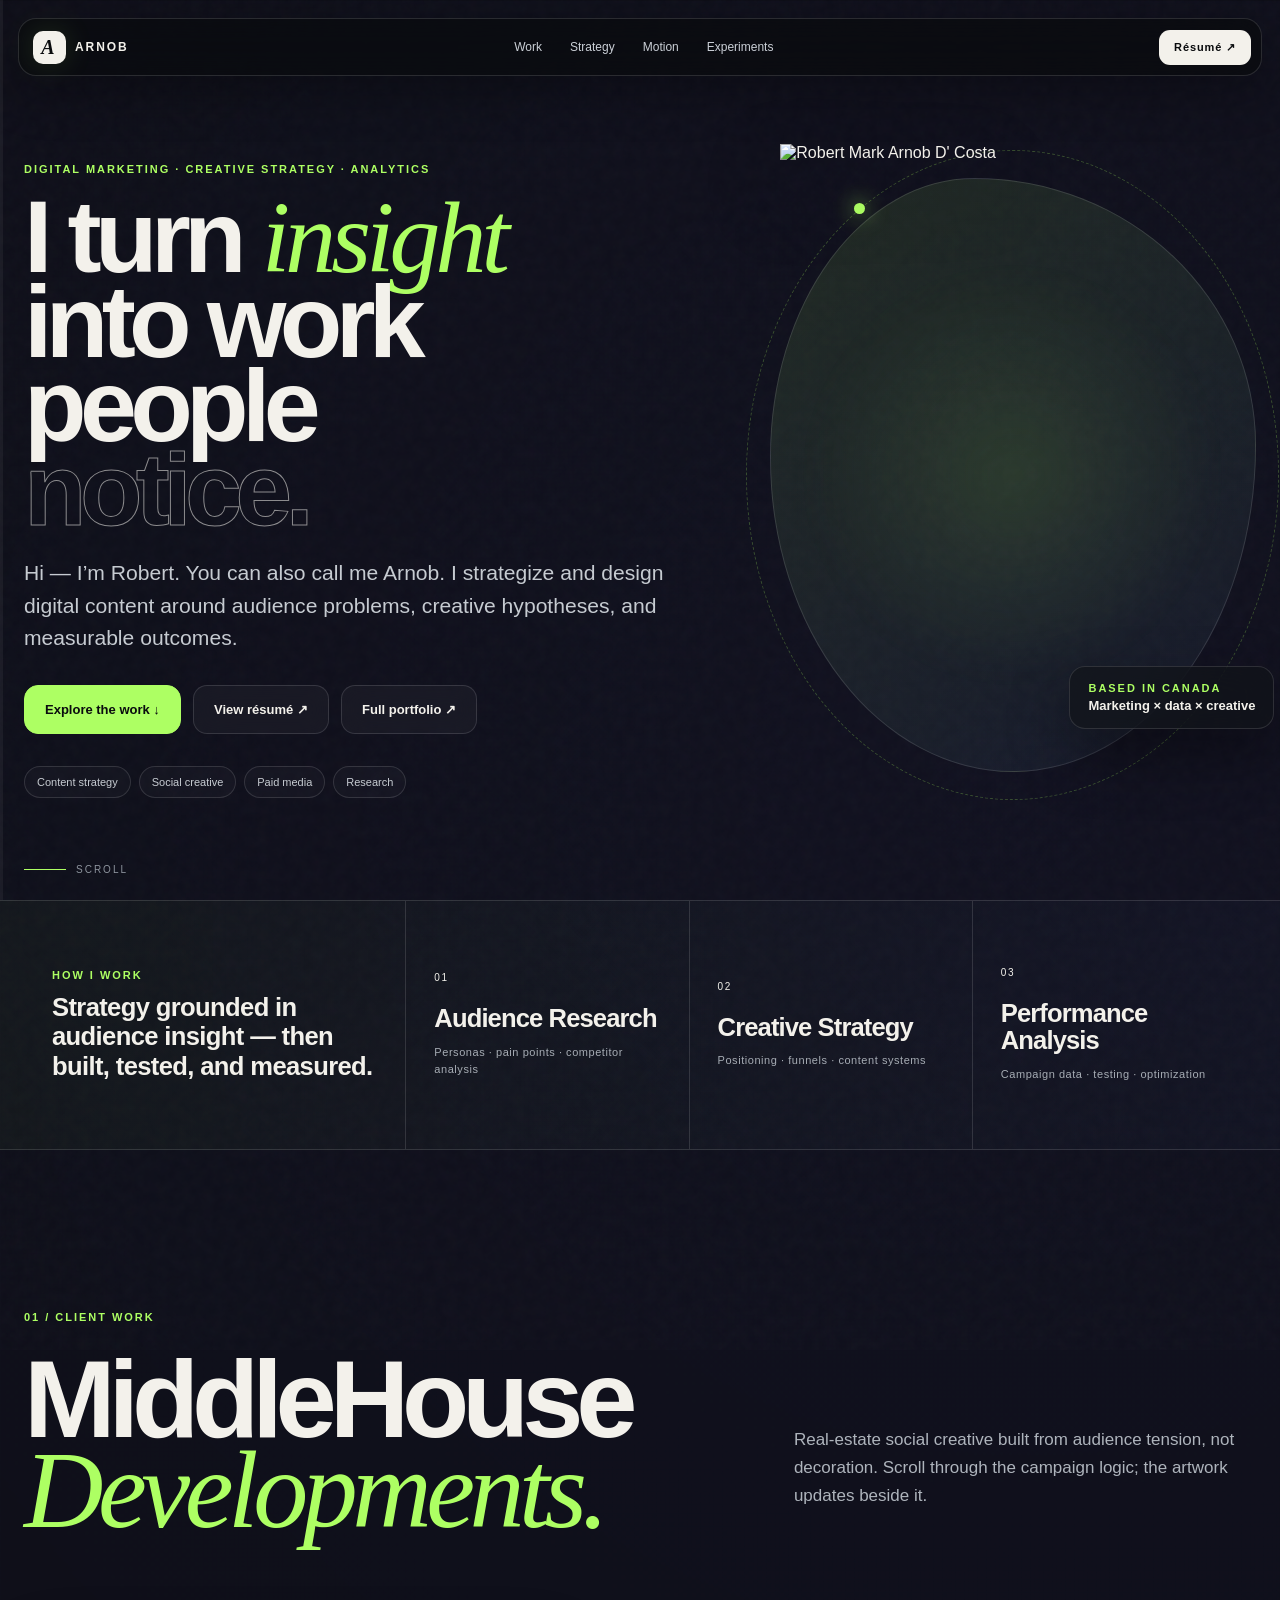
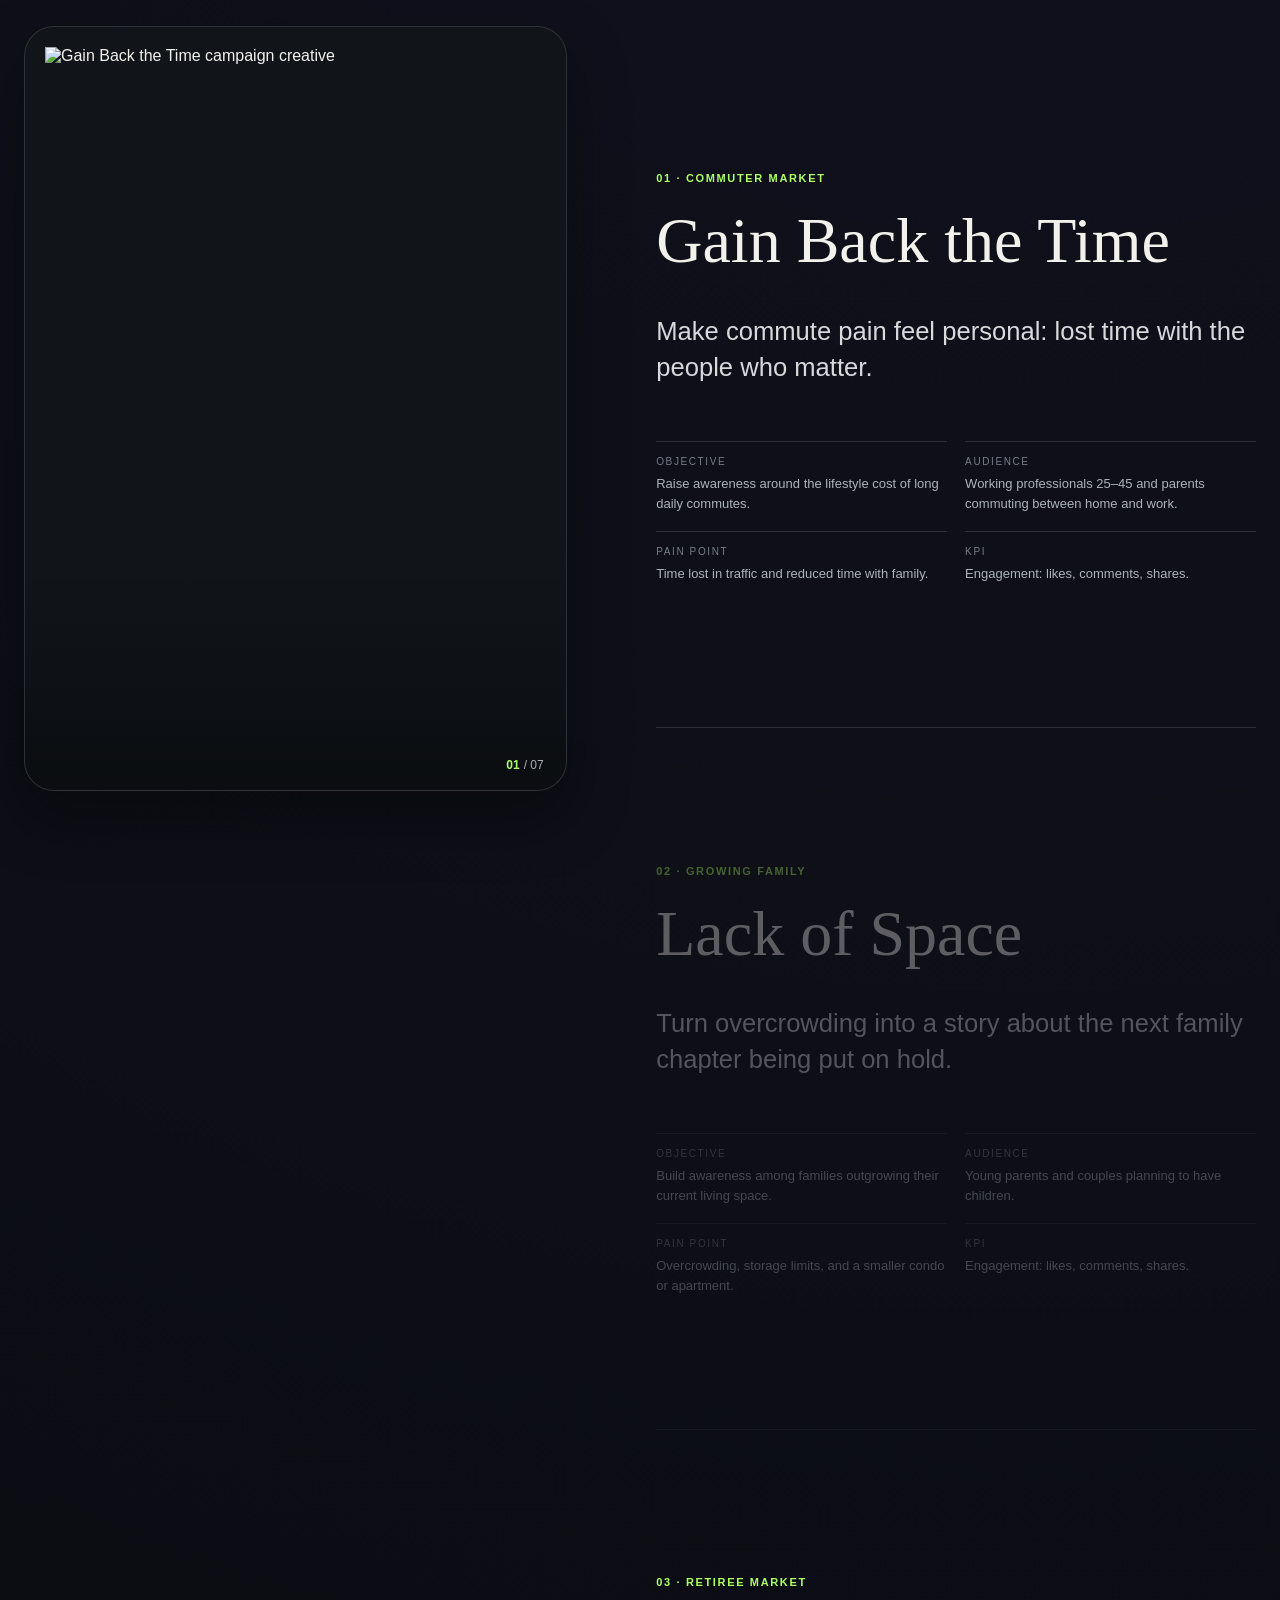
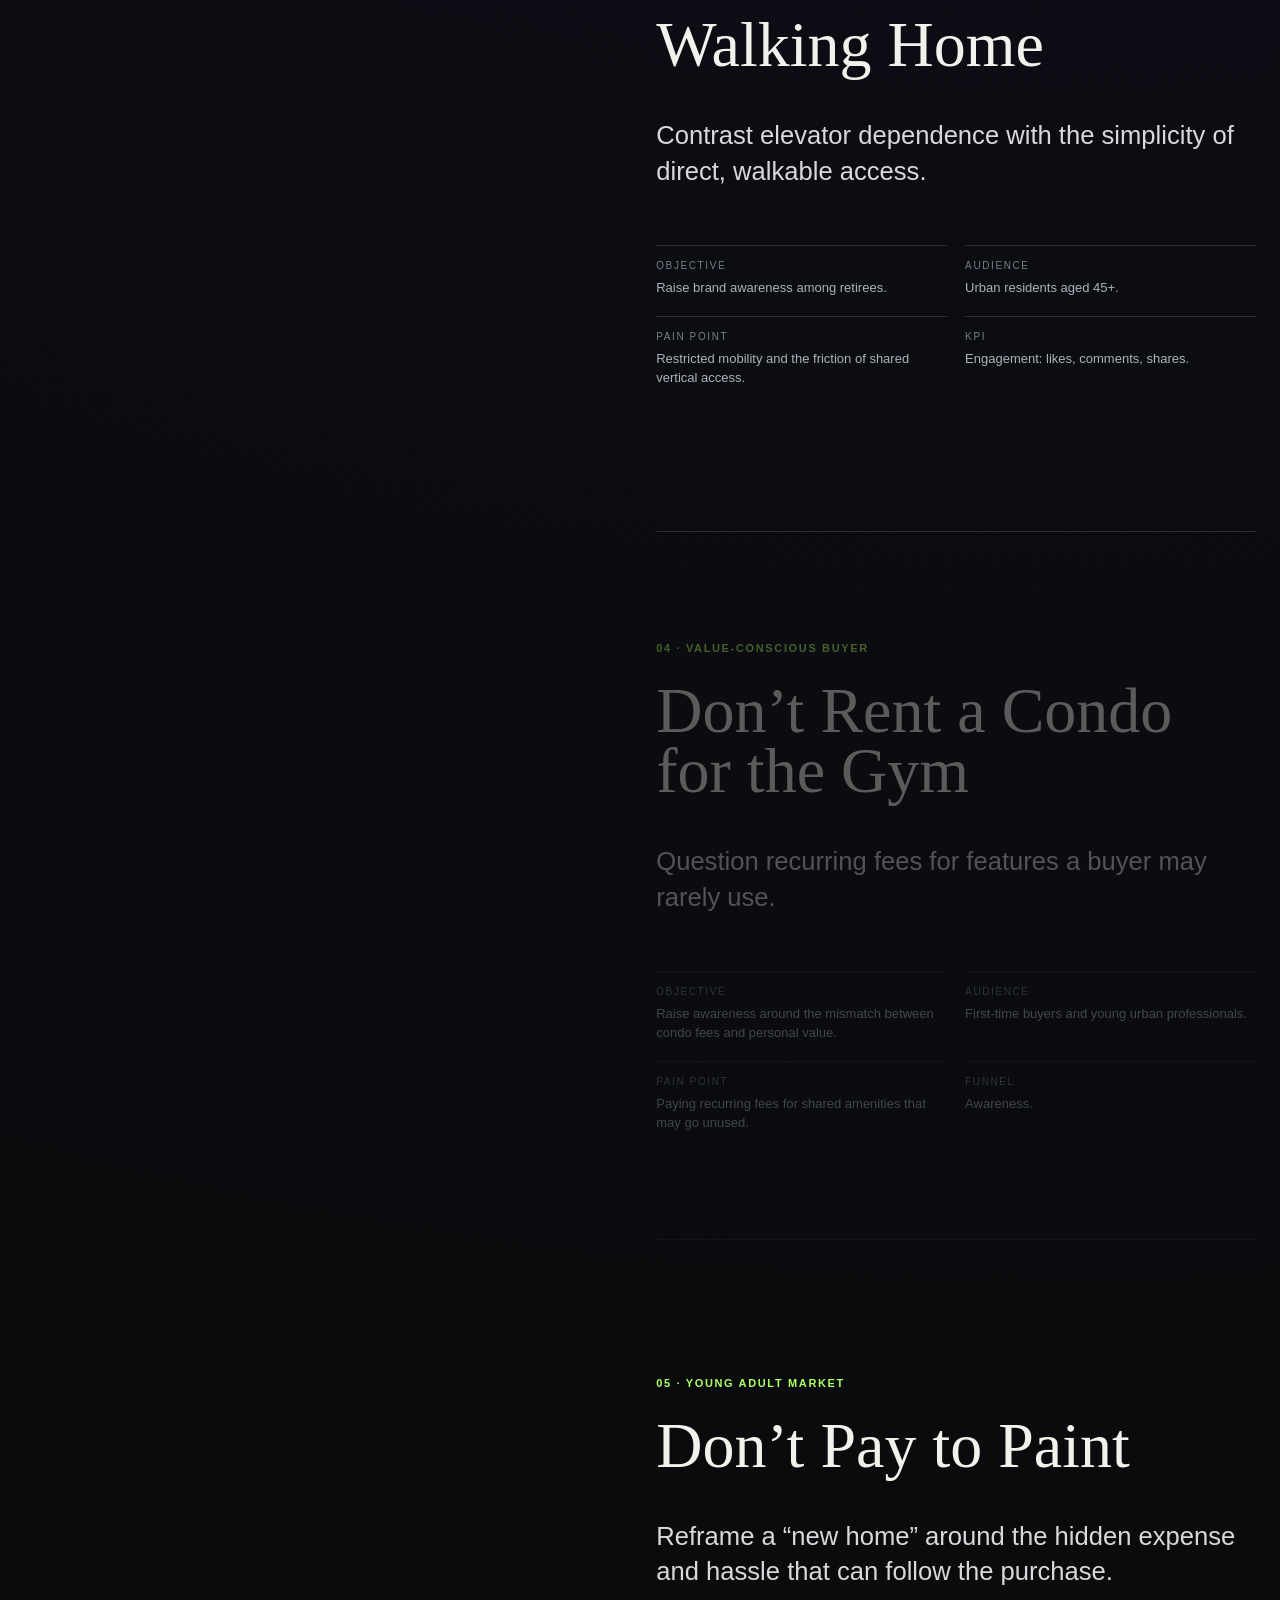
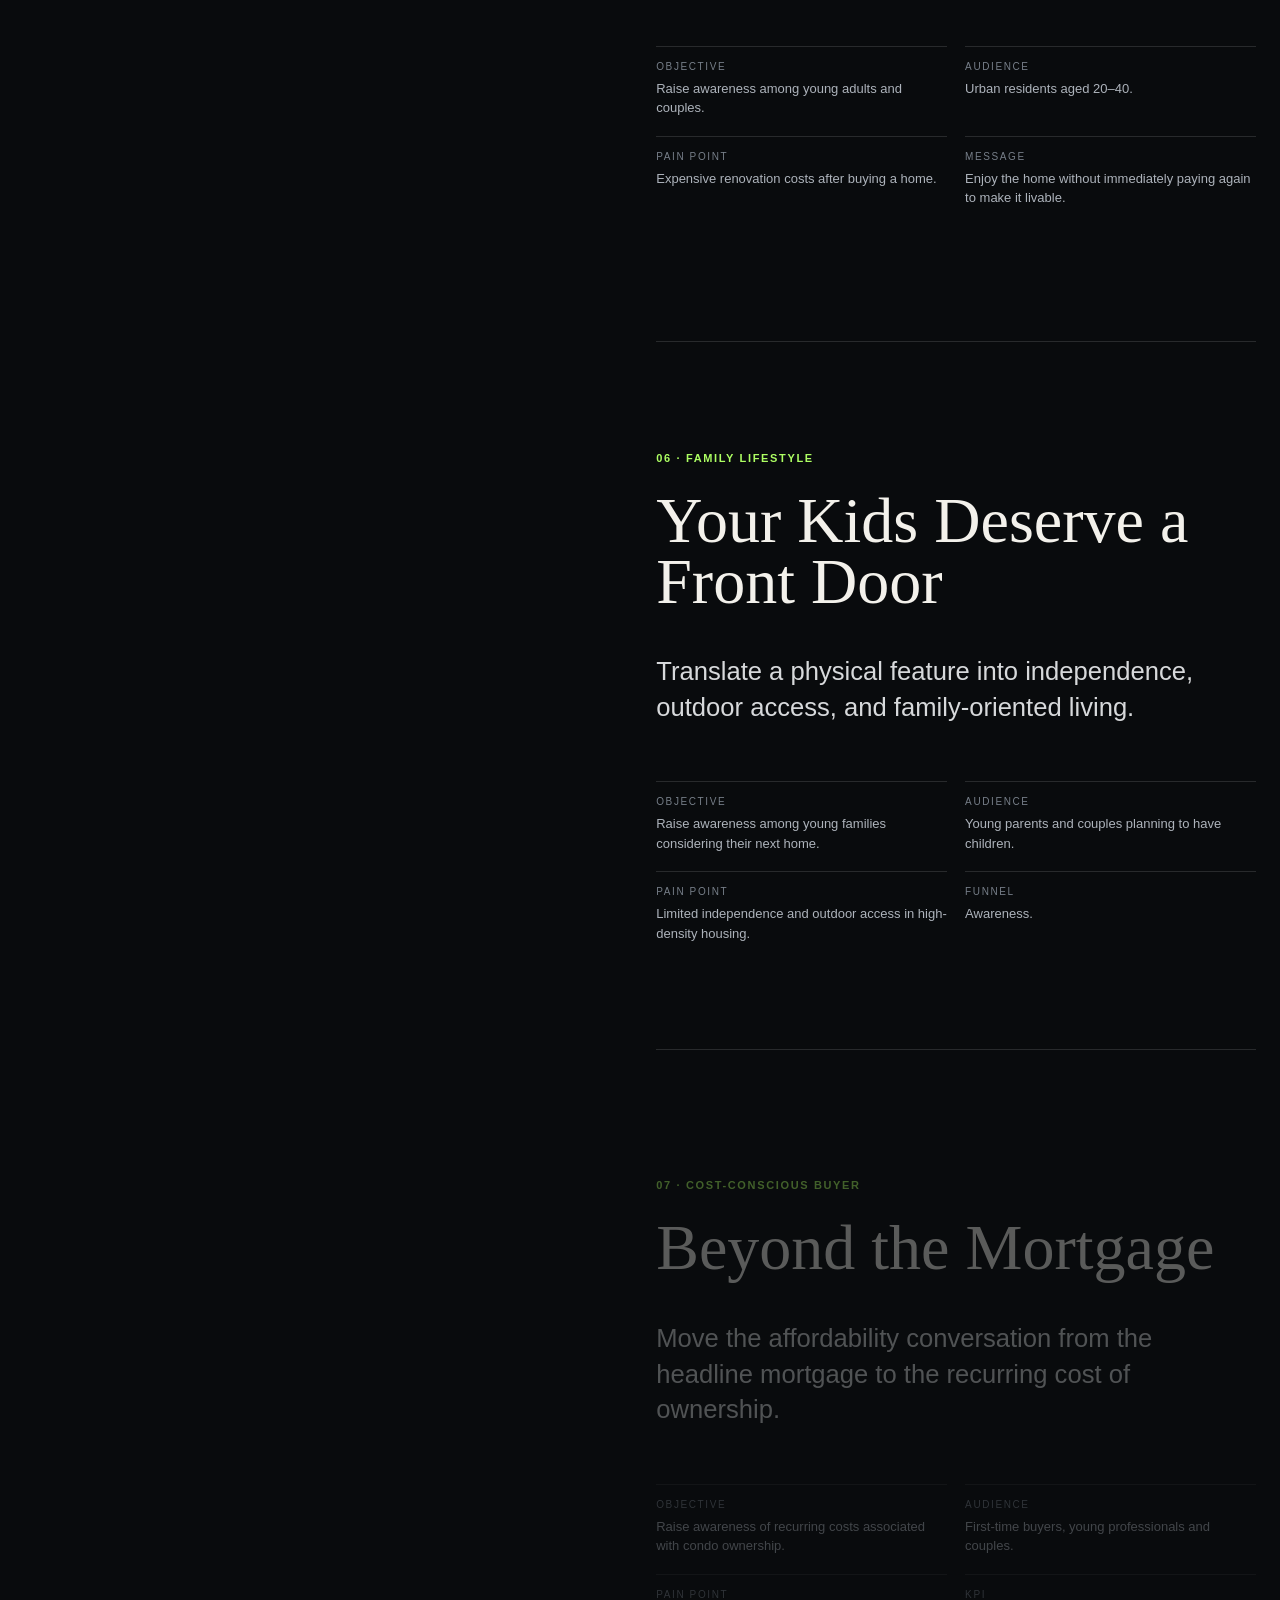
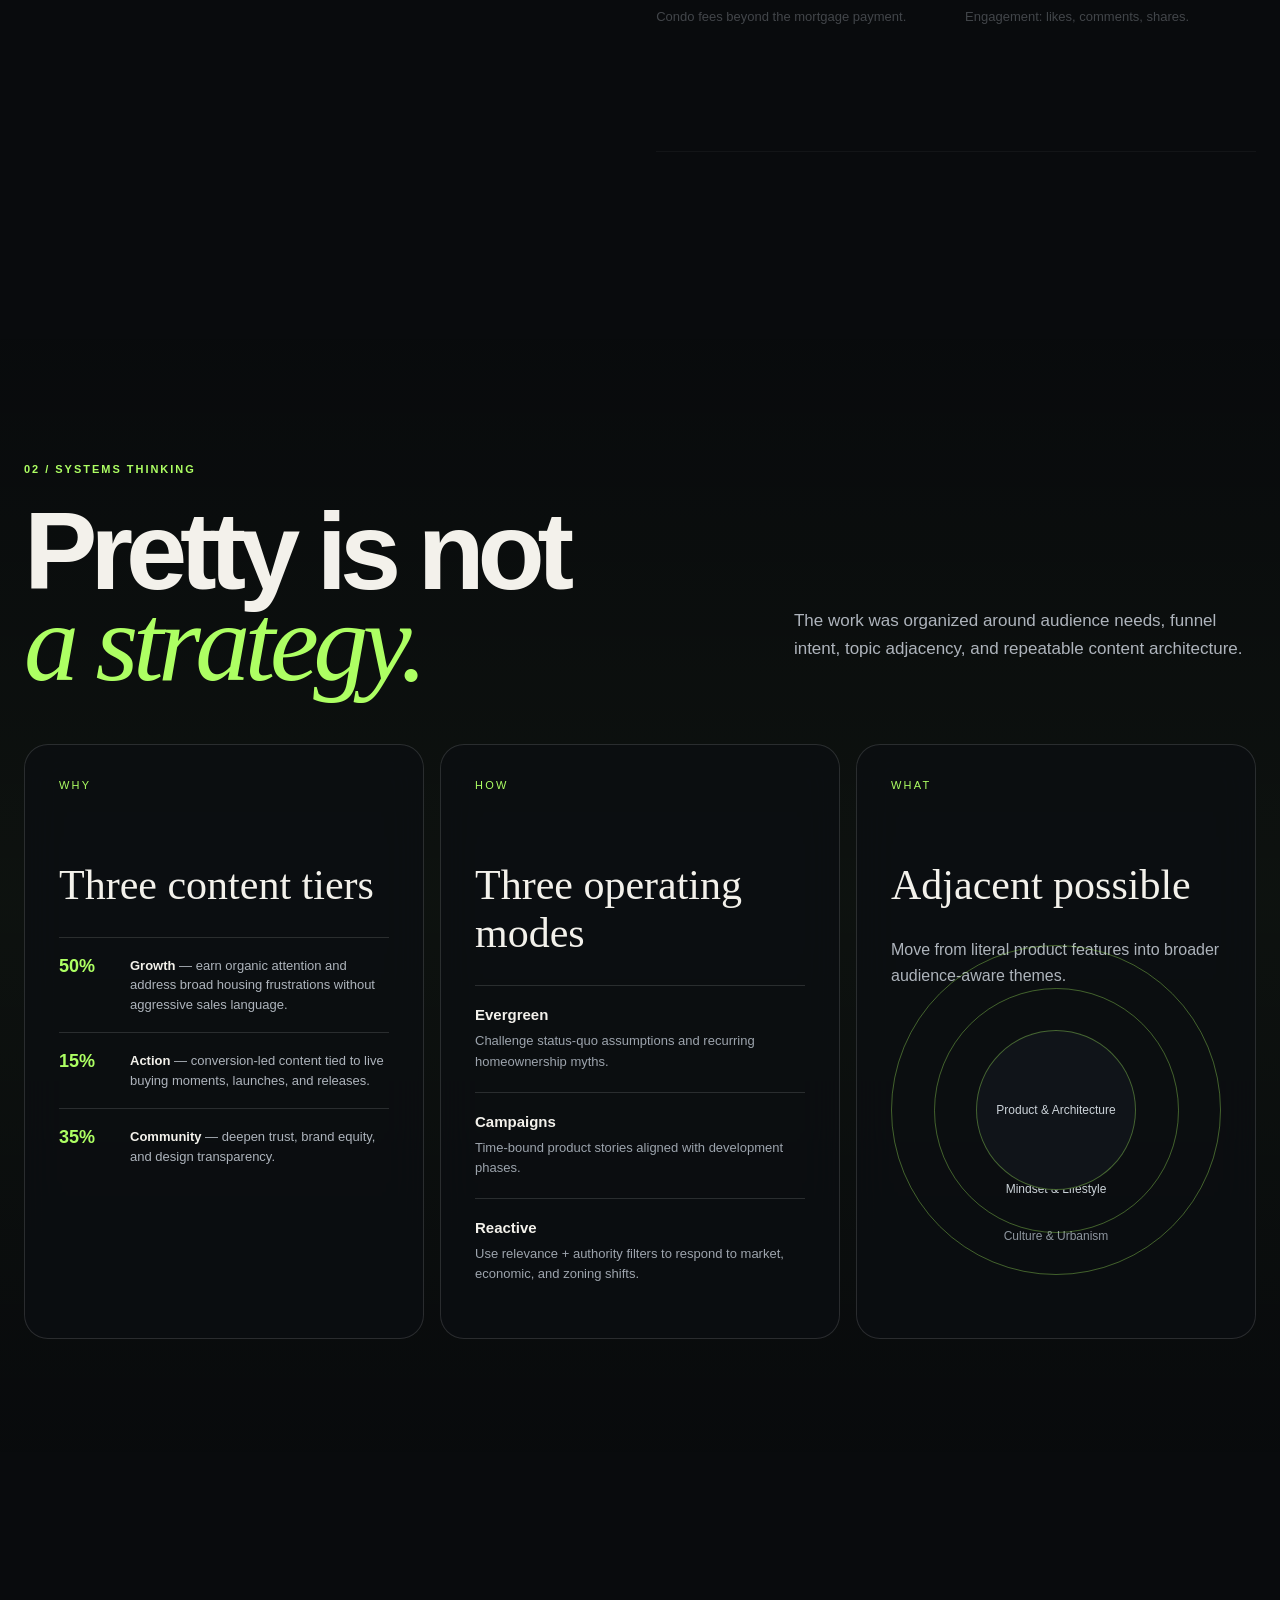
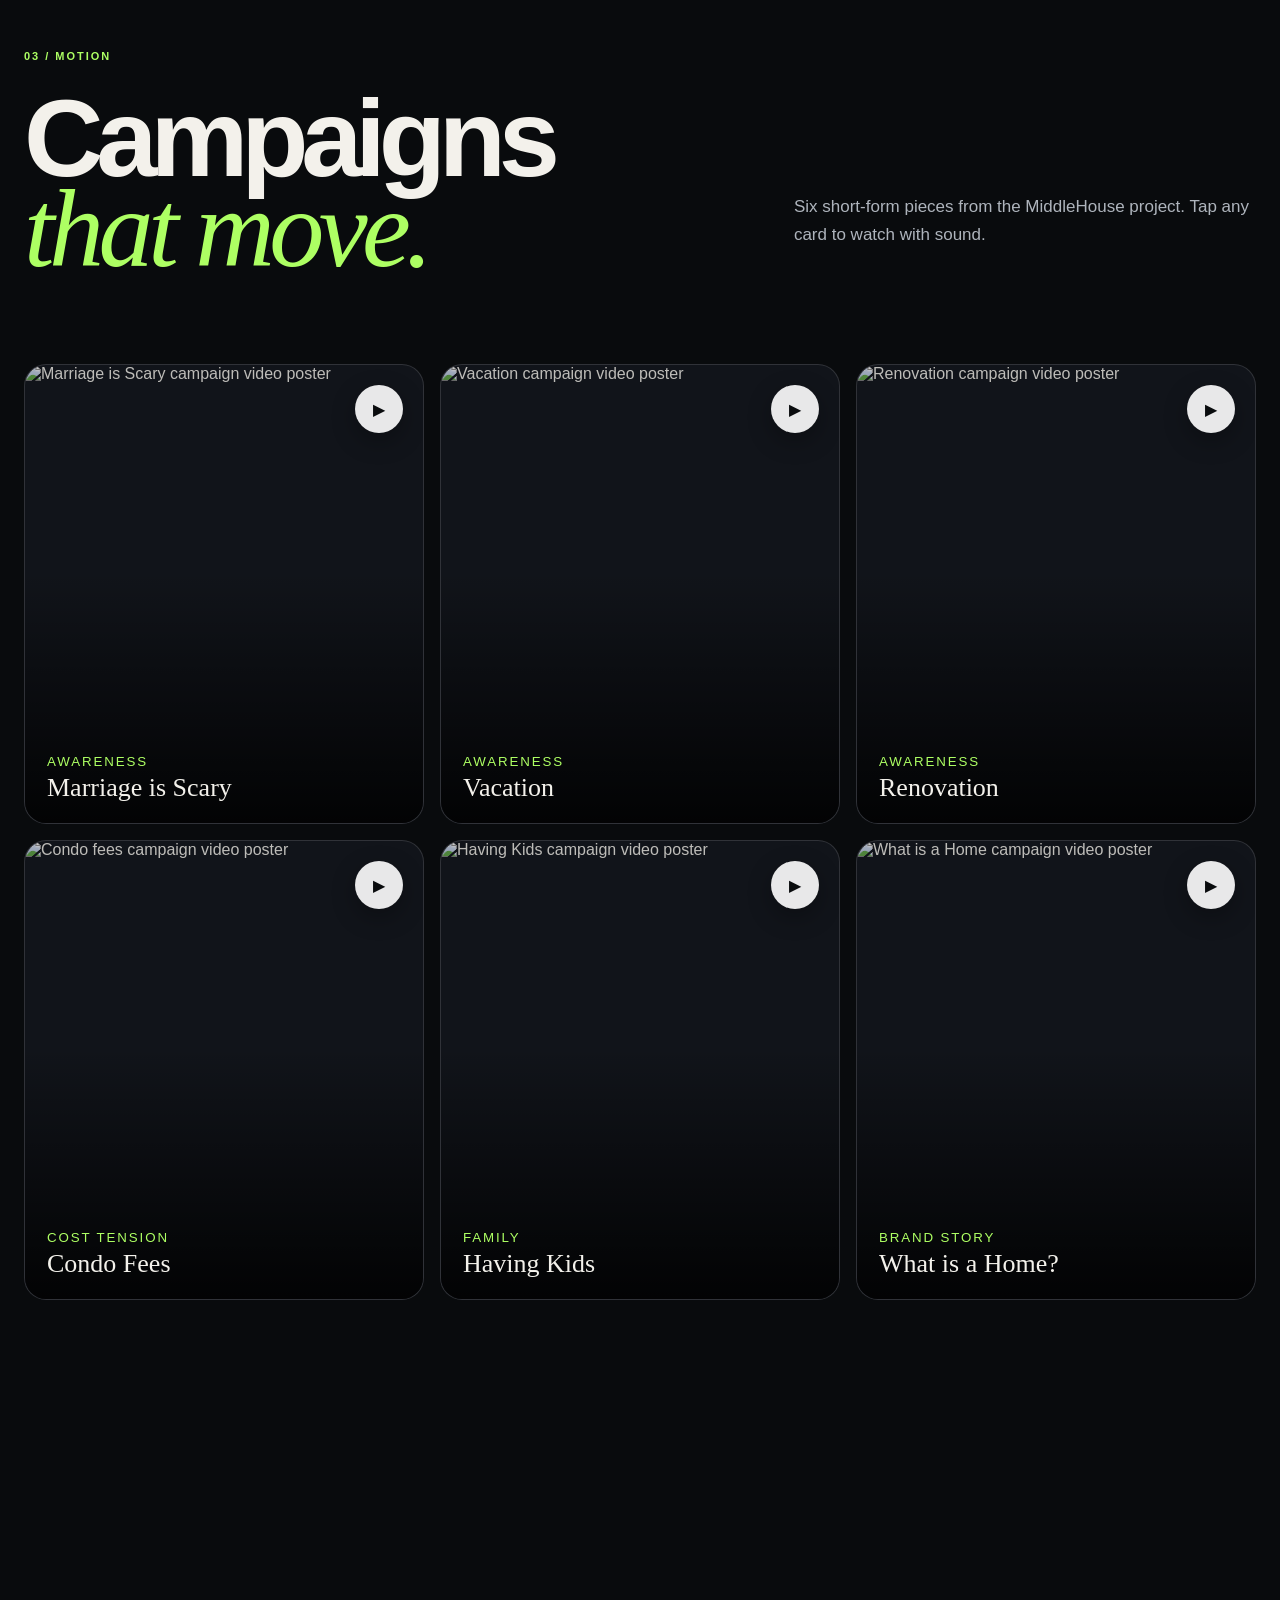
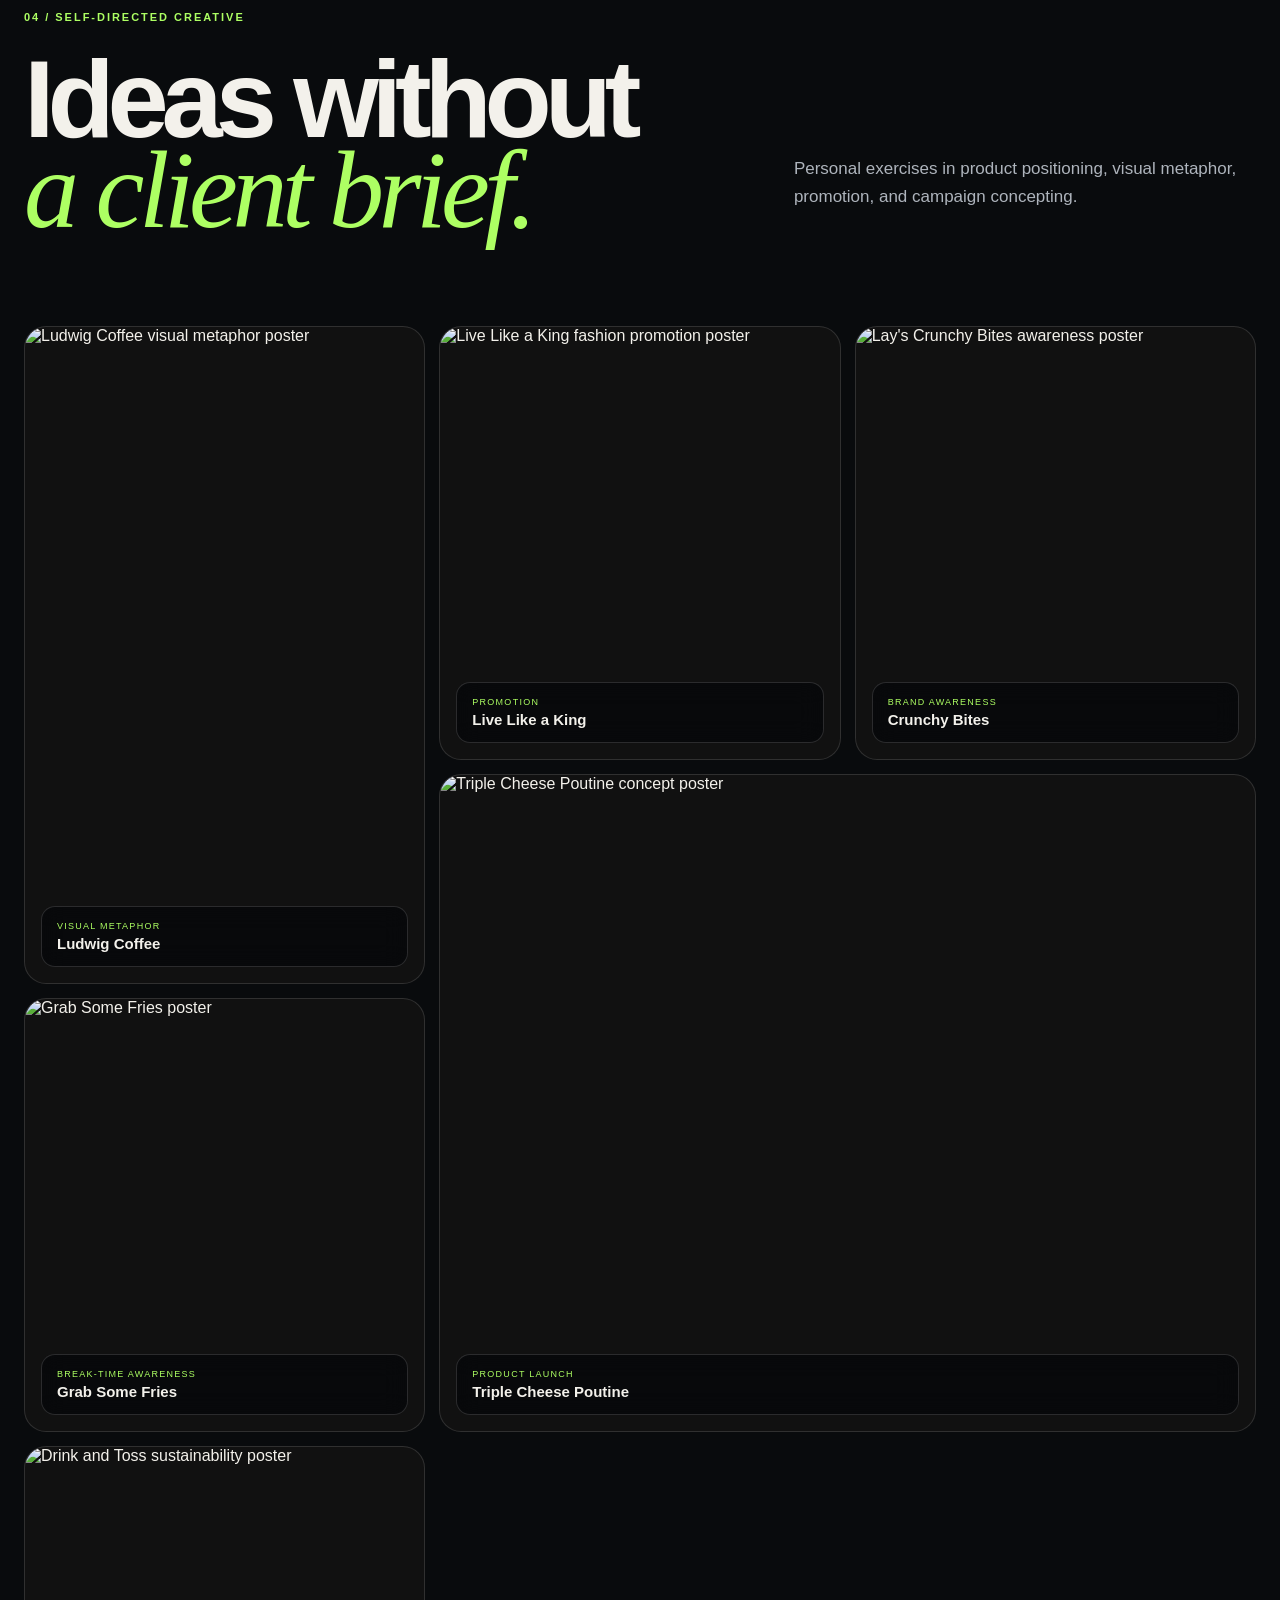
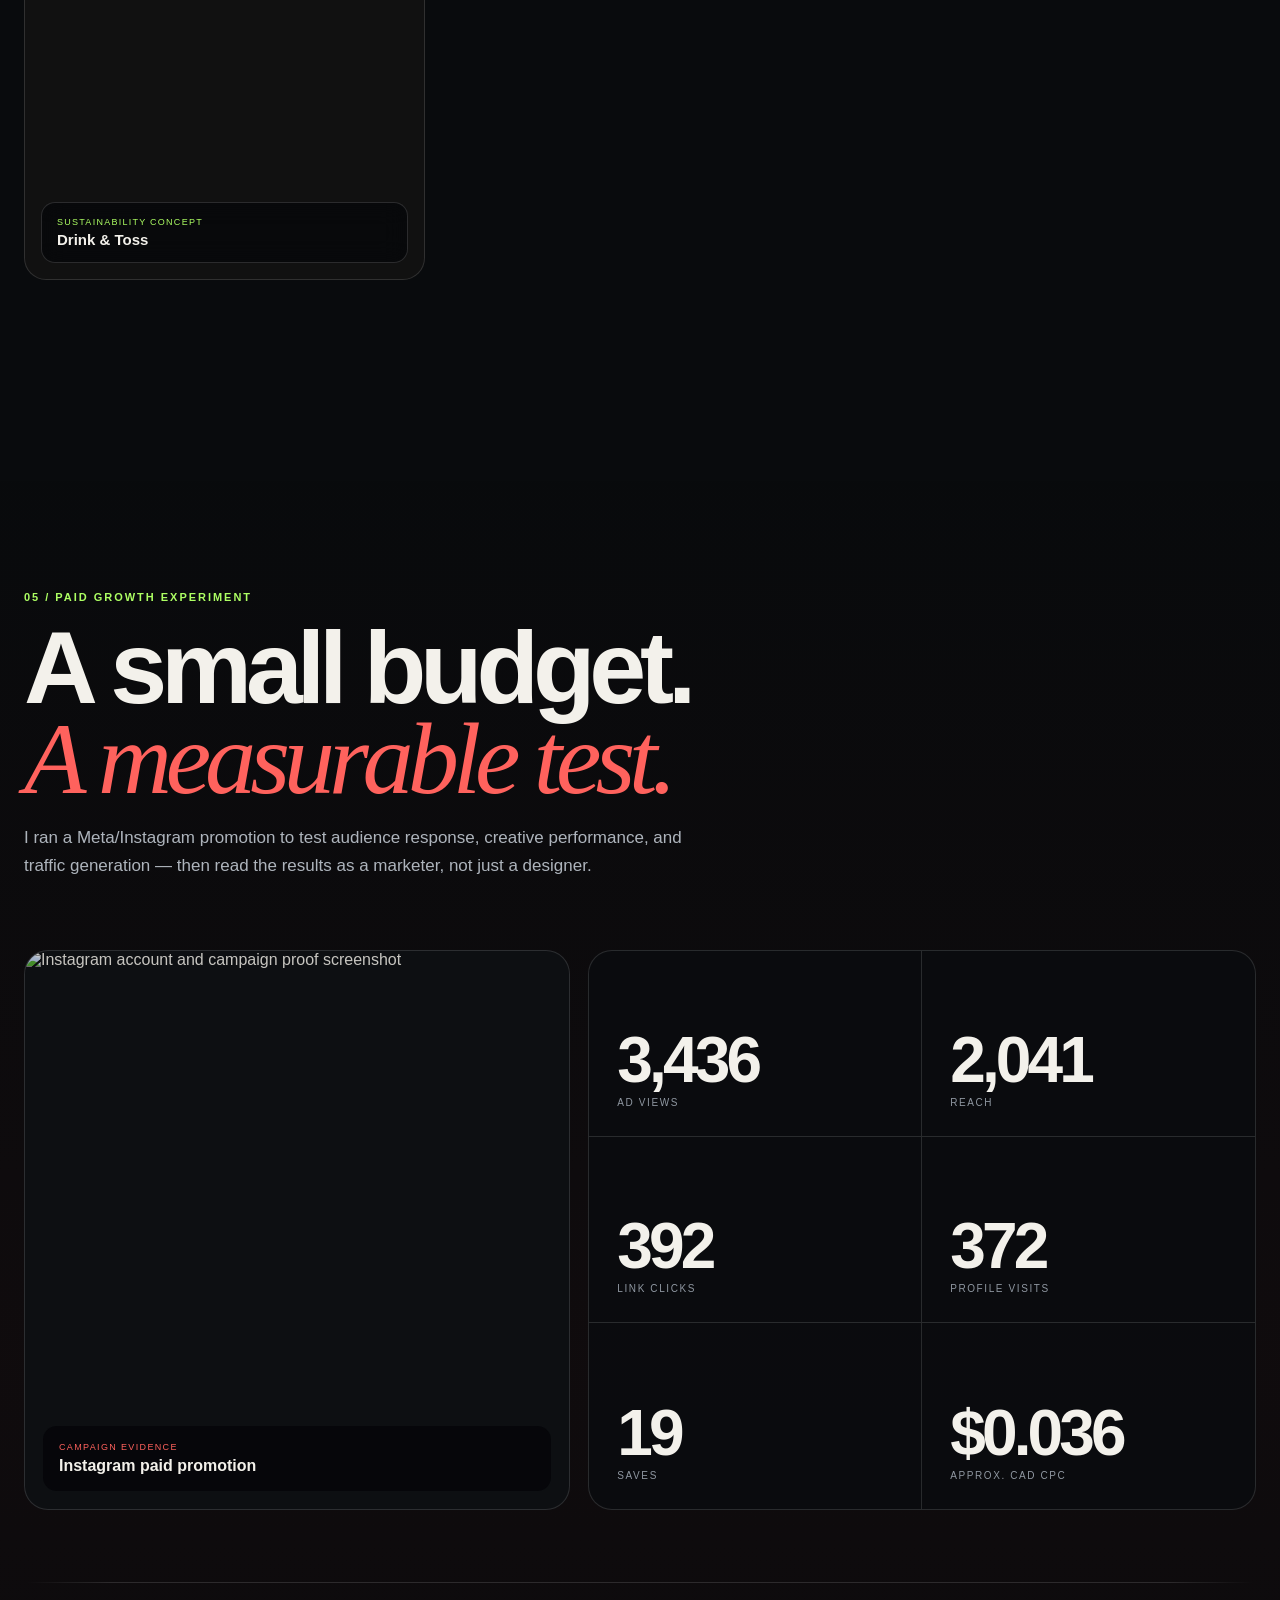
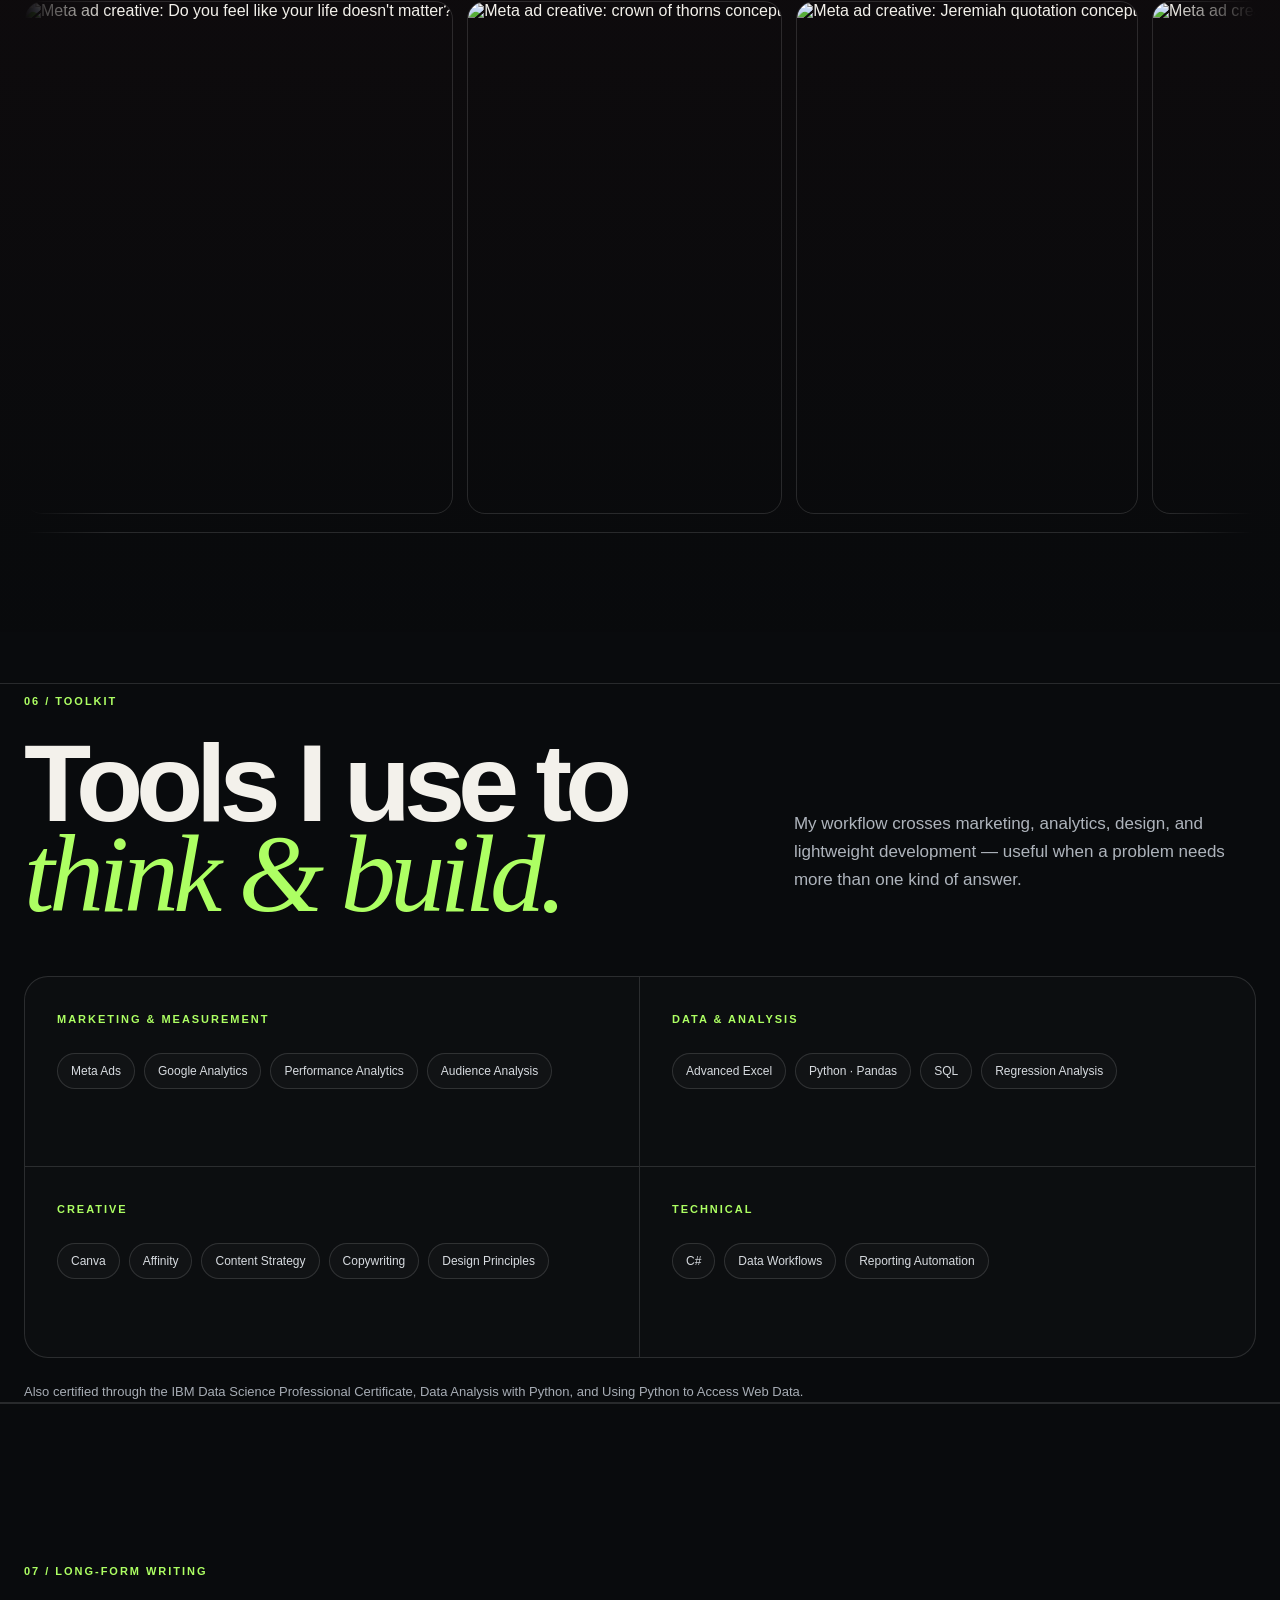
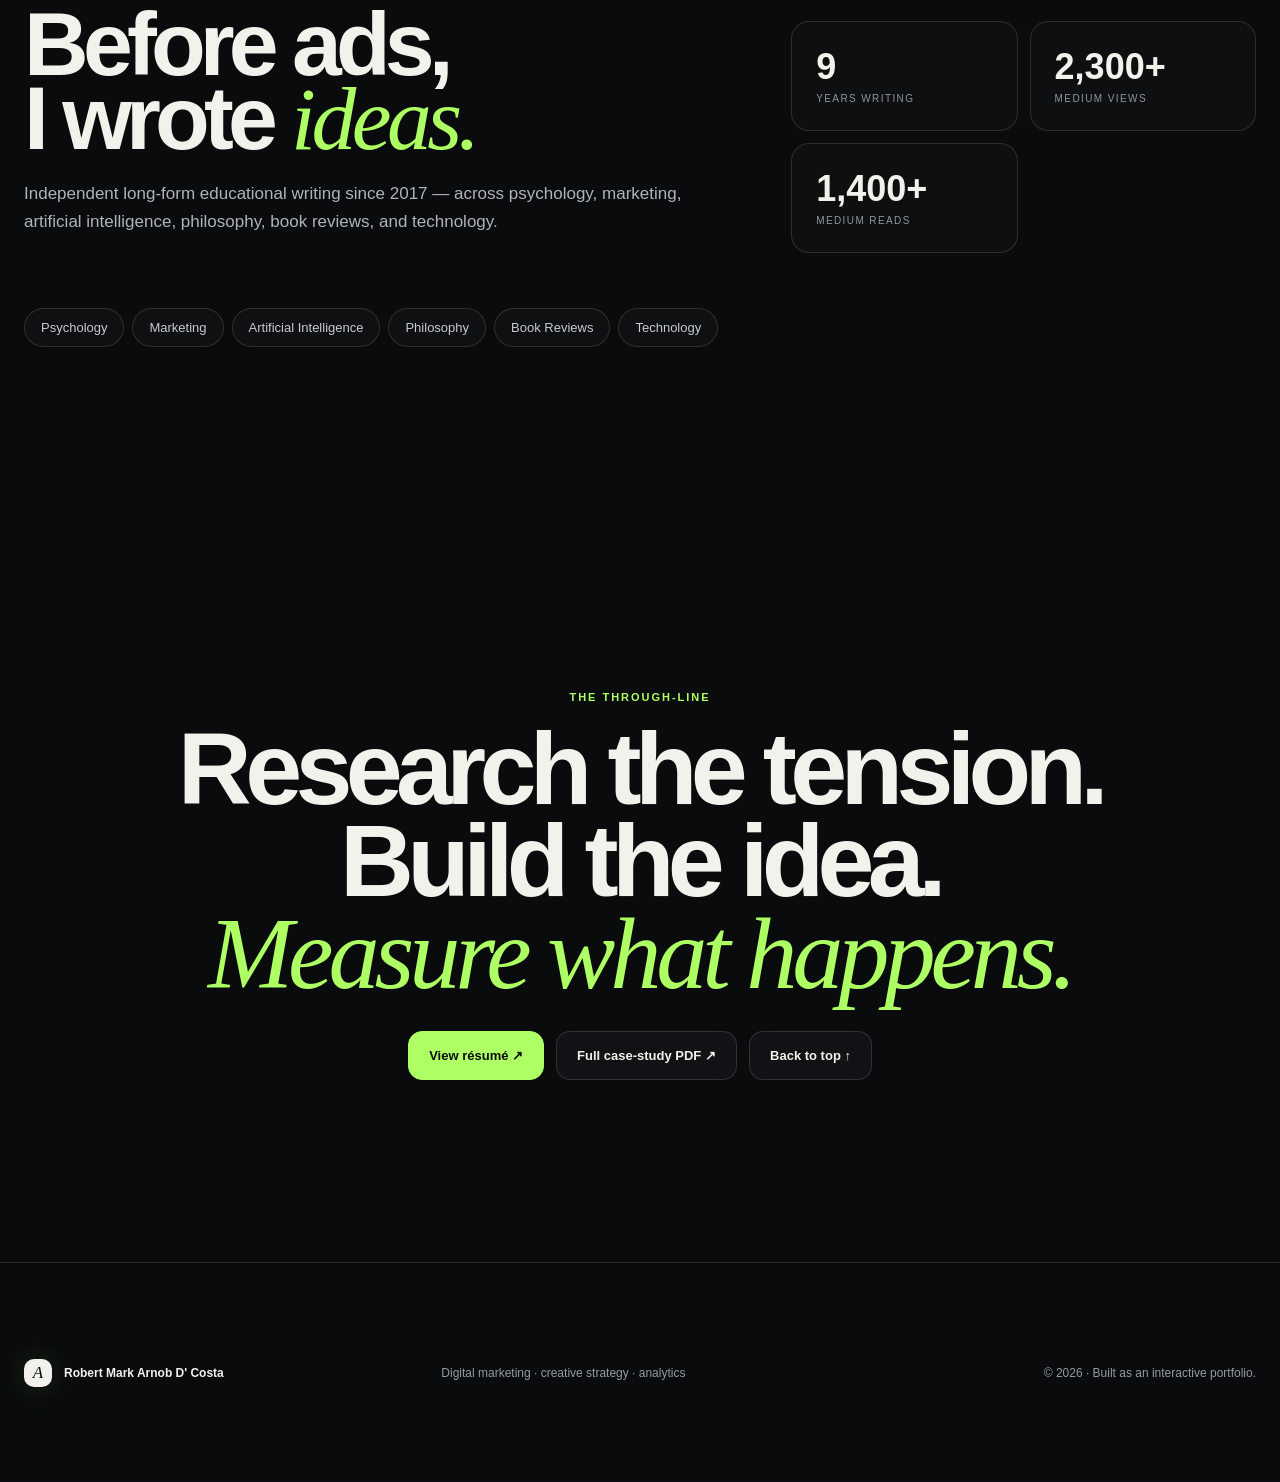
==== index.html @ dc414d27 "Main Root" ====
<!doctype html>
<html lang="en">
<head>
  <meta charset="utf-8" />
  <meta name="viewport" content="width=device-width, initial-scale=1" />
  <meta name="theme-color" content="#090b0d" />
  <meta name="description" content="Robert Mark Arnob D' Costa — digital marketing, content strategy, paid growth, and creative experimentation." />
  <meta property="og:title" content="Arnob D' Costa — Marketing × Strategy × Creative" />
  <meta property="og:description" content="A scroll-driven portfolio of real-estate marketing, content strategy, campaign creative, paid growth experiments, and long-form writing." />
  <meta property="og:type" content="website" />
  <meta property="og:url" content="https://arnob58.com/" />
  <meta property="og:image" content="https://arnob58.com/assets/images/og-cover.jpg" />
  <title>Arnob D' Costa — Marketing × Strategy × Creative</title>
  <link rel="icon" href="favicon.svg" type="image/svg+xml" />
  <link rel="stylesheet" href="styles.css" />
</head>
<body>
  <canvas id="webgl" aria-hidden="true"></canvas>
  <div class="grain" aria-hidden="true"></div>
  <div class="scroll-progress" aria-hidden="true"><span></span></div>

  <header class="site-nav" id="top">
    <a class="brand" href="#top" aria-label="Back to top">
      <span class="brand-mark">A</span><span class="brand-word">ARNOB</span>
    </a>
    <nav aria-label="Primary navigation">
      <a href="#work">Work</a>
      <a href="#strategy">Strategy</a>
      <a href="#motion">Motion</a>
      <a href="#experiments">Experiments</a>
    </nav>
    <a class="nav-cta" href="assets/docs/arnob-dcosta-resume.pdf" target="_blank" rel="noopener">Résumé ↗</a>
  </header>

  <main>
    <section class="hero section-pad" aria-labelledby="hero-title">
      <div class="hero-copy reveal">
        <p class="eyebrow">DIGITAL MARKETING · CREATIVE STRATEGY · ANALYTICS</p>
        <h1 id="hero-title">I turn <em>insight</em><br/>into work people<br/><span class="outline">notice.</span></h1>
        <p class="hero-lede">Hi — I’m Robert. You can also call me Arnob. I strategize and design digital content around audience problems, creative hypotheses, and measurable outcomes.</p>
        <div class="hero-actions">
          <a class="button primary" href="#work">Explore the work ↓</a>
          <a class="button ghost" href="assets/docs/arnob-dcosta-resume.pdf" target="_blank" rel="noopener">View résumé ↗</a>
          <a class="button ghost" href="assets/docs/full-portfolio.pdf" target="_blank" rel="noopener">Full portfolio ↗</a>
        </div>
        <div class="hero-tags" aria-label="Areas of focus">
          <span>Content strategy</span><span>Social creative</span><span>Paid media</span><span>Research</span>
        </div>
      </div>

      <div class="hero-portrait reveal delay-1" data-tilt>
        <div class="portrait-orbit" aria-hidden="true"></div>
        <img src="assets/images/profile.webp" alt="Robert Mark Arnob D' Costa" />
        <div class="portrait-card glass">
          <span class="micro">BASED IN CANADA</span>
          <strong>Marketing × data × creative</strong>
        </div>
      </div>

      <a class="scroll-cue" href="#work" aria-label="Scroll to work"><span></span>SCROLL</a>
    </section>

    <section class="capability-band section-pad reveal" aria-label="Core capabilities">
      <div class="capability-intro"><span class="micro">HOW I WORK</span><strong>Strategy grounded in audience insight — then built, tested, and measured.</strong></div>
      <div class="capability"><span>01</span><strong>Audience Research</strong><small>Personas · pain points · competitor analysis</small></div>
      <div class="capability"><span>02</span><strong>Creative Strategy</strong><small>Positioning · funnels · content systems</small></div>
      <div class="capability"><span>03</span><strong>Performance Analysis</strong><small>Campaign data · testing · optimization</small></div>
    </section>

    <section id="work" class="work section-pad">
      <div class="section-head reveal">
        <p class="kicker">01 / CLIENT WORK</p>
        <h2>MiddleHouse<br/><span>Developments.</span></h2>
        <p>Real-estate social creative built from audience tension, not decoration. Scroll through the campaign logic; the artwork updates beside it.</p>
      </div>

      <div class="case-scroller">
        <div class="case-visual-wrap">
          <div class="case-visual glass" data-tilt>
            <img id="case-visual" src="assets/images/middlehouse-traffic.webp" alt="Gain Back the Time campaign creative" />
            <div class="case-counter"><span id="case-current">01</span><span>/ 07</span></div>
          </div>
        </div>

        <div class="case-notes">
          <article class="case-note active" data-image="assets/images/middlehouse-traffic.webp" data-alt="Gain Back the Time campaign creative">
            <p class="case-index">01 · COMMUTER MARKET</p>
            <h3>Gain Back the Time</h3>
            <p class="case-big">Make commute pain feel personal: lost time with the people who matter.</p>
            <dl><div><dt>Objective</dt><dd>Raise awareness around the lifestyle cost of long daily commutes.</dd></div><div><dt>Audience</dt><dd>Working professionals 25–45 and parents commuting between home and work.</dd></div><div><dt>Pain point</dt><dd>Time lost in traffic and reduced time with family.</dd></div><div><dt>KPI</dt><dd>Engagement: likes, comments, shares.</dd></div></dl>
          </article>

          <article class="case-note" data-image="assets/images/middlehouse-space.webp" data-alt="Lack of Space campaign creative">
            <p class="case-index">02 · GROWING FAMILY</p>
            <h3>Lack of Space</h3>
            <p class="case-big">Turn overcrowding into a story about the next family chapter being put on hold.</p>
            <dl><div><dt>Objective</dt><dd>Build awareness among families outgrowing their current living space.</dd></div><div><dt>Audience</dt><dd>Young parents and couples planning to have children.</dd></div><div><dt>Pain point</dt><dd>Overcrowding, storage limits, and a smaller condo or apartment.</dd></div><div><dt>KPI</dt><dd>Engagement: likes, comments, shares.</dd></div></dl>
          </article>

          <article class="case-note" data-image="assets/images/middlehouse-walking.webp" data-alt="Walking Home campaign creative">
            <p class="case-index">03 · RETIREE MARKET</p>
            <h3>Walking Home</h3>
            <p class="case-big">Contrast elevator dependence with the simplicity of direct, walkable access.</p>
            <dl><div><dt>Objective</dt><dd>Raise brand awareness among retirees.</dd></div><div><dt>Audience</dt><dd>Urban residents aged 45+.</dd></div><div><dt>Pain point</dt><dd>Restricted mobility and the friction of shared vertical access.</dd></div><div><dt>KPI</dt><dd>Engagement: likes, comments, shares.</dd></div></dl>
          </article>

          <article class="case-note" data-image="assets/images/middlehouse-gym.webp" data-alt="Condo gym campaign creative">
            <p class="case-index">04 · VALUE-CONSCIOUS BUYER</p>
            <h3>Don’t Rent a Condo for the Gym</h3>
            <p class="case-big">Question recurring fees for features a buyer may rarely use.</p>
            <dl><div><dt>Objective</dt><dd>Raise awareness around the mismatch between condo fees and personal value.</dd></div><div><dt>Audience</dt><dd>First-time buyers and young urban professionals.</dd></div><div><dt>Pain point</dt><dd>Paying recurring fees for shared amenities that may go unused.</dd></div><div><dt>Funnel</dt><dd>Awareness.</dd></div></dl>
          </article>

          <article class="case-note" data-image="assets/images/middlehouse-paint.webp" data-alt="Renovation campaign creative">
            <p class="case-index">05 · YOUNG ADULT MARKET</p>
            <h3>Don’t Pay to Paint</h3>
            <p class="case-big">Reframe a “new home” around the hidden expense and hassle that can follow the purchase.</p>
            <dl><div><dt>Objective</dt><dd>Raise awareness among young adults and couples.</dd></div><div><dt>Audience</dt><dd>Urban residents aged 20–40.</dd></div><div><dt>Pain point</dt><dd>Expensive renovation costs after buying a home.</dd></div><div><dt>Message</dt><dd>Enjoy the home without immediately paying again to make it livable.</dd></div></dl>
          </article>

          <article class="case-note" data-image="assets/images/middlehouse-front-door.webp" data-alt="Your Kids Deserve a Front Door campaign creative">
            <p class="case-index">06 · FAMILY LIFESTYLE</p>
            <h3>Your Kids Deserve a Front Door</h3>
            <p class="case-big">Translate a physical feature into independence, outdoor access, and family-oriented living.</p>
            <dl><div><dt>Objective</dt><dd>Raise awareness among young families considering their next home.</dd></div><div><dt>Audience</dt><dd>Young parents and couples planning to have children.</dd></div><div><dt>Pain point</dt><dd>Limited independence and outdoor access in high-density housing.</dd></div><div><dt>Funnel</dt><dd>Awareness.</dd></div></dl>
          </article>

          <article class="case-note" data-image="assets/images/middlehouse-mortgage.webp" data-alt="Mortgage and condo fees campaign creative">
            <p class="case-index">07 · COST-CONSCIOUS BUYER</p>
            <h3>Beyond the Mortgage</h3>
            <p class="case-big">Move the affordability conversation from the headline mortgage to the recurring cost of ownership.</p>
            <dl><div><dt>Objective</dt><dd>Raise awareness of recurring costs associated with condo ownership.</dd></div><div><dt>Audience</dt><dd>First-time buyers, young professionals and couples.</dd></div><div><dt>Pain point</dt><dd>Condo fees beyond the mortgage payment.</dd></div><div><dt>KPI</dt><dd>Engagement: likes, comments, shares.</dd></div></dl>
          </article>
        </div>
      </div>
    </section>

    <section id="strategy" class="strategy section-pad">
      <div class="section-head compact reveal">
        <p class="kicker">02 / SYSTEMS THINKING</p>
        <h2>Pretty is not<br/><span>a strategy.</span></h2>
        <p>The work was organized around audience needs, funnel intent, topic adjacency, and repeatable content architecture.</p>
      </div>
      <div class="strategy-grid">
        <article class="strategy-card reveal" data-tilt>
          <div class="strategy-number">WHY</div>
          <h3>Three content tiers</h3>
          <div class="tier"><span>50%</span><p><strong>Growth</strong> — earn organic attention and address broad housing frustrations without aggressive sales language.</p></div>
          <div class="tier"><span>15%</span><p><strong>Action</strong> — conversion-led content tied to live buying moments, launches, and releases.</p></div>
          <div class="tier"><span>35%</span><p><strong>Community</strong> — deepen trust, brand equity, and design transparency.</p></div>
        </article>
        <article class="strategy-card reveal delay-1" data-tilt>
          <div class="strategy-number">HOW</div>
          <h3>Three operating modes</h3>
          <ul class="strategy-list"><li><strong>Evergreen</strong><span>Challenge status-quo assumptions and recurring homeownership myths.</span></li><li><strong>Campaigns</strong><span>Time-bound product stories aligned with development phases.</span></li><li><strong>Reactive</strong><span>Use relevance + authority filters to respond to market, economic, and zoning shifts.</span></li></ul>
        </article>
        <article class="strategy-card reveal delay-2" data-tilt>
          <div class="strategy-number">WHAT</div>
          <h3>Adjacent possible</h3>
          <p>Move from literal product features into broader audience-aware themes.</p>
          <div class="rings"><span>Product & Architecture</span><span>Mindset & Lifestyle</span><span>Culture & Urbanism</span></div>
        </article>
      </div>
    </section>

    <section id="motion" class="motion section-pad">
      <div class="section-head reveal">
        <p class="kicker">03 / MOTION</p>
        <h2>Campaigns<br/><span>that move.</span></h2>
        <p>Six short-form pieces from the MiddleHouse project. Tap any card to watch with sound.</p>
      </div>

      <div class="video-grid">
        <button class="video-card reveal" data-video="assets/videos/middlehouse-marriage.mp4" data-title="Marriage is Scary" aria-label="Play Marriage is Scary video">
          <img src="assets/images/poster-marriage.webp" alt="Marriage is Scary campaign video poster" loading="lazy" /><span class="play">▶</span><div><small>Awareness</small><strong>Marriage is Scary</strong></div>
        </button>
        <button class="video-card reveal delay-1" data-video="assets/videos/middlehouse-vacation.mp4" data-title="Vacation" aria-label="Play Vacation campaign video">
          <img src="assets/images/poster-vacation.webp" alt="Vacation campaign video poster" loading="lazy" /><span class="play">▶</span><div><small>Awareness</small><strong>Vacation</strong></div>
        </button>
        <button class="video-card reveal delay-2" data-video="assets/videos/middlehouse-renovation.mp4" data-title="Renovation" aria-label="Play Renovation campaign video">
          <img src="assets/images/poster-renovation.webp" alt="Renovation campaign video poster" loading="lazy" /><span class="play">▶</span><div><small>Awareness</small><strong>Renovation</strong></div>
        </button>
        <button class="video-card reveal" data-video="assets/videos/middlehouse-condo-fees.mp4" data-title="Condo Fees" aria-label="Play Condo Fees campaign video">
          <img src="assets/images/poster-condo-fees.webp" alt="Condo fees campaign video poster" loading="lazy" /><span class="play">▶</span><div><small>Cost tension</small><strong>Condo Fees</strong></div>
        </button>
        <button class="video-card reveal delay-1" data-video="assets/videos/middlehouse-having-kids.mp4" data-title="Having Kids" aria-label="Play Having Kids campaign video">
          <img src="assets/images/poster-having-kids.webp" alt="Having Kids campaign video poster" loading="lazy" /><span class="play">▶</span><div><small>Family</small><strong>Having Kids</strong></div>
        </button>
        <button class="video-card reveal delay-2" data-video="assets/videos/middlehouse-what-is-home.mp4" data-title="What is a Home?" aria-label="Play What is a Home campaign video">
          <img src="assets/images/poster-what-is-home.webp" alt="What is a Home campaign video poster" loading="lazy" /><span class="play">▶</span><div><small>Brand story</small><strong>What is a Home?</strong></div>
        </button>
      </div>
    </section>

    <section class="personal section-pad" aria-labelledby="personal-title">
      <div class="section-head reveal">
        <p class="kicker">04 / SELF-DIRECTED CREATIVE</p>
        <h2 id="personal-title">Ideas without<br/><span>a client brief.</span></h2>
        <p>Personal exercises in product positioning, visual metaphor, promotion, and campaign concepting.</p>
      </div>

      <div class="bento">
        <figure class="bento-card tall reveal" data-tilt><img src="assets/images/personal-ludwig.webp" alt="Ludwig Coffee visual metaphor poster" loading="lazy"/><figcaption><span>Visual metaphor</span><strong>Ludwig Coffee</strong></figcaption></figure>
        <figure class="bento-card reveal delay-1" data-tilt><img src="assets/images/personal-king.webp" alt="Live Like a King fashion promotion poster" loading="lazy"/><figcaption><span>Promotion</span><strong>Live Like a King</strong></figcaption></figure>
        <figure class="bento-card reveal delay-2" data-tilt><img src="assets/images/personal-lays.webp" alt="Lay's Crunchy Bites awareness poster" loading="lazy"/><figcaption><span>Brand awareness</span><strong>Crunchy Bites</strong></figcaption></figure>
        <figure class="bento-card wide reveal" data-tilt><img src="assets/images/personal-poutine.webp" alt="Triple Cheese Poutine concept poster" loading="lazy"/><figcaption><span>Product launch</span><strong>Triple Cheese Poutine</strong></figcaption></figure>
        <figure class="bento-card reveal delay-1" data-tilt><img src="assets/images/personal-fries.webp" alt="Grab Some Fries poster" loading="lazy"/><figcaption><span>Break-time awareness</span><strong>Grab Some Fries</strong></figcaption></figure>
        <figure class="bento-card reveal delay-2" data-tilt><img src="assets/images/personal-drink.webp" alt="Drink and Toss sustainability poster" loading="lazy"/><figcaption><span>Sustainability concept</span><strong>Drink & Toss</strong></figcaption></figure>
      </div>
    </section>

    <section id="experiments" class="experiment section-pad">
      <div class="experiment-head reveal">
        <p class="kicker">05 / PAID GROWTH EXPERIMENT</p>
        <h2>A small budget.<br/><span>A measurable test.</span></h2>
        <p>I ran a Meta/Instagram promotion to test audience response, creative performance, and traffic generation — then read the results as a marketer, not just a designer.</p>
      </div>

      <div class="experiment-layout">
        <div class="experiment-proof reveal">
          <img src="assets/images/meta-instagram.webp" alt="Instagram account and campaign proof screenshot" loading="lazy" />
          <div class="proof-label"><span>Campaign evidence</span><strong>Instagram paid promotion</strong></div>
        </div>
        <div class="experiment-stats reveal delay-1">
          <div><strong data-count="3436">0</strong><span>Ad views</span></div>
          <div><strong data-count="2041">0</strong><span>Reach</span></div>
          <div><strong data-count="392">0</strong><span>Link clicks</span></div>
          <div><strong data-count="372">0</strong><span>Profile visits</span></div>
          <div><strong data-count="19">0</strong><span>Saves</span></div>
          <div><strong data-count="0.036" data-prefix="$" data-decimals="3">0</strong><span>Approx. CAD CPC</span></div>
        </div>
      </div>

      <div class="creative-reel" aria-label="Meta ad creative carousel">
        <div class="creative-track">
          <img src="assets/images/meta-1.webp" alt="Meta ad creative: Do you feel like your life doesn't matter?" loading="lazy"/>
          <img src="assets/images/meta-2.webp" alt="Meta ad creative: crown of thorns concept" loading="lazy"/>
          <img src="assets/images/meta-3.webp" alt="Meta ad creative: Jeremiah quotation concept" loading="lazy"/>
          <img src="assets/images/meta-4.webp" alt="Meta ad creative: Ephesians quotation concept" loading="lazy"/>
          <img src="assets/images/meta-5.webp" alt="Meta ad creative: hope and future concept" loading="lazy"/>
          <img src="assets/images/meta-6.webp" alt="Meta ad creative: save reminder" loading="lazy"/>
          <img src="assets/images/meta-1.webp" alt="" aria-hidden="true" loading="lazy"/>
          <img src="assets/images/meta-2.webp" alt="" aria-hidden="true" loading="lazy"/>
          <img src="assets/images/meta-3.webp" alt="" aria-hidden="true" loading="lazy"/>
        </div>
      </div>
    </section>

    <section id="tools" class="tools section-pad reveal">
      <div class="section-head tools-head">
        <p class="kicker">06 / TOOLKIT</p>
        <h2>Tools I use to<br/><span>think & build.</span></h2>
        <p>My workflow crosses marketing, analytics, design, and lightweight development — useful when a problem needs more than one kind of answer.</p>
      </div>
      <div class="tool-groups">
        <article class="tool-group"><span class="micro">MARKETING & MEASUREMENT</span><div class="tool-chips"><span>Meta Ads</span><span>Google Analytics</span><span>Performance Analytics</span><span>Audience Analysis</span></div></article>
        <article class="tool-group"><span class="micro">DATA & ANALYSIS</span><div class="tool-chips"><span>Advanced Excel</span><span>Python · Pandas</span><span>SQL</span><span>Regression Analysis</span></div></article>
        <article class="tool-group"><span class="micro">CREATIVE</span><div class="tool-chips"><span>Canva</span><span>Affinity</span><span>Content Strategy</span><span>Copywriting</span><span>Design Principles</span></div></article>
        <article class="tool-group"><span class="micro">TECHNICAL</span><div class="tool-chips"><span>C#</span><span>Data Workflows</span><span>Reporting Automation</span></div></article>
      </div>
      <p class="tool-note">Also certified through the IBM Data Science Professional Certificate, Data Analysis with Python, and Using Python to Access Web Data.</p>
    </section>

    <section class="writing section-pad reveal">
      <p class="kicker">07 / LONG-FORM WRITING</p>
      <div class="writing-grid">
        <div><h2>Before ads,<br/>I wrote <span>ideas.</span></h2><p>Independent long-form educational writing since 2017 — across psychology, marketing, artificial intelligence, philosophy, book reviews, and technology.</p></div>
        <div class="writing-stats"><div><strong>9</strong><span>Years writing</span></div><div><strong>2,300+</strong><span>Medium views</span></div><div><strong>1,400+</strong><span>Medium reads</span></div></div>
      </div>
      <div class="topics"><span>Psychology</span><span>Marketing</span><span>Artificial Intelligence</span><span>Philosophy</span><span>Book Reviews</span><span>Technology</span></div>
    </section>

    <section class="closing section-pad">
      <div class="closing-inner reveal">
        <p class="kicker">THE THROUGH-LINE</p>
        <h2>Research the tension.<br/>Build the idea.<br/><span>Measure what happens.</span></h2>
        <div class="closing-actions">
          <a class="button primary" href="assets/docs/arnob-dcosta-resume.pdf" target="_blank" rel="noopener">View résumé ↗</a>
          <a class="button ghost" href="assets/docs/full-portfolio.pdf" target="_blank" rel="noopener">Full case-study PDF ↗</a>
          <a class="button ghost" href="#top">Back to top ↑</a>
        </div>
      </div>
    </section>
  </main>

  <footer class="footer section-pad">
    <div><span class="brand-mark small">A</span><strong>Robert Mark Arnob D' Costa</strong></div>
    <p>Digital marketing · creative strategy · analytics</p>
    <p>© <span id="year"></span> · Built as an interactive portfolio.</p>
  </footer>

  <dialog class="video-modal" id="video-modal">
    <button class="modal-close" aria-label="Close video">×</button>
    <div class="modal-frame"><video id="modal-video" controls playsinline></video></div>
    <p id="modal-title"></p>
  </dialog>

  <script src="main.js" defer></script>
</body>
</html>
---- styles.css ----
:root{
  --bg:#090b0d;--bg2:#0e1115;--ink:#f3f1eb;--muted:#a7adb5;--line:rgba(255,255,255,.13);
  --lime:#adff63;--blue:#76a9ff;--orange:#ff7957;--glass:rgba(17,20,25,.67);
  --serif:Georgia,'Times New Roman',serif;--sans:'Helvetica Neue',Arial,sans-serif;
  --max:1320px;
}
*{box-sizing:border-box}html{scroll-behavior:smooth;background:var(--bg)}body{margin:0;background:radial-gradient(circle at 80% 5%,rgba(117,94,255,.08),transparent 25%),var(--bg);color:var(--ink);font-family:var(--sans);overflow-x:hidden}body::selection{background:var(--lime);color:#090b0d}
a{color:inherit;text-decoration:none}img,video{display:block;max-width:100%}button{font:inherit;color:inherit}.section-pad{padding-left:max(24px,calc((100vw - var(--max))/2));padding-right:max(24px,calc((100vw - var(--max))/2))}
#webgl{position:fixed;inset:0;width:100%;height:100%;z-index:0;pointer-events:none;opacity:.9}.grain{position:fixed;inset:-50%;z-index:2;pointer-events:none;opacity:.025;background-image:url("data:image/svg+xml,%3Csvg viewBox='0 0 180 180' xmlns='http://www.w3.org/2000/svg'%3E%3Cfilter id='n'%3E%3CfeTurbulence type='fractalNoise' baseFrequency='.9' numOctaves='4' stitchTiles='stitch'/%3E%3C/filter%3E%3Crect width='100%25' height='100%25' filter='url(%23n)' opacity='1'/%3E%3C/svg%3E");animation:grain .22s steps(2) infinite}.scroll-progress{position:fixed;left:0;top:0;width:3px;height:100vh;background:rgba(255,255,255,.05);z-index:99}.scroll-progress span{display:block;width:100%;height:0;background:linear-gradient(var(--lime),var(--blue));box-shadow:0 0 14px var(--lime)}@keyframes grain{0%{transform:translate(0)}25%{transform:translate(4%,-3%)}50%{transform:translate(-2%,4%)}75%{transform:translate(3%,1%)}100%{transform:translate(-3%,-2%)}}
.site-nav{position:fixed;left:50%;top:18px;transform:translateX(-50%);width:min(calc(100% - 36px),1280px);height:58px;padding:8px 10px 8px 14px;display:flex;align-items:center;justify-content:space-between;gap:24px;border:1px solid var(--line);border-radius:18px;background:rgba(9,11,13,.7);backdrop-filter:blur(18px);z-index:90;box-shadow:0 14px 50px rgba(0,0,0,.3)}.brand{display:flex;align-items:center;gap:9px;font-weight:900;letter-spacing:.16em;font-size:12px}.brand-mark{display:grid;place-items:center;width:33px;height:33px;border-radius:10px;background:var(--ink);color:#090b0d;font-family:var(--serif);font-style:italic;font-size:20px;box-shadow:0 0 30px rgba(173,255,99,.14)}.brand-mark.small{width:28px;height:28px;font-size:17px}.site-nav nav{display:flex;gap:28px;font-size:12px;color:#cbd0d7}.site-nav nav a{transition:color .2s}.site-nav nav a:hover{color:var(--lime)}.nav-cta{padding:11px 15px;background:var(--ink);color:#090b0d;border-radius:11px;font-size:11px;font-weight:900;letter-spacing:.08em}
main,footer{position:relative;z-index:3}.hero{min-height:100svh;display:grid;grid-template-columns:minmax(0,1.15fr) minmax(320px,.85fr);align-items:center;gap:5vw;padding-top:130px;padding-bottom:80px;position:relative}.eyebrow,.kicker,.micro{font-size:11px;letter-spacing:.18em;font-weight:800;color:var(--lime)}.hero h1,.section-head h2,.closing h2,.writing h2{margin:20px 0 25px;font-size:clamp(62px,8vw,126px);line-height:.82;letter-spacing:-.065em;font-weight:700;font-family:var(--sans)}.hero h1 em,.section-head h2 span,.closing h2 span,.writing h2 span{font-family:var(--serif);font-weight:400;font-style:italic;color:var(--lime);letter-spacing:-.05em}.hero h1 .outline{font-family:var(--sans);font-style:normal;color:transparent;-webkit-text-stroke:1px rgba(243,241,235,.55)}.hero-lede{max-width:700px;font-size:clamp(17px,1.65vw,23px);line-height:1.55;color:#c6cbd1}.hero-actions,.closing-actions{display:flex;gap:12px;flex-wrap:wrap;margin-top:30px}.button{display:inline-flex;align-items:center;justify-content:center;min-height:49px;padding:0 20px;border-radius:14px;border:1px solid var(--line);font-size:13px;font-weight:800;transition:transform .2s,background .2s}.button:hover{transform:translateY(-2px)}.button.primary{background:var(--lime);color:#0a0c0e;border-color:var(--lime)}.button.ghost{background:rgba(255,255,255,.035);backdrop-filter:blur(12px)}.hero-tags{display:flex;gap:8px;flex-wrap:wrap;margin-top:32px}.hero-tags span,.topics span{padding:9px 12px;border:1px solid var(--line);border-radius:999px;font-size:11px;color:#c7ccd2;background:rgba(255,255,255,.025)}.hero-portrait{position:relative;justify-self:end;width:min(38vw,510px);aspect-ratio:.82;border-radius:42% 58% 50% 50% / 47% 45% 55% 53%;background:linear-gradient(145deg,rgba(173,255,99,.11),rgba(118,169,255,.06));border:1px solid rgba(255,255,255,.12);isolation:isolate;transform-style:preserve-3d}.hero-portrait::before{content:"";position:absolute;inset:8%;border-radius:50%;background:radial-gradient(circle,rgba(173,255,99,.11),transparent 65%);filter:blur(12px)}.hero-portrait img{position:absolute;inset:auto 2% 0;width:96%;height:106%;object-fit:contain;filter:drop-shadow(0 30px 35px rgba(0,0,0,.55));z-index:2}.portrait-orbit{position:absolute;inset:-5%;border:1px dashed rgba(173,255,99,.25);border-radius:50%;animation:spin 18s linear infinite}.portrait-orbit::after{content:"";position:absolute;width:11px;height:11px;background:var(--lime);border-radius:50%;top:8%;left:20%;box-shadow:0 0 22px var(--lime)}@keyframes spin{to{transform:rotate(360deg)}}.glass{background:var(--glass);backdrop-filter:blur(22px);border:1px solid rgba(255,255,255,.12);box-shadow:0 26px 60px rgba(0,0,0,.35)}.portrait-card{position:absolute;right:-4%;bottom:7%;z-index:3;padding:15px 18px;border-radius:16px;display:grid;gap:4px;transform:translateZ(35px)}.portrait-card strong{font-size:13px}.scroll-cue{position:absolute;left:max(24px,calc((100vw - var(--max))/2));bottom:25px;display:flex;align-items:center;gap:10px;font-size:10px;letter-spacing:.2em;color:#8d949d}.scroll-cue span{width:42px;height:1px;background:var(--lime)}
.metrics-band{min-height:230px;display:grid;grid-template-columns:repeat(4,1fr);align-items:center;border-top:1px solid var(--line);border-bottom:1px solid var(--line);background:linear-gradient(90deg,rgba(173,255,99,.035),rgba(118,169,255,.025))}.metric{padding:36px 28px;border-right:1px solid var(--line)}.metric:last-child{border-right:0}.metric strong{display:block;font-size:clamp(36px,5vw,72px);font-weight:800;letter-spacing:-.06em}.metric span{font-size:11px;text-transform:uppercase;letter-spacing:.14em;color:var(--muted)}
.work,.strategy,.motion,.personal,.experiment,.writing,.closing{padding-top:150px;padding-bottom:150px}.section-head{display:grid;grid-template-columns:1.2fr .8fr;column-gap:6vw;align-items:end;margin-bottom:90px}.section-head .kicker{grid-column:1/-1}.section-head h2{font-size:clamp(64px,8.6vw,128px);margin-bottom:0}.section-head>p:last-child{max-width:560px;color:#aeb4bc;font-size:17px;line-height:1.65;padding-bottom:8px}.section-head.compact{margin-bottom:56px}.case-scroller{display:grid;grid-template-columns:minmax(360px,.95fr) minmax(0,1.05fr);gap:7vw}.case-visual-wrap{position:relative}.case-visual{position:sticky;top:105px;height:calc(100vh - 135px);border-radius:30px;overflow:hidden;display:flex;align-items:center;justify-content:center;background:#11151a}.case-visual::after{content:"";position:absolute;inset:0;background:linear-gradient(180deg,transparent 70%,rgba(0,0,0,.38));pointer-events:none}.case-visual img{width:100%;height:100%;object-fit:contain;transition:opacity .35s ease,transform .45s cubic-bezier(.2,.8,.2,1);padding:20px}.case-visual.swapping img{opacity:0;transform:scale(.975)}.case-counter{position:absolute;z-index:2;right:22px;bottom:18px;display:flex;gap:4px;font-size:12px;color:#aab0b7}.case-counter span:first-child{color:var(--lime);font-weight:900}.case-note{min-height:78vh;padding:11vh 0 10vh;display:flex;flex-direction:column;justify-content:center;border-bottom:1px solid var(--line);opacity:.35;transition:opacity .35s}.case-note.active{opacity:1}.case-index{font-size:11px;color:var(--lime);font-weight:800;letter-spacing:.15em}.case-note h3{font-family:var(--serif);font-size:clamp(48px,5vw,78px);font-weight:400;line-height:.95;margin:16px 0}.case-big{font-size:clamp(20px,2vw,28px);line-height:1.4;color:#d7d9db;max-width:760px}.case-note dl{display:grid;grid-template-columns:1fr 1fr;gap:18px;margin-top:30px}.case-note dl div{padding-top:14px;border-top:1px solid var(--line)}.case-note dt{font-size:10px;text-transform:uppercase;letter-spacing:.16em;color:#777f89;margin-bottom:7px}.case-note dd{margin:0;color:#adb3bb;line-height:1.5;font-size:13px}
.strategy{background:linear-gradient(180deg,transparent,rgba(173,255,99,.03),transparent)}.strategy-grid{display:grid;grid-template-columns:repeat(3,1fr);gap:16px}.strategy-card{min-height:580px;padding:34px;border-radius:24px;border:1px solid var(--line);background:rgba(12,15,18,.73);backdrop-filter:blur(20px);transform-style:preserve-3d}.strategy-number{font-size:11px;letter-spacing:.2em;color:var(--lime);margin-bottom:70px}.strategy-card h3{font-family:var(--serif);font-size:42px;font-weight:400;margin:0 0 28px}.tier{display:grid;grid-template-columns:56px 1fr;gap:15px;border-top:1px solid var(--line);padding:18px 0}.tier span{font-size:18px;color:var(--lime);font-weight:800}.tier p{margin:0;color:#aeb4bc;line-height:1.5;font-size:13px}.tier strong{color:var(--ink)}.strategy-list{list-style:none;margin:0;padding:0}.strategy-list li{padding:20px 0;border-top:1px solid var(--line);display:grid;gap:8px}.strategy-list strong{font-size:15px}.strategy-list span{font-size:13px;line-height:1.55;color:#9da4ad}.strategy-card>p{color:#aeb4bc;line-height:1.6}.rings{margin-top:42px;display:grid;place-items:center;gap:0}.rings span{display:grid;place-items:center;text-align:center;border:1px solid rgba(173,255,99,.35);border-radius:50%;font-size:12px;color:#cbd2d8}.rings span:nth-child(1){width:160px;height:160px;z-index:3;background:#101419}.rings span:nth-child(2){width:245px;height:245px;margin-top:-202px;z-index:2;padding-top:156px}.rings span:nth-child(3){width:330px;height:330px;margin-top:-288px;padding-top:252px;color:#8e969f}
.video-grid{display:grid;grid-template-columns:repeat(3,1fr);gap:16px}.video-card{position:relative;border:1px solid var(--line);border-radius:22px;overflow:hidden;background:#11141a;padding:0;text-align:left;cursor:pointer;min-height:460px}.video-card img{width:100%;height:100%;position:absolute;inset:0;object-fit:cover;transition:transform .6s cubic-bezier(.2,.8,.2,1),filter .4s;filter:saturate(.8) brightness(.78)}.video-card::after{content:"";position:absolute;inset:0;background:linear-gradient(180deg,transparent 45%,rgba(0,0,0,.85))}.video-card:hover img{transform:scale(1.045);filter:saturate(1) brightness(.9)}.video-card>div{position:absolute;z-index:2;left:22px;bottom:20px;display:grid;gap:4px}.video-card small{color:var(--lime);text-transform:uppercase;letter-spacing:.14em}.video-card strong{font-family:var(--serif);font-size:26px;font-weight:400}.play{position:absolute;z-index:2;right:20px;top:20px;width:48px;height:48px;display:grid;place-items:center;border-radius:50%;background:rgba(255,255,255,.9);color:#0a0c0e;box-shadow:0 8px 24px rgba(0,0,0,.3)}
.bento{display:grid;grid-template-columns:repeat(12,1fr);grid-auto-rows:210px;gap:14px}.bento-card{grid-column:span 4;grid-row:span 2;margin:0;position:relative;border-radius:22px;overflow:hidden;background:#111;border:1px solid var(--line)}.bento-card.tall{grid-row:span 3}.bento-card.wide{grid-column:span 8;grid-row:span 3}.bento-card img{width:100%;height:100%;object-fit:cover;transition:transform .65s cubic-bezier(.2,.8,.2,1),filter .4s}.bento-card:hover img{transform:scale(1.035);filter:brightness(.75)}.bento-card figcaption{position:absolute;inset:auto 16px 16px;z-index:2;padding:14px 15px;border:1px solid rgba(255,255,255,.14);background:rgba(5,7,9,.7);backdrop-filter:blur(12px);border-radius:14px;display:grid;gap:4px}.bento-card figcaption span{font-size:9px;color:var(--lime);text-transform:uppercase;letter-spacing:.14em}.bento-card figcaption strong{font-size:15px}
.experiment{background:linear-gradient(180deg,transparent,rgba(212,35,35,.035),transparent)}.experiment-head{max-width:1000px}.experiment-head h2{font-size:clamp(62px,8vw,118px);line-height:.88;letter-spacing:-.06em;margin:20px 0}.experiment-head h2 span{font-family:var(--serif);color:#ff625d;font-weight:400;font-style:italic}.experiment-head>p:last-child{max-width:690px;color:#aeb4bc;line-height:1.65;font-size:17px}.experiment-layout{display:grid;grid-template-columns:.9fr 1.1fr;gap:18px;margin-top:70px;align-items:stretch}.experiment-proof{position:relative;border:1px solid var(--line);border-radius:24px;overflow:hidden;min-height:560px;background:#0d0f12}.experiment-proof img{width:100%;height:100%;object-fit:cover;filter:contrast(1.04) brightness(.8)}.proof-label{position:absolute;left:18px;bottom:18px;right:18px;padding:16px;border-radius:14px;background:rgba(5,5,8,.75);backdrop-filter:blur(10px);display:grid;gap:5px}.proof-label span{font-size:9px;text-transform:uppercase;letter-spacing:.15em;color:#ff625d}.experiment-stats{display:grid;grid-template-columns:1fr 1fr;border:1px solid var(--line);border-radius:24px;overflow:hidden;background:rgba(10,12,15,.75)}.experiment-stats div{min-height:180px;padding:28px;border-right:1px solid var(--line);border-bottom:1px solid var(--line);display:flex;flex-direction:column;justify-content:flex-end}.experiment-stats div:nth-child(2n){border-right:0}.experiment-stats div:nth-last-child(-n+2){border-bottom:0}.experiment-stats strong{font-size:clamp(40px,5vw,72px);letter-spacing:-.06em}.experiment-stats span{font-size:10px;text-transform:uppercase;letter-spacing:.16em;color:#9098a2}.creative-reel{overflow:hidden;margin-top:72px;padding:18px 0;border-top:1px solid var(--line);border-bottom:1px solid var(--line);mask-image:linear-gradient(90deg,transparent,#000 7%,#000 93%,transparent)}.creative-track{display:flex;gap:14px;width:max-content;animation:marquee 38s linear infinite}.creative-track img{height:min(57vh,620px);width:auto;border-radius:18px;border:1px solid var(--line)}@keyframes marquee{to{transform:translateX(-41%)}}
.writing{border-top:1px solid var(--line)}.writing-grid{display:grid;grid-template-columns:1.2fr .8fr;gap:70px;align-items:end}.writing h2{font-size:clamp(60px,7vw,100px)}.writing-grid>div>p{max-width:700px;color:#aeb4bc;line-height:1.65;font-size:17px}.writing-stats{display:grid;grid-template-columns:1fr 1fr;gap:12px}.writing-stats div{padding:24px;border:1px solid var(--line);border-radius:18px;background:rgba(255,255,255,.02)}.writing-stats strong{display:block;font-size:36px}.writing-stats span{font-size:10px;text-transform:uppercase;letter-spacing:.14em;color:#8e96a0}.topics{display:flex;flex-wrap:wrap;gap:8px;margin-top:55px}.topics span{font-size:13px;padding:11px 16px}
.closing{min-height:85vh;display:grid;place-items:center;text-align:center}.closing-inner{max-width:1150px}.closing h2{font-size:clamp(58px,8vw,118px);line-height:.9}.closing-actions{justify-content:center}.footer{min-height:220px;border-top:1px solid var(--line);display:grid;grid-template-columns:1fr 1fr 1fr;align-items:center;gap:20px;color:#939ba5;font-size:12px}.footer>div{display:flex;align-items:center;gap:12px;color:var(--ink)}.footer p:last-child{text-align:right}
.reveal{opacity:0;transform:translateY(30px);transition:opacity .8s ease,transform .8s cubic-bezier(.2,.8,.2,1)}.reveal.is-visible{opacity:1;transform:none}.delay-1{transition-delay:.08s}.delay-2{transition-delay:.16s}
.video-modal{width:min(980px,calc(100vw - 30px));border:1px solid var(--line);border-radius:22px;padding:14px;background:#0b0e11;color:var(--ink);box-shadow:0 40px 100px rgba(0,0,0,.7)}.video-modal::backdrop{background:rgba(0,0,0,.8);backdrop-filter:blur(8px)}.modal-frame{max-height:76vh;display:grid;place-items:center;background:#050607;border-radius:14px;overflow:hidden}.modal-frame video{max-height:76vh;max-width:100%}.modal-close{position:absolute;right:20px;top:18px;z-index:3;border:0;background:rgba(0,0,0,.66);width:38px;height:38px;border-radius:50%;font-size:25px;cursor:pointer}.video-modal p{margin:12px 4px 3px;font-family:var(--serif);font-size:20px}
@media (max-width:980px){.site-nav nav{display:none}.hero{grid-template-columns:1fr;min-height:auto;padding-top:140px}.hero-portrait{justify-self:center;width:min(82vw,500px);margin-top:50px}.scroll-cue{display:none}.metrics-band{grid-template-columns:1fr 1fr}.metric:nth-child(2){border-right:0}.metric:nth-child(-n+2){border-bottom:1px solid var(--line)}.section-head{grid-template-columns:1fr}.section-head>p:last-child{margin-top:26px}.case-scroller{grid-template-columns:1fr}.case-visual-wrap{display:none}.case-note{opacity:1;min-height:auto;padding:70px 0}.case-note::before{content:"";display:block;width:100%;aspect-ratio:4/5;background:var(--case-img) center/contain no-repeat;border:1px solid var(--line);border-radius:22px;margin-bottom:30px}.case-note:nth-child(1){--case-img:url('assets/images/middlehouse-traffic.webp')}.case-note:nth-child(2){--case-img:url('assets/images/middlehouse-space.webp')}.case-note:nth-child(3){--case-img:url('assets/images/middlehouse-walking.webp')}.case-note:nth-child(4){--case-img:url('assets/images/middlehouse-gym.webp')}.case-note:nth-child(5){--case-img:url('assets/images/middlehouse-paint.webp')}.case-note:nth-child(6){--case-img:url('assets/images/middlehouse-front-door.webp')}.case-note:nth-child(7){--case-img:url('assets/images/middlehouse-mortgage.webp')}.strategy-grid,.video-grid{grid-template-columns:1fr 1fr}.strategy-card{min-height:520px}.bento{grid-auto-rows:170px}.bento-card,.bento-card.wide{grid-column:span 6}.experiment-layout,.writing-grid{grid-template-columns:1fr}.creative-track img{height:50vh}.footer{grid-template-columns:1fr;text-align:left}.footer p:last-child{text-align:left}}
@media (max-width:640px){.section-pad{padding-left:18px;padding-right:18px}.site-nav{width:calc(100% - 20px);top:10px}.brand-word{display:none}.hero h1{font-size:clamp(56px,18vw,85px)}.hero{padding-top:110px}.hero-lede{font-size:17px}.portrait-card{right:0}.metrics-band{grid-template-columns:1fr 1fr;padding-left:18px;padding-right:18px}.metric{padding:24px 12px}.work,.strategy,.motion,.personal,.experiment,.writing,.closing{padding-top:105px;padding-bottom:105px}.section-head{margin-bottom:50px}.section-head h2{font-size:clamp(54px,17vw,84px)}.case-note dl{grid-template-columns:1fr}.strategy-grid,.video-grid{grid-template-columns:1fr}.strategy-card{min-height:auto}.bento{display:grid;grid-template-columns:1fr;grid-auto-rows:auto}.bento-card,.bento-card.tall,.bento-card.wide{grid-column:auto;grid-row:auto;aspect-ratio:4/5}.experiment-stats{grid-template-columns:1fr 1fr}.experiment-stats div{min-height:140px;padding:18px}.creative-track img{height:56vh}.writing-stats{grid-template-columns:1fr 1fr}.footer{padding-top:55px;padding-bottom:55px}.grain{display:none}}
@media (prefers-reduced-motion:reduce){html{scroll-behavior:auto}.grain,.portrait-orbit,.creative-track{animation:none!important}.reveal{opacity:1;transform:none;transition:none}#webgl{opacity:.35}}

/* Capability band: replaces the disconnected vanity-metric strip. */
.capability-band{min-height:250px;display:grid;grid-template-columns:1.35fr repeat(3,1fr);align-items:stretch;border-top:1px solid var(--line);border-bottom:1px solid var(--line);background:linear-gradient(90deg,rgba(173,255,99,.035),rgba(118,169,255,.025))}.capability-intro,.capability{padding:34px 28px;border-right:1px solid var(--line);display:flex;flex-direction:column;justify-content:center}.capability:last-child{border-right:0}.capability-intro strong{font-size:clamp(20px,2vw,30px);line-height:1.15;max-width:430px;margin-top:12px;letter-spacing:-.025em}.capability>span{font-size:10px;letter-spacing:.16em;color:var(--acid);margin-bottom:22px}.capability strong{font-size:clamp(20px,2vw,29px);line-height:1.05;letter-spacing:-.035em}.capability small{font-size:11px;line-height:1.55;letter-spacing:.05em;color:var(--muted);margin-top:12px}
.tools{border-top:1px solid var(--line);border-bottom:1px solid var(--line)}.tools-head{margin-bottom:56px}.tool-groups{display:grid;grid-template-columns:repeat(2,1fr);border:1px solid var(--line);border-radius:24px;overflow:hidden;background:rgba(255,255,255,.015)}.tool-group{padding:32px;min-height:190px;border-right:1px solid var(--line);border-bottom:1px solid var(--line)}.tool-group:nth-child(2n){border-right:0}.tool-group:nth-last-child(-n+2){border-bottom:0}.tool-chips{display:flex;flex-wrap:wrap;gap:9px;margin-top:26px}.tool-chips span{padding:10px 13px;border:1px solid var(--line);border-radius:999px;font-size:12px;color:#d7dbe0;background:rgba(255,255,255,.025)}.tool-note{max-width:820px;margin:24px 0 0;color:var(--muted);font-size:13px;line-height:1.6}
@media (max-width:980px){.capability-band{grid-template-columns:1fr 1fr}.capability-intro{grid-column:1/-1;border-right:0;border-bottom:1px solid var(--line)}.capability:nth-child(3){border-right:0}.capability:last-child{grid-column:1/-1;border-top:1px solid var(--line)} }
@media (max-width:640px){.capability-band{grid-template-columns:1fr;padding-left:18px;padding-right:18px}.capability-intro,.capability,.capability:last-child{grid-column:auto;border-right:0;border-bottom:1px solid var(--line);border-top:0;padding:27px 12px}.capability:last-child{border-bottom:0}.tool-groups{grid-template-columns:1fr}.tool-group,.tool-group:nth-child(2n),.tool-group:nth-last-child(-n+2){border-right:0;border-bottom:1px solid var(--line);min-height:auto}.tool-group:last-child{border-bottom:0}}
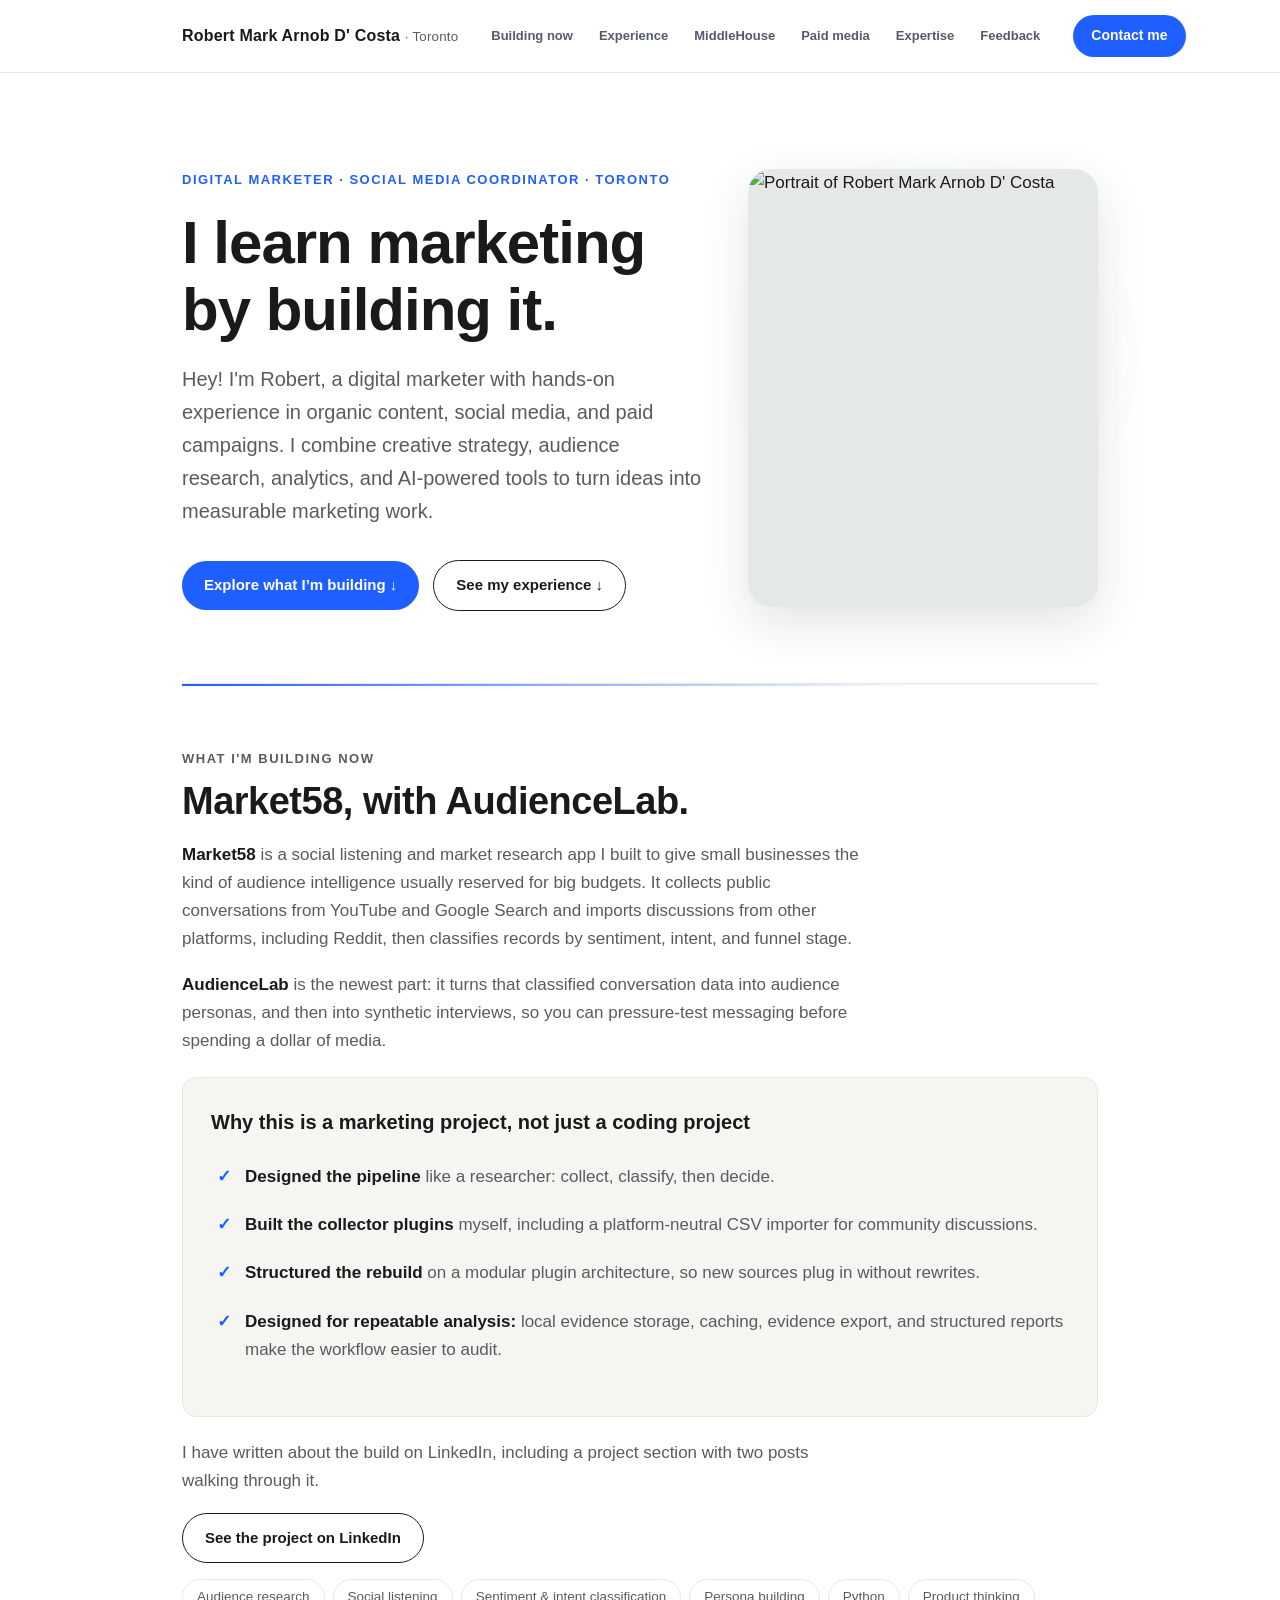
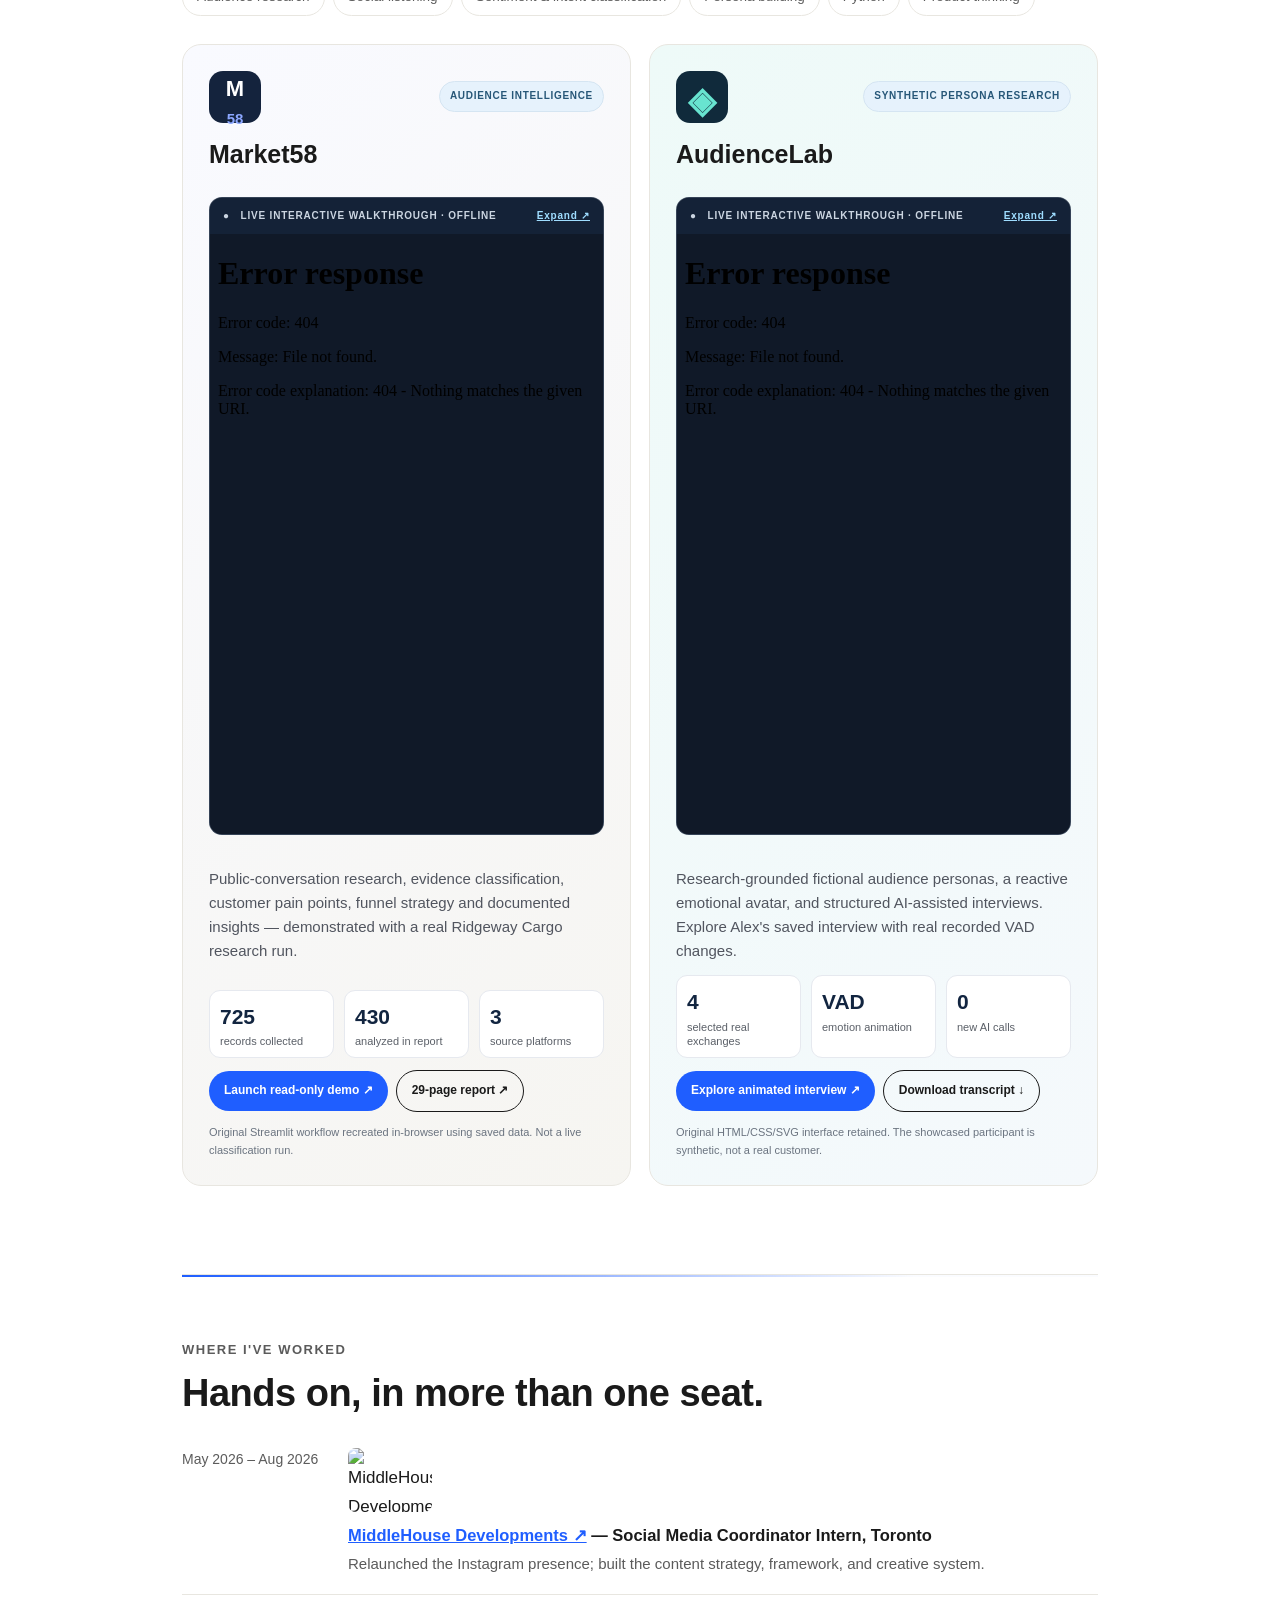
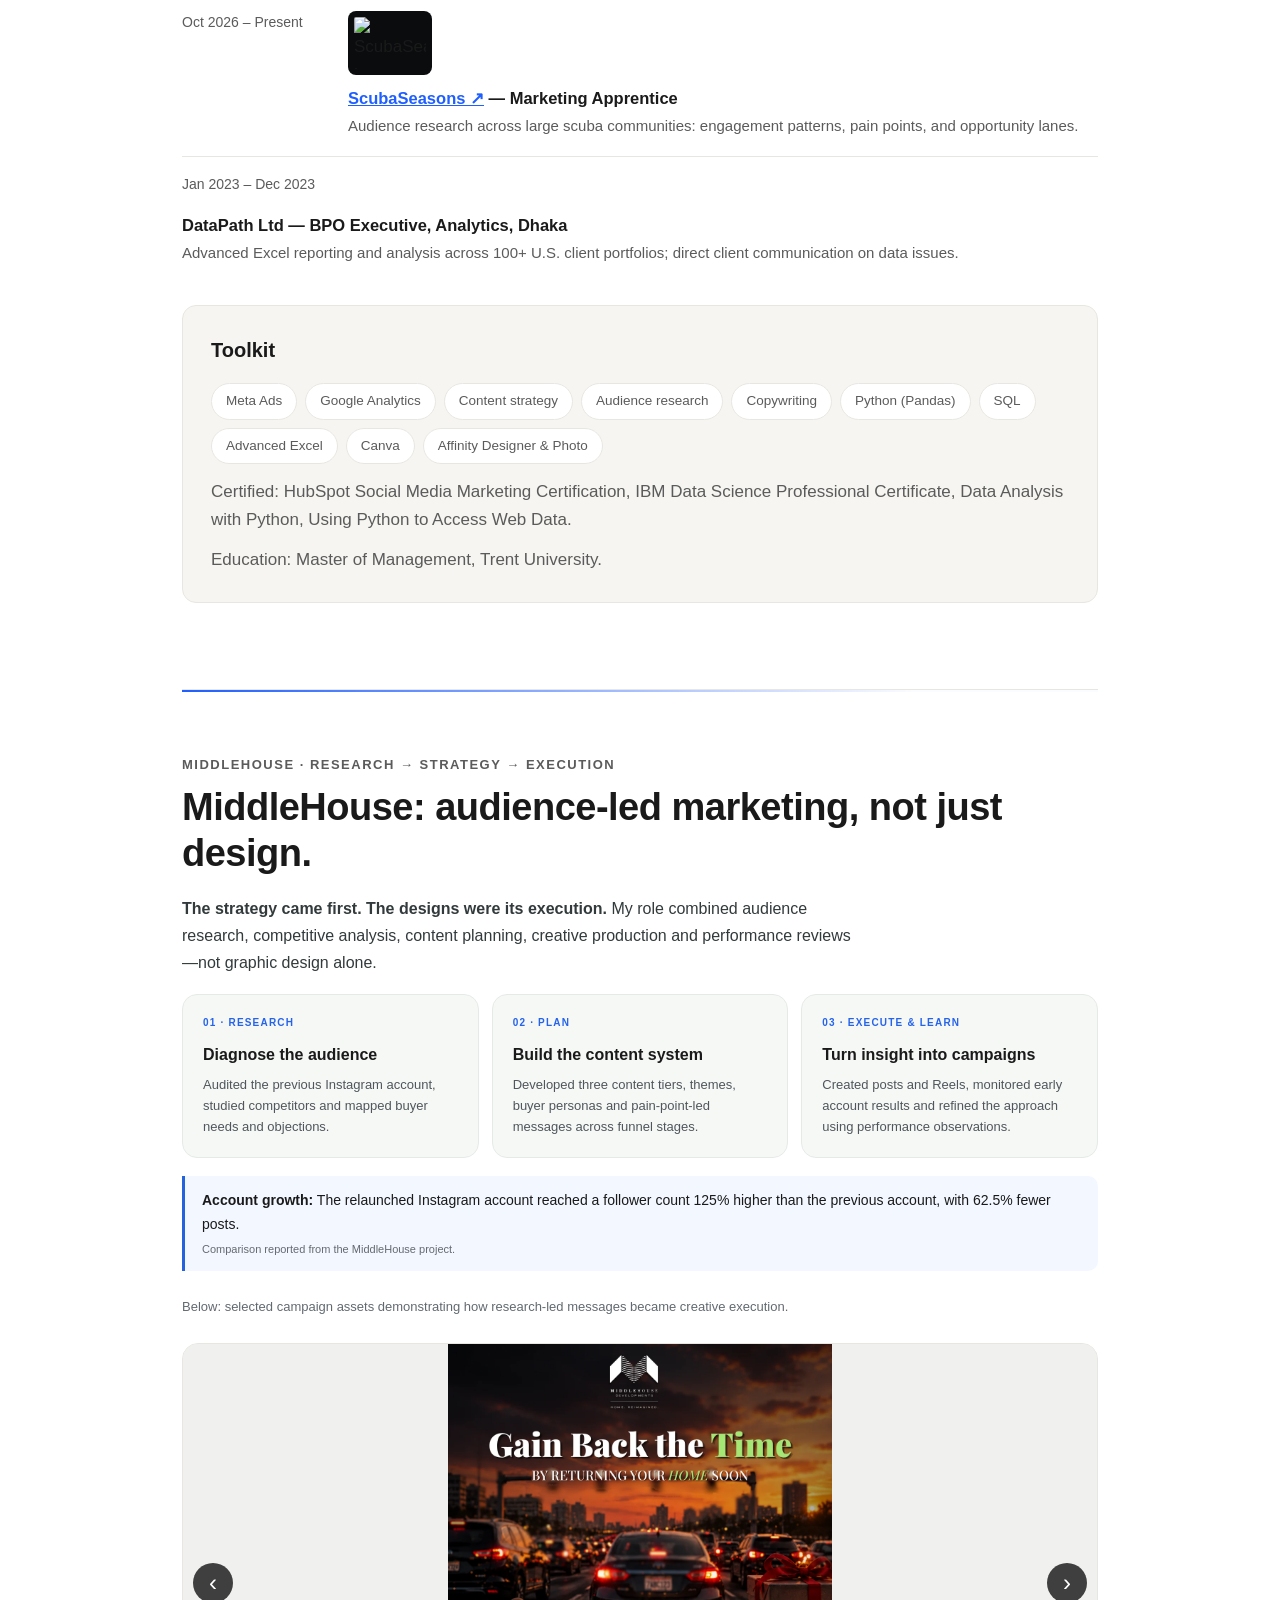
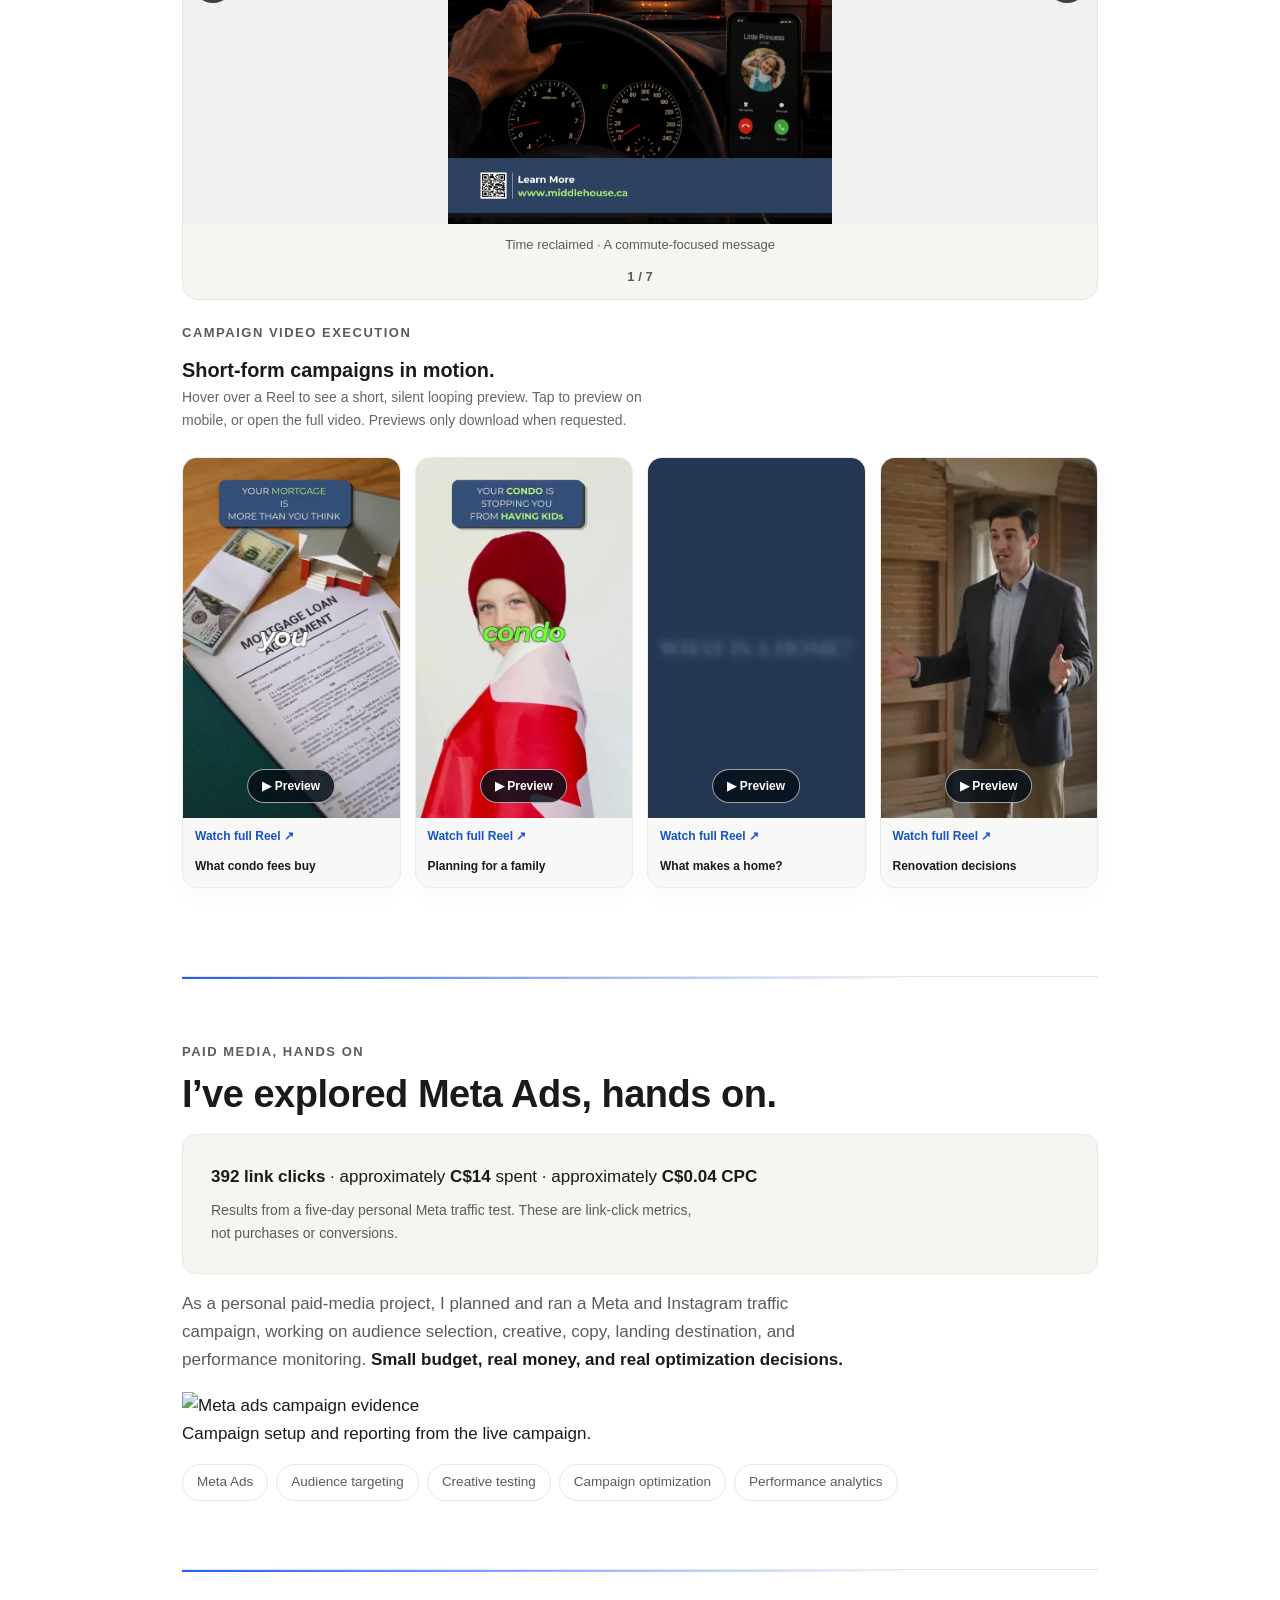
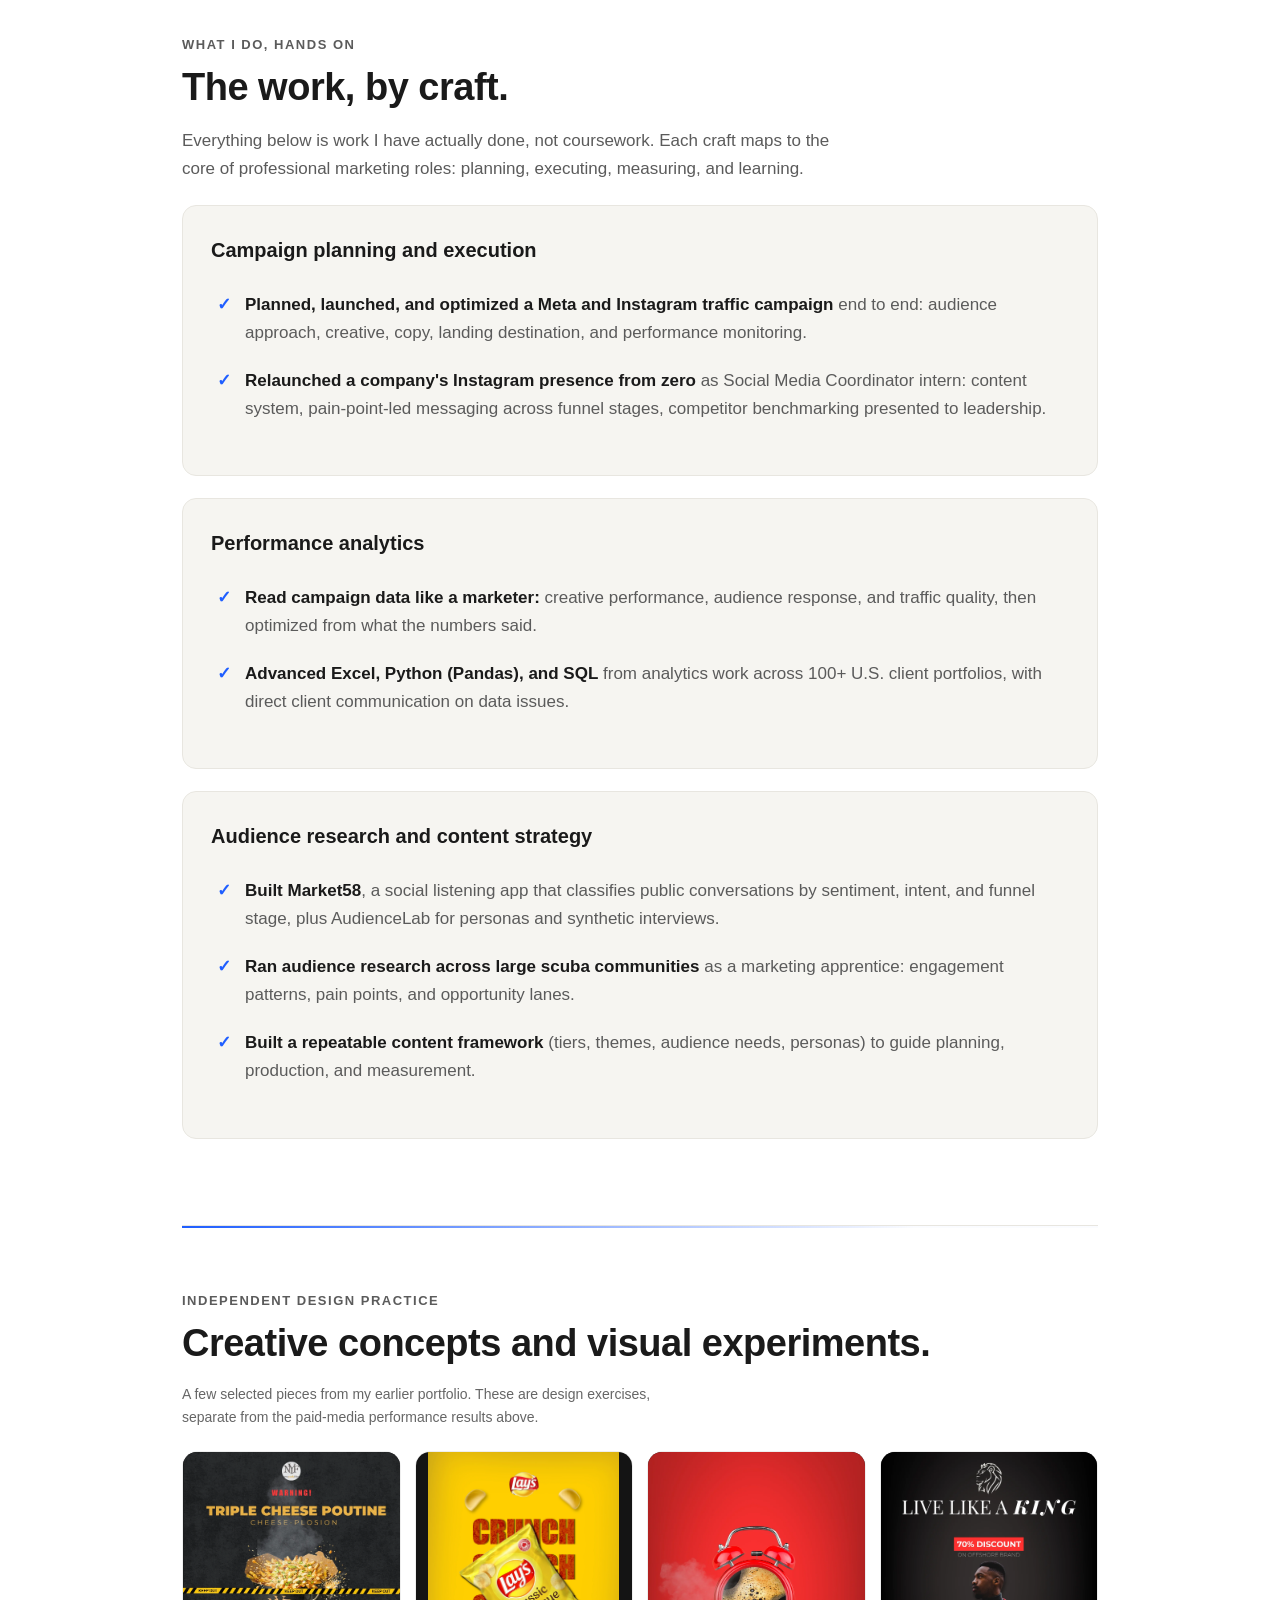
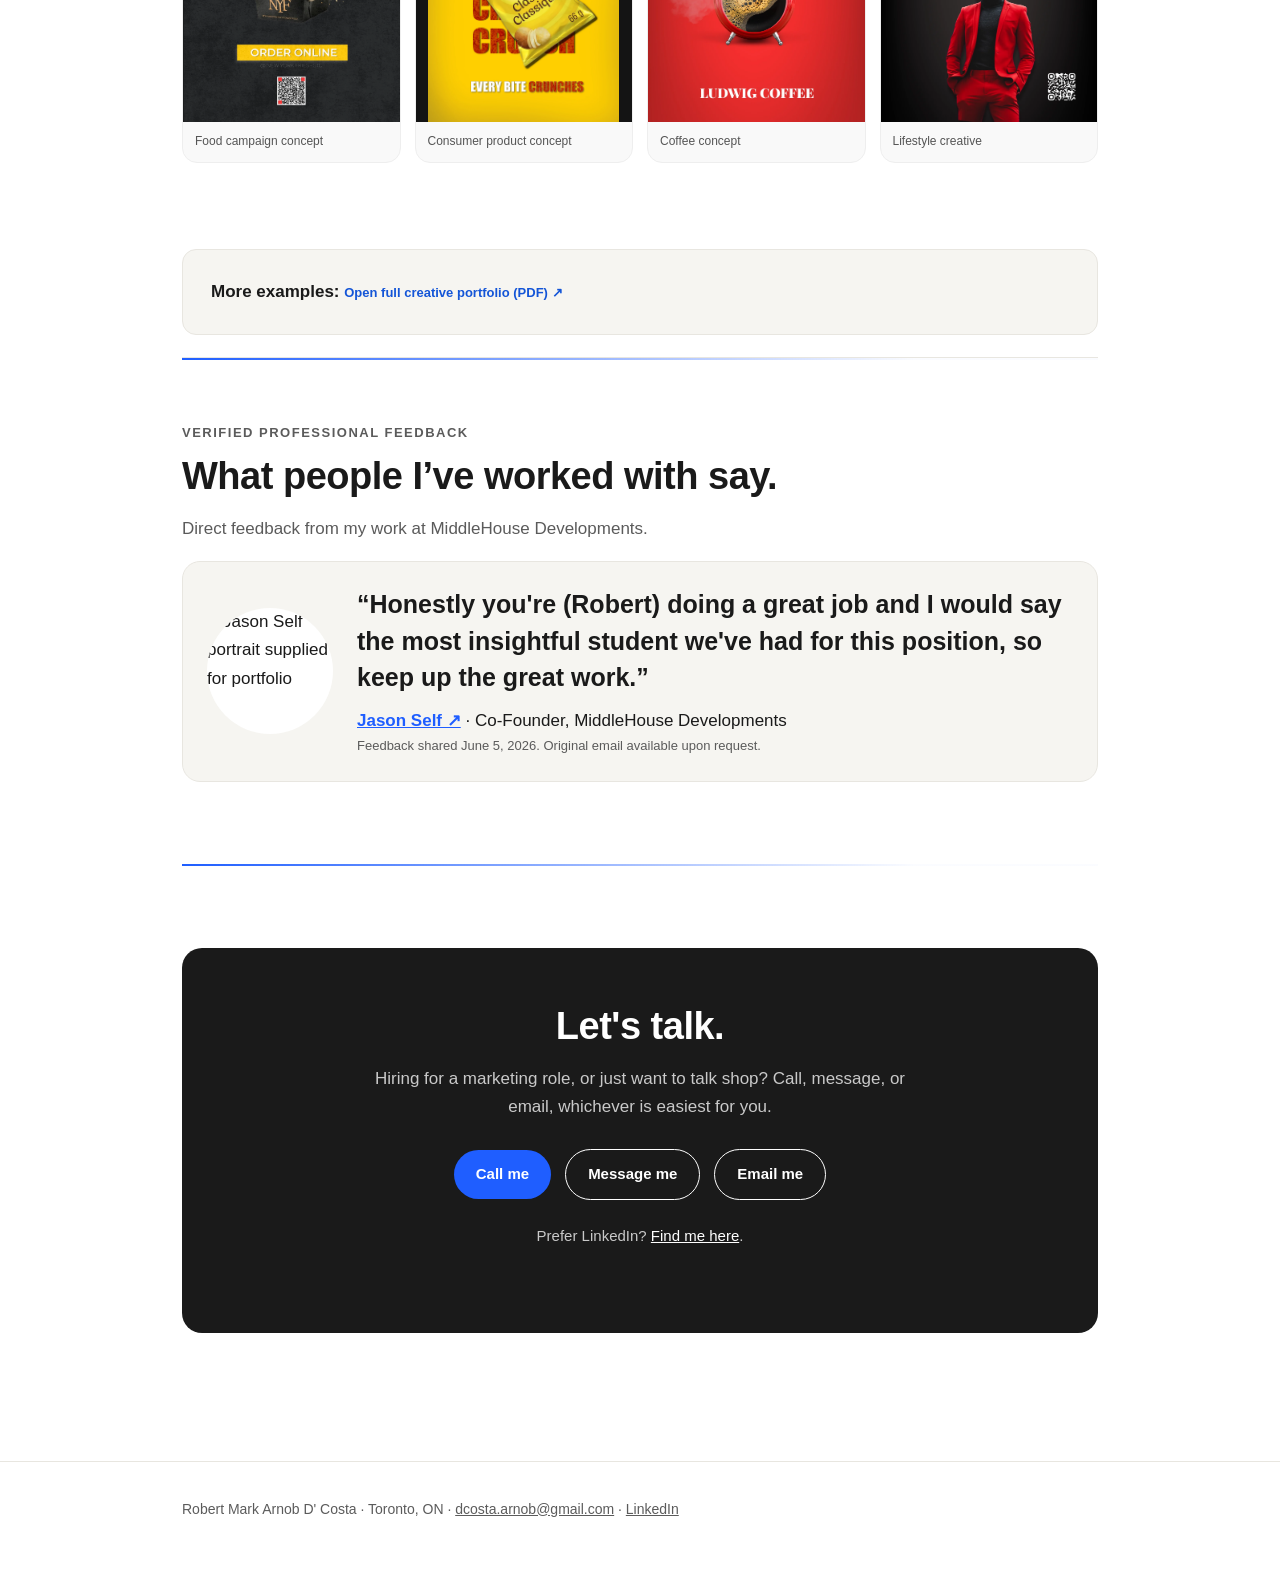
==== commit 47497e3a: "Add files via upload" ====
--- a/index.html
+++ b/index.html
@@ -1,300 +1,374 @@
-<!doctype html>
+<!DOCTYPE html>
 <html lang="en">
 <head>
-  <meta charset="utf-8" />
-  <meta name="viewport" content="width=device-width, initial-scale=1" />
-  <meta name="theme-color" content="#090b0d" />
-  <meta name="description" content="Robert Mark Arnob D' Costa — digital marketing, content strategy, paid growth, and creative experimentation." />
-  <meta property="og:title" content="Arnob D' Costa — Marketing × Strategy × Creative" />
-  <meta property="og:description" content="A scroll-driven portfolio of real-estate marketing, content strategy, campaign creative, paid growth experiments, and long-form writing." />
-  <meta property="og:type" content="website" />
-  <meta property="og:url" content="https://arnob58.com/" />
-  <meta property="og:image" content="https://arnob58.com/assets/images/og-cover.jpg" />
-  <title>Arnob D' Costa — Marketing × Strategy × Creative</title>
-  <link rel="icon" href="favicon.svg" type="image/svg+xml" />
-  <link rel="stylesheet" href="styles.css" />
-</head>
+<meta charset="UTF-8">
+<meta name="viewport" content="width=device-width, initial-scale=1.0">
+<title>Robert Mark Arnob D' Costa — Digital Marketer & Social Media Coordinator in Toronto</title>
+<meta name="description" content="Robert Mark Arnob D' Costa is a Toronto-based Digital Marketer and Social Media Coordinator. Hands-on experience: campaigns planned and run, analytics that drove decisions, audience research that shaped strategy.">
+<!-- TODO: paste your GA4 measurement ID below and uncomment to enable conversion tracking.
+<script async src="https://www.googletagmanager.com/gtag/js?id=G-XXXXXXX"></script>
+<script>
+window.dataLayer = window.dataLayer || [];
+function gtag(){dataLayer.push(arguments);}
+gtag('js', new Date());
+gtag('config', 'G-XXXXXXX');
+</script>
+-->
+<style>
+  :root{
+    --ink:#1a1a1a; --muted:#5b5b5b; --paper:#ffffff; --wash:#f6f5f1;
+    --accent:#1f5eff; --accent-ink:#ffffff; --line:#e8e6e0; --radius:14px;
+  }
+  *{box-sizing:border-box; margin:0; padding:0;}
+  html{scroll-behavior:smooth;}
+  body{
+    font-family:-apple-system,BlinkMacSystemFont,"Segoe UI",Inter,Roboto,"Helvetica Neue",Arial,sans-serif;
+    color:var(--ink); background:var(--paper); line-height:1.65; font-size:17px;
+    -webkit-font-smoothing:antialiased;
+  }
+  .wrap{max-width:960px; margin:0 auto; padding:0 22px;}
+  .nav{position:sticky; top:0; z-index:50; background:rgba(255,255,255,.94); backdrop-filter:blur(8px); border-bottom:1px solid var(--line);}
+  .nav .wrap{display:flex; align-items:center; justify-content:space-between; padding-top:12px; padding-bottom:12px;}
+  .brand{font-weight:700; font-size:16px; letter-spacing:.2px; text-decoration:none; color:var(--ink);}
+  .brand small{font-weight:400; color:var(--muted);}
+  .btn{display:inline-block; background:var(--accent); color:var(--accent-ink); text-decoration:none;
+    padding:12px 22px; border-radius:999px; font-weight:600; font-size:15px; border:0; cursor:pointer;}
+  .btn:hover{filter:brightness(.93);}
+  .btn.ghost{background:transparent; color:var(--ink); border:1.5px solid var(--ink);}
+  .btn.ghost:hover{background:var(--ink); color:#fff;}
+  .btn.small{padding:9px 18px; font-size:14px;}
+  .hero{padding:84px 0 64px;}
+  .eyebrow{display:inline-block; font-size:13px; font-weight:700; letter-spacing:1.5px; text-transform:uppercase;
+    color:var(--accent); margin-bottom:18px;}
+  h1{font-size:clamp(38px,6vw,60px); line-height:1.12; letter-spacing:-1px; margin-bottom:20px;}
+  .lede{font-size:20px; color:var(--muted); max-width:640px; margin-bottom:32px;}
+  .cta-row{display:flex; gap:14px; flex-wrap:wrap; align-items:center;}
+  .hero-grid{display:grid; grid-template-columns:1fr; gap:40px; align-items:center;}
+  .hero img{width:100%; max-width:340px; border-radius:var(--radius); display:block;}
+  @media(min-width:760px){ .hero-grid{grid-template-columns:1.5fr 1fr;} }
+  section.block{padding:64px 0; border-top:1px solid var(--line);}
+  .kicker{font-size:13px; font-weight:700; letter-spacing:1.5px; text-transform:uppercase; color:var(--muted); margin-bottom:10px;}
+  h2{font-size:clamp(28px,4vw,38px); letter-spacing:-.5px; line-height:1.2; margin-bottom:16px;}
+  .body-copy{color:var(--muted); max-width:680px; margin-bottom:18px;}
+  .body-copy strong{color:var(--ink);}
+  .card{background:var(--wash); border:1px solid var(--line); border-radius:var(--radius); padding:28px; margin:22px 0;}
+  .card h3{font-size:20px; margin-bottom:10px;}
+  .card p{color:var(--muted); margin-bottom:12px;}
+  .card p:last-child{margin-bottom:0;}
+  .tag-list{display:flex; flex-wrap:wrap; gap:8px; margin:16px 0 4px; list-style:none;}
+  .tag-list li{background:#fff; border:1px solid var(--line); border-radius:999px; padding:6px 14px; font-size:13.5px; color:var(--muted);}
+  .two-col{display:grid; grid-template-columns:1fr; gap:22px;}
+  @media(min-width:760px){ .two-col{grid-template-columns:1fr 1fr;} }
+  .door{background:var(--wash); border:1px solid var(--line); border-radius:var(--radius); padding:32px; display:flex; flex-direction:column; gap:14px;}
+  .door h3{font-size:22px;}
+  .door p{color:var(--muted); flex:1;}
+  .door .btn{align-self:flex-start;}
+  .checklist{list-style:none; margin:14px 0;}
+  .checklist li{padding:10px 0 10px 34px; position:relative; color:var(--muted);}
+  .checklist li strong{color:var(--ink);}
+  .checklist li::before{content:"✓"; position:absolute; left:6px; top:10px; color:var(--accent); font-weight:700;}
+  .timeline{list-style:none; margin-top:8px;}
+  .timeline li{padding:16px 0; border-bottom:1px solid var(--line); display:flex; gap:16px; flex-wrap:wrap;}
+  .timeline li:last-child{border-bottom:0;}
+  .timeline .when{flex:0 0 150px; font-size:14px; color:var(--muted);}
+  .timeline .what strong{display:block; font-size:16.5px;}
+  .timeline .what span{color:var(--muted); font-size:15px;}
+  .final{background:var(--ink); color:#fff; border-radius:20px; padding:56px 40px; text-align:center; margin:64px 0;}
+  .final h2{color:#fff;}
+  .final p{color:#c9c9c9; max-width:560px; margin:0 auto 28px;}
+  .final .btn.ghost{border-color:#fff; color:#fff;}
+  .final .btn.ghost:hover{background:#fff; color:var(--ink);}
+  footer{padding:36px 0 48px; color:var(--muted); font-size:14px; border-top:1px solid var(--line);}
+  footer a{color:var(--muted);}
+  a{color:var(--accent);}
+</style>
+
+<style>
+.proof-card{display:grid;grid-template-columns:90px 1fr;gap:20px;align-items:start;background:#f6f5f1;border:1px solid #e8e6e0;border-radius:18px;padding:24px;margin:18px 0}
+.proof-avatar{width:82px;height:82px;object-fit:cover;object-position:center 47%;border-radius:50%}
+.proof-card blockquote{font-size:clamp(19px,3vw,25px);font-weight:650;line-height:1.45;margin:0 0 12px}
+.proof-card a,.work-brand a{color:#1f5eff}
+.proof-note{font-size:13px;color:#5b5b5b}
+.work-brand{display:flex;align-items:center;gap:12px;margin:12px 0}
+.work-logo{width:54px;height:54px;border-radius:12px;background:#eef2ff;color:#1a3672;display:grid;place-items:center;font-weight:800;font-size:13px;letter-spacing:-.6px;border:1px solid #dde4f1;flex-shrink:0}
+.work-logo.scuba{background:#e7f7ff;color:#006e9c;font-size:20px}
+.carousel{position:relative;margin:22px 0;background:#f6f5f1;border:1px solid #e8e6e0;border-radius:16px;overflow:hidden}
+.carousel-track{display:flex;overflow-x:auto;scroll-snap-type:x mandatory;scrollbar-width:none}
+.carousel-track::-webkit-scrollbar{display:none}
+.carousel-slide{flex:0 0 100%;scroll-snap-align:start;margin:0}
+.carousel-slide img{display:block;width:100%;height:clamp(240px,48vw,480px);object-fit:contain;background:#eeece7}
+.carousel-slide figcaption{font-size:13px;color:#5b5b5b;padding:10px 60px;text-align:center}
+.carousel-arrow{position:absolute;top:43%;transform:translateY(-50%);border:0;background:rgba(25,25,25,.82);color:white;border-radius:50%;width:40px;height:40px;cursor:pointer;font-size:24px;z-index:2}
+.carousel-prev{left:10px}.carousel-next{right:10px}
+.carousel-count{text-align:center;padding:0 0 12px;color:#5b5b5b;font-size:13px}
+@media(max-width:540px){.proof-card{grid-template-columns:1fr}.proof-avatar{width:70px;height:70px}}
+</style>
+
+<style>
+.product-grid{display:grid;grid-template-columns:repeat(2,minmax(0,1fr));gap:18px;margin:24px 0}
+.product-card{padding:26px;border:1px solid #e8e6e0;background:linear-gradient(140deg,#f9faff,#f6f5f1);border-radius:19px;display:flex;flex-direction:column;gap:12px;min-width:0}
+.product-card.lab-card{background:linear-gradient(130deg,#eefaf8,#f5f9fc)}
+.product-top,.product-numbers,.product-actions{display:flex;gap:10px;align-items:center;flex-wrap:wrap}
+.product-top{justify-content:space-between}.product-icon{display:grid;place-items:center;width:52px;height:52px;border-radius:14px;background:#14233d;color:white;font-weight:800;font-size:22px}.product-icon span{color:#8ca7ff;font-size:15px}.product-icon.lab-icon{background:#102a3b;color:#68e4d0;font-size:36px}
+.product-preview{width:100%;height:190px;object-fit:cover;object-position:center;border:1px solid #dce4ef;border-radius:10px;background:#eef3f8}.product-card h3{font-size:25px;line-height:1.2;margin:4px 0 0}.product-card>p{font-size:15px;color:#51555f;line-height:1.6}
+.labelchip{font-size:10px;letter-spacing:.7px;font-weight:750;color:#275778;background:#e6f2fc;border:1px solid #d5e5f2;border-radius:20px;padding:6px 10px}
+.product-numbers{margin-top:auto;align-items:stretch}.product-numbers span{flex:1;min-width:80px;border-radius:11px;background:#fff;border:1px solid #e6e9ef;padding:9px 10px;display:flex;flex-direction:column}
+.product-numbers strong{font-size:21px;color:#122540}.product-numbers small{font-size:11px;color:#5b6068;line-height:1.3}
+.product-actions{gap:8px}.product-actions .btn{font-size:12px;padding:10px 15px}.product-actions .btn.ghost{background:transparent}
+.product-card p.product-foot{font-size:11px;color:#6b7480;margin:0}
+@media(max-width:760px){.product-grid{grid-template-columns:1fr}.product-card{padding:22px}.product-actions .btn{flex:1;text-align:center}}
+</style><style>
+/* Embedded product walkthroughs */
+.interactive-demo-shell{margin:16px 0 20px;border:1px solid rgba(125,149,180,.36);border-radius:13px;overflow:hidden;background:#0d1422;width:100%;min-width:0}
+.interactive-demo-bar{display:flex;align-items:center;justify-content:space-between;gap:10px;padding:10px 13px;color:#cbd5e1;background:#142237;font-size:10px;letter-spacing:.08em;font-weight:700}
+.interactive-demo-bar a{color:#9fddff;text-decoration:underline;white-space:nowrap}
+.interactive-demo-frame{display:block;width:100%;height:600px;border:0;background:#101928}
+@media(max-width:800px){.product-grid{grid-template-columns:minmax(0,1fr)!important}.interactive-demo-frame{height:560px}.interactive-demo-bar{font-size:9px;letter-spacing:0}}
+</style><style>
+.company-logo{width:84px;height:64px;object-fit:contain;display:block;margin:0 0 10px;border-radius:8px}
+.company-logo.scuba{background:#0a0c0e;padding:6px;box-sizing:border-box}
+.company-logo.middlehouse{background:#fff}
+.proof-card{grid-template-columns:130px 1fr!important;align-items:center!important}
+.proof-avatar{width:126px!important;height:126px!important;object-fit:cover!important;object-position:center center!important;border-radius:50%;background:#fff}
+@media(max-width:560px){.proof-card{grid-template-columns:1fr!important}.proof-avatar{width:112px!important;height:112px!important}}
+</style><style>.merged-demo-grid{margin-top:28px}.merged-demo-grid .product-grid{margin-top:0}</style><link rel="stylesheet" href="motion.css">
+<style>
+/* Clean rectangular portrait: original face and upper body remain visible. */
+.hero-photo-wrap{width:100%;max-width:380px;justify-self:center;align-self:center;overflow:hidden;border-radius:24px;background:#e5e9e6;box-shadow:0 16px 48px rgba(17,30,30,.12)}
+.hero-photo-wrap img{display:block!important;width:100%!important;max-width:none!important;height:auto!important;aspect-ratio:4/5;object-fit:cover!important;object-position:center 32%;border-radius:0!important}
+@media(max-width:759px){.hero-photo-wrap{max-width:310px;margin:0 auto}}
+</style><link rel="stylesheet" href="heritage-gallery.css">
+<link rel="stylesheet" href="strategy-reels.css"></head>
 <body>
-  <canvas id="webgl" aria-hidden="true"></canvas>
-  <div class="grain" aria-hidden="true"></div>
-  <div class="scroll-progress" aria-hidden="true"><span></span></div>
-
-  <header class="site-nav" id="top">
-    <a class="brand" href="#top" aria-label="Back to top">
-      <span class="brand-mark">A</span><span class="brand-word">ARNOB</span>
-    </a>
-    <nav aria-label="Primary navigation">
-      <a href="#work">Work</a>
-      <a href="#strategy">Strategy</a>
-      <a href="#motion">Motion</a>
-      <a href="#experiments">Experiments</a>
+
+<header class="nav">
+  <div class="wrap nav-inner">
+    <a class="brand" href="#top" aria-label="Robert Mark Arnob D' Costa — back to top">Robert Mark Arnob D' Costa <small>· Toronto</small></a>
+    <nav class="nav-links" aria-label="Portfolio sections">
+      <a href="#ai-projects">Building now</a>
+      <a href="#experience">Experience</a>
+      <a href="#middlehouse-gallery">MiddleHouse</a>
+      <a href="#paid">Paid media</a>
+      <a href="#duties">Expertise</a>
+      <a href="#proof">Feedback</a>
     </nav>
-    <a class="nav-cta" href="assets/docs/arnob-dcosta-resume.pdf" target="_blank" rel="noopener">Résumé ↗</a>
-  </header>
-
-  <main>
-    <section class="hero section-pad" aria-labelledby="hero-title">
-      <div class="hero-copy reveal">
-        <p class="eyebrow">DIGITAL MARKETING · CREATIVE STRATEGY · ANALYTICS</p>
-        <h1 id="hero-title">I turn <em>insight</em><br/>into work people<br/><span class="outline">notice.</span></h1>
-        <p class="hero-lede">Hi — I’m Robert. You can also call me Arnob. I strategize and design digital content around audience problems, creative hypotheses, and measurable outcomes.</p>
-        <div class="hero-actions">
-          <a class="button primary" href="#work">Explore the work ↓</a>
-          <a class="button ghost" href="assets/docs/arnob-dcosta-resume.pdf" target="_blank" rel="noopener">View résumé ↗</a>
-          <a class="button ghost" href="assets/docs/full-portfolio.pdf" target="_blank" rel="noopener">Full portfolio ↗</a>
-        </div>
-        <div class="hero-tags" aria-label="Areas of focus">
-          <span>Content strategy</span><span>Social creative</span><span>Paid media</span><span>Research</span>
-        </div>
-      </div>
-
-      <div class="hero-portrait reveal delay-1" data-tilt>
-        <div class="portrait-orbit" aria-hidden="true"></div>
-        <img src="assets/images/profile.webp" alt="Robert Mark Arnob D' Costa" />
-        <div class="portrait-card glass">
-          <span class="micro">BASED IN CANADA</span>
-          <strong>Marketing × data × creative</strong>
-        </div>
-      </div>
-
-      <a class="scroll-cue" href="#work" aria-label="Scroll to work"><span></span>SCROLL</a>
-    </section>
-
-    <section class="capability-band section-pad reveal" aria-label="Core capabilities">
-      <div class="capability-intro"><span class="micro">HOW I WORK</span><strong>Strategy grounded in audience insight — then built, tested, and measured.</strong></div>
-      <div class="capability"><span>01</span><strong>Audience Research</strong><small>Personas · pain points · competitor analysis</small></div>
-      <div class="capability"><span>02</span><strong>Creative Strategy</strong><small>Positioning · funnels · content systems</small></div>
-      <div class="capability"><span>03</span><strong>Performance Analysis</strong><small>Campaign data · testing · optimization</small></div>
-    </section>
-
-    <section id="work" class="work section-pad">
-      <div class="section-head reveal">
-        <p class="kicker">01 / CLIENT WORK</p>
-        <h2>MiddleHouse<br/><span>Developments.</span></h2>
-        <p>Real-estate social creative built from audience tension, not decoration. Scroll through the campaign logic; the artwork updates beside it.</p>
-      </div>
-
-      <div class="case-scroller">
-        <div class="case-visual-wrap">
-          <div class="case-visual glass" data-tilt>
-            <img id="case-visual" src="assets/images/middlehouse-traffic.webp" alt="Gain Back the Time campaign creative" />
-            <div class="case-counter"><span id="case-current">01</span><span>/ 07</span></div>
+    <a class="btn small nav-action" href="#contact">Contact me</a>
+  </div>
+</header>
+<div class="scroll-progress" aria-hidden="true"></div>
+
+<main id="top">
+  <div class="wrap">
+
+    <!-- HERO -->
+    <div class="hero">
+      <div class="hero-grid">
+        <div>
+          <span class="eyebrow">Digital Marketer · Social Media Coordinator · Toronto</span>
+          <h1>I learn marketing by building it.</h1>
+          <p class="lede">Hey! I'm Robert, a digital marketer with hands-on experience in organic content, social media, and paid campaigns. I combine creative strategy, audience research, analytics, and AI-powered tools to turn ideas into measurable marketing work.</p>
+          <div class="cta-row">
+            <a class="btn" href="#ai-projects">Explore what I’m building ↓</a>
+            <a class="btn ghost" href="#experience">See my experience ↓</a>
           </div>
         </div>
-
-        <div class="case-notes">
-          <article class="case-note active" data-image="assets/images/middlehouse-traffic.webp" data-alt="Gain Back the Time campaign creative">
-            <p class="case-index">01 · COMMUTER MARKET</p>
-            <h3>Gain Back the Time</h3>
-            <p class="case-big">Make commute pain feel personal: lost time with the people who matter.</p>
-            <dl><div><dt>Objective</dt><dd>Raise awareness around the lifestyle cost of long daily commutes.</dd></div><div><dt>Audience</dt><dd>Working professionals 25–45 and parents commuting between home and work.</dd></div><div><dt>Pain point</dt><dd>Time lost in traffic and reduced time with family.</dd></div><div><dt>KPI</dt><dd>Engagement: likes, comments, shares.</dd></div></dl>
-          </article>
-
-          <article class="case-note" data-image="assets/images/middlehouse-space.webp" data-alt="Lack of Space campaign creative">
-            <p class="case-index">02 · GROWING FAMILY</p>
-            <h3>Lack of Space</h3>
-            <p class="case-big">Turn overcrowding into a story about the next family chapter being put on hold.</p>
-            <dl><div><dt>Objective</dt><dd>Build awareness among families outgrowing their current living space.</dd></div><div><dt>Audience</dt><dd>Young parents and couples planning to have children.</dd></div><div><dt>Pain point</dt><dd>Overcrowding, storage limits, and a smaller condo or apartment.</dd></div><div><dt>KPI</dt><dd>Engagement: likes, comments, shares.</dd></div></dl>
-          </article>
-
-          <article class="case-note" data-image="assets/images/middlehouse-walking.webp" data-alt="Walking Home campaign creative">
-            <p class="case-index">03 · RETIREE MARKET</p>
-            <h3>Walking Home</h3>
-            <p class="case-big">Contrast elevator dependence with the simplicity of direct, walkable access.</p>
-            <dl><div><dt>Objective</dt><dd>Raise brand awareness among retirees.</dd></div><div><dt>Audience</dt><dd>Urban residents aged 45+.</dd></div><div><dt>Pain point</dt><dd>Restricted mobility and the friction of shared vertical access.</dd></div><div><dt>KPI</dt><dd>Engagement: likes, comments, shares.</dd></div></dl>
-          </article>
-
-          <article class="case-note" data-image="assets/images/middlehouse-gym.webp" data-alt="Condo gym campaign creative">
-            <p class="case-index">04 · VALUE-CONSCIOUS BUYER</p>
-            <h3>Don’t Rent a Condo for the Gym</h3>
-            <p class="case-big">Question recurring fees for features a buyer may rarely use.</p>
-            <dl><div><dt>Objective</dt><dd>Raise awareness around the mismatch between condo fees and personal value.</dd></div><div><dt>Audience</dt><dd>First-time buyers and young urban professionals.</dd></div><div><dt>Pain point</dt><dd>Paying recurring fees for shared amenities that may go unused.</dd></div><div><dt>Funnel</dt><dd>Awareness.</dd></div></dl>
-          </article>
-
-          <article class="case-note" data-image="assets/images/middlehouse-paint.webp" data-alt="Renovation campaign creative">
-            <p class="case-index">05 · YOUNG ADULT MARKET</p>
-            <h3>Don’t Pay to Paint</h3>
-            <p class="case-big">Reframe a “new home” around the hidden expense and hassle that can follow the purchase.</p>
-            <dl><div><dt>Objective</dt><dd>Raise awareness among young adults and couples.</dd></div><div><dt>Audience</dt><dd>Urban residents aged 20–40.</dd></div><div><dt>Pain point</dt><dd>Expensive renovation costs after buying a home.</dd></div><div><dt>Message</dt><dd>Enjoy the home without immediately paying again to make it livable.</dd></div></dl>
-          </article>
-
-          <article class="case-note" data-image="assets/images/middlehouse-front-door.webp" data-alt="Your Kids Deserve a Front Door campaign creative">
-            <p class="case-index">06 · FAMILY LIFESTYLE</p>
-            <h3>Your Kids Deserve a Front Door</h3>
-            <p class="case-big">Translate a physical feature into independence, outdoor access, and family-oriented living.</p>
-            <dl><div><dt>Objective</dt><dd>Raise awareness among young families considering their next home.</dd></div><div><dt>Audience</dt><dd>Young parents and couples planning to have children.</dd></div><div><dt>Pain point</dt><dd>Limited independence and outdoor access in high-density housing.</dd></div><div><dt>Funnel</dt><dd>Awareness.</dd></div></dl>
-          </article>
-
-          <article class="case-note" data-image="assets/images/middlehouse-mortgage.webp" data-alt="Mortgage and condo fees campaign creative">
-            <p class="case-index">07 · COST-CONSCIOUS BUYER</p>
-            <h3>Beyond the Mortgage</h3>
-            <p class="case-big">Move the affordability conversation from the headline mortgage to the recurring cost of ownership.</p>
-            <dl><div><dt>Objective</dt><dd>Raise awareness of recurring costs associated with condo ownership.</dd></div><div><dt>Audience</dt><dd>First-time buyers, young professionals and couples.</dd></div><div><dt>Pain point</dt><dd>Condo fees beyond the mortgage payment.</dd></div><div><dt>KPI</dt><dd>Engagement: likes, comments, shares.</dd></div></dl>
-          </article>
+        <div class="hero-photo-wrap">
+          <img src="images/profile-framed.webp" fetchpriority="high" decoding="async" alt="Portrait of Robert Mark Arnob D' Costa">
         </div>
       </div>
+    </div>
+
+    <!-- TEER-1 DUTY MAP -->
+    <section class="block" id="ai-projects">
+      <p class="kicker">What I'm building now</p>
+      <h2>Market58, with AudienceLab.</h2>
+      <p class="body-copy"><strong>Market58</strong> is a social listening and market research app I built to give small businesses the kind of audience intelligence usually reserved for big budgets. It collects public conversations from YouTube and Google Search and imports discussions from other platforms, including Reddit, then classifies records by sentiment, intent, and funnel stage.</p>
+      <p class="body-copy"><strong>AudienceLab</strong> is the newest part: it turns that classified conversation data into audience personas, and then into synthetic interviews, so you can pressure-test messaging before spending a dollar of media.</p>
+      <div class="card">
+        <h3>Why this is a marketing project, not just a coding project</h3>
+        <ul class="checklist">
+          <li><strong>Designed the pipeline</strong> like a researcher: collect, classify, then decide.</li>
+          <li><strong>Built the collector plugins</strong> myself, including a platform-neutral CSV importer for community discussions.</li>
+          <li><strong>Structured the rebuild</strong> on a modular plugin architecture, so new sources plug in without rewrites.</li>
+          <li><strong>Designed for repeatable analysis:</strong> local evidence storage, caching, evidence export, and structured reports make the workflow easier to audit.</li>
+        </ul>
+      </div>
+      <p class="body-copy">I have written about the build on LinkedIn, including a project section with two posts walking through it.</p>
+      <div class="cta-row">
+        
+        <a class="btn ghost" href="https://www.linkedin.com/in/rmadc" target="_blank" rel="noopener noreferrer">See the project on LinkedIn</a>
+      </div>
+      <ul class="tag-list">
+        <li>Audience research</li><li>Social listening</li><li>Sentiment &amp; intent classification</li>
+        <li>Persona building</li><li>Python</li><li>Product thinking</li>
+      </ul>
+    
+<div class="merged-demo-grid" aria-label="Interactive Market58 and AudienceLab walkthroughs">
+<div class="product-grid">
+ <article class="product-card market-card"><div class="product-top"><div class="product-icon">M<span>58</span></div><span class="labelchip">AUDIENCE INTELLIGENCE</span></div>
+ <h3>Market58</h3><div class="interactive-demo-shell"><div class="interactive-demo-bar"><span>● &nbsp; LIVE INTERACTIVE WALKTHROUGH · OFFLINE</span><a href="demos/market58/" target="_blank" rel="noopener noreferrer">Expand ↗</a></div><iframe class="interactive-demo-frame" src="demos/market58/" title="Interactive market58 offline demo" loading="lazy" allow="fullscreen"></iframe></div><p>Public-conversation research, evidence classification, customer pain points, funnel strategy and documented insights — demonstrated with a real Ridgeway Cargo research run.</p>
+ <div class="product-numbers"><span><strong>725</strong><small>records collected</small></span><span><strong>430</strong><small>analyzed in report</small></span><span><strong>3</strong><small>source platforms</small></span></div>
+ <div class="product-actions"><a class="btn" href="demos/market58/" target="_blank" rel="noopener noreferrer">Launch read-only demo ↗</a><a class="btn ghost" href="downloads/Market58_Ridgeway_Cargo_Report.pdf" target="_blank" rel="noopener noreferrer">29-page report ↗</a></div>
+ <p class="product-foot">Original Streamlit workflow recreated in-browser using saved data. Not a live classification run.</p>
+ </article>
+ <article class="product-card lab-card"><div class="product-top"><div class="product-icon lab-icon">◈</div><span class="labelchip">SYNTHETIC PERSONA RESEARCH</span></div>
+ <h3>AudienceLab</h3><div class="interactive-demo-shell"><div class="interactive-demo-bar"><span>● &nbsp; LIVE INTERACTIVE WALKTHROUGH · OFFLINE</span><a href="demos/audiencelab/" target="_blank" rel="noopener noreferrer">Expand ↗</a></div><iframe class="interactive-demo-frame" src="demos/audiencelab/" title="Interactive audiencelab offline demo" loading="lazy" allow="fullscreen"></iframe></div><p>Research-grounded fictional audience personas, a reactive emotional avatar, and structured AI-assisted interviews. Explore Alex's saved interview with real recorded VAD changes.</p>
+ <div class="product-numbers"><span><strong>4</strong><small>selected real exchanges</small></span><span><strong>VAD</strong><small>emotion animation</small></span><span><strong>0</strong><small>new AI calls</small></span></div>
+ <div class="product-actions"><a class="btn" href="demos/audiencelab/" target="_blank" rel="noopener noreferrer">Explore animated interview ↗</a><a class="btn ghost" href="downloads/AudienceLab_Selected_Interview.json" download target="_blank" rel="noopener noreferrer">Download transcript ↓</a></div>
+ <p class="product-foot">Original HTML/CSS/SVG interface retained. The showcased participant is synthetic, not a real customer.</p>
+ </article>
+</div>
+</div>
+</section>
+
+<section class="block" id="experience">
+      <p class="kicker">Where I've worked</p>
+      <h2>Hands on, in more than one seat.</h2>
+      <ul class="timeline">
+        
+        <li>
+          <div class="when">May 2026 – Aug 2026</div>
+          <div class="what"><img class="company-logo middlehouse" src="images/middlehouse-logo.webp" alt="MiddleHouse Developments logo" loading="lazy"><strong><a href="https://www.middlehouse.ca/" target="_blank" rel="noopener noreferrer">MiddleHouse Developments ↗</a> — Social Media Coordinator Intern, Toronto</strong><span>Relaunched the Instagram presence; built the content strategy, framework, and creative system.</span></div>
+        </li>
+        <li>
+          <div class="when">Oct 2026 – Present</div>
+          <div class="what"><img class="company-logo scuba" src="images/scubaseasons-logo.webp" alt="ScubaSeasons logo" loading="lazy"><strong><a href="https://scubaseasons.com/" target="_blank" rel="noopener noreferrer">ScubaSeasons ↗</a> — Marketing Apprentice</strong><span>Audience research across large scuba communities: engagement patterns, pain points, and opportunity lanes.</span></div>
+        </li>
+        <li>
+          <div class="when">Jan 2023 – Dec 2023</div>
+          <div class="what"><strong>DataPath Ltd — BPO Executive, Analytics, Dhaka</strong><span>Advanced Excel reporting and analysis across 100+ U.S. client portfolios; direct client communication on data issues.</span></div>
+        </li>
+      </ul>
+      <div class="card">
+        <h3>Toolkit</h3>
+        <ul class="tag-list">
+          <li>Meta Ads</li><li>Google Analytics</li><li>Content strategy</li><li>Audience research</li>
+          <li>Copywriting</li><li>Python (Pandas)</li><li>SQL</li><li>Advanced Excel</li>
+          <li>Canva</li><li>Affinity Designer &amp; Photo</li>
+        </ul>
+        <p style="margin-top:14px;">Certified: HubSpot Social Media Marketing Certification, IBM Data Science Professional Certificate, Data Analysis with Python, Using Python to Access Web Data.</p>
+        <p>Education: Master of Management, Trent University.</p>
+      </div>
     </section>
 
-    <section id="strategy" class="strategy section-pad">
-      <div class="section-head compact reveal">
-        <p class="kicker">02 / SYSTEMS THINKING</p>
-        <h2>Pretty is not<br/><span>a strategy.</span></h2>
-        <p>The work was organized around audience needs, funnel intent, topic adjacency, and repeatable content architecture.</p>
-      </div>
-      <div class="strategy-grid">
-        <article class="strategy-card reveal" data-tilt>
-          <div class="strategy-number">WHY</div>
-          <h3>Three content tiers</h3>
-          <div class="tier"><span>50%</span><p><strong>Growth</strong> — earn organic attention and address broad housing frustrations without aggressive sales language.</p></div>
-          <div class="tier"><span>15%</span><p><strong>Action</strong> — conversion-led content tied to live buying moments, launches, and releases.</p></div>
-          <div class="tier"><span>35%</span><p><strong>Community</strong> — deepen trust, brand equity, and design transparency.</p></div>
-        </article>
-        <article class="strategy-card reveal delay-1" data-tilt>
-          <div class="strategy-number">HOW</div>
-          <h3>Three operating modes</h3>
-          <ul class="strategy-list"><li><strong>Evergreen</strong><span>Challenge status-quo assumptions and recurring homeownership myths.</span></li><li><strong>Campaigns</strong><span>Time-bound product stories aligned with development phases.</span></li><li><strong>Reactive</strong><span>Use relevance + authority filters to respond to market, economic, and zoning shifts.</span></li></ul>
-        </article>
-        <article class="strategy-card reveal delay-2" data-tilt>
-          <div class="strategy-number">WHAT</div>
-          <h3>Adjacent possible</h3>
-          <p>Move from literal product features into broader audience-aware themes.</p>
-          <div class="rings"><span>Product & Architecture</span><span>Mindset & Lifestyle</span><span>Culture & Urbanism</span></div>
-        </article>
-      </div>
+<section class="block" id="middlehouse-gallery"><p class="kicker">MiddleHouse · Research → Strategy → Execution</p><h2>MiddleHouse: audience-led marketing, not just design.</h2><div class="strategy-case-study">
+  <p class="strategy-lead"><strong>The strategy came first. The designs were its execution.</strong> My role combined audience research, competitive analysis, content planning, creative production and performance reviews—not graphic design alone.</p>
+  <div class="strategy-grid">
+    <div class="strategy-step"><span>01 · RESEARCH</span><strong>Diagnose the audience</strong><p>Audited the previous Instagram account, studied competitors and mapped buyer needs and objections.</p></div>
+    <div class="strategy-step"><span>02 · PLAN</span><strong>Build the content system</strong><p>Developed three content tiers, themes, buyer personas and pain-point-led messages across funnel stages.</p></div>
+    <div class="strategy-step"><span>03 · EXECUTE &amp; LEARN</span><strong>Turn insight into campaigns</strong><p>Created posts and Reels, monitored early account results and refined the approach using performance observations.</p></div>
+  </div>
+  <p class="strategy-result"><strong>Account growth:</strong> The relaunched Instagram account reached a follower count 125% higher than the previous account, with 62.5% fewer posts. <small>Comparison reported from the MiddleHouse project.</small></p>
+  <p class="strategy-caption">Below: selected campaign assets demonstrating how research-led messages became creative execution.</p>
+</div><div class="carousel heritage-gallery" aria-label="MiddleHouse original campaign images">
+<button class="carousel-arrow carousel-prev" aria-label="Previous project image" type="button">‹</button>
+<div class="carousel-track">
+<figure class="carousel-slide"><img loading="lazy" src="assets/images/middlehouse-traffic.webp" alt="MiddleHouse Developments creative: Time reclaimed"><figcaption>Time reclaimed · A commute-focused message</figcaption></figure>
+<figure class="carousel-slide"><img loading="lazy" src="assets/images/middlehouse-walking.webp" alt="MiddleHouse Developments creative: Walking home"><figcaption>Walking home · A lifestyle-driven visual</figcaption></figure>
+<figure class="carousel-slide"><img loading="lazy" src="assets/images/middlehouse-mortgage.webp" alt="MiddleHouse Developments creative: Mortgage decisions"><figcaption>Mortgage decisions · A value-focused campaign</figcaption></figure>
+<figure class="carousel-slide"><img loading="lazy" src="assets/images/middlehouse-space.webp" alt="MiddleHouse Developments creative: Space to grow"><figcaption>Space to grow · A household pain point</figcaption></figure>
+<figure class="carousel-slide"><img loading="lazy" src="assets/images/middlehouse-front-door.webp" alt="MiddleHouse Developments creative: Family & home"><figcaption>Family & home · An aspirational campaign</figcaption></figure>
+<figure class="carousel-slide"><img loading="lazy" src="assets/images/middlehouse-gym.webp" alt="MiddleHouse Developments creative: Daily convenience"><figcaption>Daily convenience · A feature-to-benefit message</figcaption></figure>
+<figure class="carousel-slide"><img loading="lazy" src="assets/images/middlehouse-paint.webp" alt="MiddleHouse Developments creative: Make it yours"><figcaption>Make it yours · A customization-oriented visual</figcaption></figure>
+</div><button class="carousel-arrow carousel-next" aria-label="Next project image" type="button">›</button>
+<div class="carousel-count" aria-live="polite">1 / 7</div></div><div class="reels-block"><p class="kicker">Campaign video execution</p><h3>Short-form campaigns in motion.</h3><p class="heritage-intro">Hover over a Reel to see a short, silent looping preview. Tap to preview on mobile, or open the full video. Previews only download when requested.</p><div class="reel-grid"><figure class="reel"><div class="reel-media"><video muted loop playsinline preload="none" poster="assets/images/poster-condo-fees.webp" data-preview="previews/condo-fees-preview.mp4" aria-label="MiddleHouse Reel: What condo fees buy: silent preview"></video><button class="reel-preview-button" type="button" aria-label="Play or pause MiddleHouse Reel: What condo fees buy preview">▶ Preview</button></div><a class="reel-full-link" href="assets/videos/middlehouse-condo-fees.mp4" target="_blank" rel="noopener noreferrer">Watch full Reel ↗</a><figcaption>What condo fees buy</figcaption></figure>
+<figure class="reel"><div class="reel-media"><video muted loop playsinline preload="none" poster="assets/images/poster-having-kids.webp" data-preview="previews/having-kids-preview.mp4" aria-label="MiddleHouse Reel: Planning for a family: silent preview"></video><button class="reel-preview-button" type="button" aria-label="Play or pause MiddleHouse Reel: Planning for a family preview">▶ Preview</button></div><a class="reel-full-link" href="assets/videos/middlehouse-having-kids.mp4" target="_blank" rel="noopener noreferrer">Watch full Reel ↗</a><figcaption>Planning for a family</figcaption></figure>
+<figure class="reel"><div class="reel-media"><video muted loop playsinline preload="none" poster="assets/images/poster-what-is-home.webp" data-preview="previews/what-is-home-preview.mp4" aria-label="MiddleHouse Reel: What makes a home?: silent preview"></video><button class="reel-preview-button" type="button" aria-label="Play or pause MiddleHouse Reel: What makes a home? preview">▶ Preview</button></div><a class="reel-full-link" href="assets/videos/middlehouse-what-is-home.mp4" target="_blank" rel="noopener noreferrer">Watch full Reel ↗</a><figcaption>What makes a home?</figcaption></figure>
+<figure class="reel"><div class="reel-media"><video muted loop playsinline preload="none" poster="assets/images/poster-renovation.webp" data-preview="previews/renovation-preview.mp4" aria-label="MiddleHouse Reel: Renovation decisions: silent preview"></video><button class="reel-preview-button" type="button" aria-label="Play or pause MiddleHouse Reel: Renovation decisions preview">▶ Preview</button></div><a class="reel-full-link" href="assets/videos/middlehouse-renovation.mp4" target="_blank" rel="noopener noreferrer">Watch full Reel ↗</a><figcaption>Renovation decisions</figcaption></figure></div></div></section>
+
+<section class="block" id="paid">
+      <p class="kicker">Paid media, hands on</p>
+      <h2>I’ve explored Meta Ads, hands on.</h2>
+      <div class="card" style="margin:16px 0"><strong>392 link clicks</strong> · approximately <strong>C$14</strong> spent · approximately <strong>C$0.04 CPC</strong><p class="heritage-intro" style="margin:8px 0 0">Results from a five-day personal Meta traffic test. These are link-click metrics, not purchases or conversions.</p></div>
+      <p class="body-copy">As a personal paid-media project, I planned and ran a Meta and Instagram traffic campaign, working on audience selection, creative, copy, landing destination, and performance monitoring. <strong>Small budget, real money, and real optimization decisions.</strong></p>
+      <figure class="media">
+        <img loading="lazy" decoding="async" src="images/meta-instagram.webp" alt="Meta ads campaign evidence">
+        <figcaption>Campaign setup and reporting from the live campaign.</figcaption>
+      </figure>
+      <ul class="tag-list">
+        <li>Meta Ads</li><li>Audience targeting</li><li>Creative testing</li><li>Campaign optimization</li><li>Performance analytics</li>
+      </ul>
     </section>
 
-    <section id="motion" class="motion section-pad">
-      <div class="section-head reveal">
-        <p class="kicker">03 / MOTION</p>
-        <h2>Campaigns<br/><span>that move.</span></h2>
-        <p>Six short-form pieces from the MiddleHouse project. Tap any card to watch with sound.</p>
-      </div>
-
-      <div class="video-grid">
-        <button class="video-card reveal" data-video="assets/videos/middlehouse-marriage.mp4" data-title="Marriage is Scary" aria-label="Play Marriage is Scary video">
-          <img src="assets/images/poster-marriage.webp" alt="Marriage is Scary campaign video poster" loading="lazy" /><span class="play">▶</span><div><small>Awareness</small><strong>Marriage is Scary</strong></div>
-        </button>
-        <button class="video-card reveal delay-1" data-video="assets/videos/middlehouse-vacation.mp4" data-title="Vacation" aria-label="Play Vacation campaign video">
-          <img src="assets/images/poster-vacation.webp" alt="Vacation campaign video poster" loading="lazy" /><span class="play">▶</span><div><small>Awareness</small><strong>Vacation</strong></div>
-        </button>
-        <button class="video-card reveal delay-2" data-video="assets/videos/middlehouse-renovation.mp4" data-title="Renovation" aria-label="Play Renovation campaign video">
-          <img src="assets/images/poster-renovation.webp" alt="Renovation campaign video poster" loading="lazy" /><span class="play">▶</span><div><small>Awareness</small><strong>Renovation</strong></div>
-        </button>
-        <button class="video-card reveal" data-video="assets/videos/middlehouse-condo-fees.mp4" data-title="Condo Fees" aria-label="Play Condo Fees campaign video">
-          <img src="assets/images/poster-condo-fees.webp" alt="Condo fees campaign video poster" loading="lazy" /><span class="play">▶</span><div><small>Cost tension</small><strong>Condo Fees</strong></div>
-        </button>
-        <button class="video-card reveal delay-1" data-video="assets/videos/middlehouse-having-kids.mp4" data-title="Having Kids" aria-label="Play Having Kids campaign video">
-          <img src="assets/images/poster-having-kids.webp" alt="Having Kids campaign video poster" loading="lazy" /><span class="play">▶</span><div><small>Family</small><strong>Having Kids</strong></div>
-        </button>
-        <button class="video-card reveal delay-2" data-video="assets/videos/middlehouse-what-is-home.mp4" data-title="What is a Home?" aria-label="Play What is a Home campaign video">
-          <img src="assets/images/poster-what-is-home.webp" alt="What is a Home campaign video poster" loading="lazy" /><span class="play">▶</span><div><small>Brand story</small><strong>What is a Home?</strong></div>
-        </button>
-      </div>
+<section class="block" id="duties">
+      <p class="kicker">What I do, hands on</p>
+      <h2>The work, by craft.</h2>
+      <p class="body-copy">Everything below is work I have actually done, not coursework. Each craft maps to the core of professional marketing roles: planning, executing, measuring, and learning.</p>
+      <div class="card">
+        <h3>Campaign planning and execution</h3>
+        <ul class="checklist">
+          <li><strong>Planned, launched, and optimized a Meta and Instagram traffic campaign</strong> end to end: audience approach, creative, copy, landing destination, and performance monitoring.</li>
+          <li><strong>Relaunched a company's Instagram presence from zero</strong> as Social Media Coordinator intern: content system, pain-point-led messaging across funnel stages, competitor benchmarking presented to leadership.</li>
+        </ul>
+      </div>
+      <div class="card">
+        <h3>Performance analytics</h3>
+        <ul class="checklist">
+          <li><strong>Read campaign data like a marketer:</strong> creative performance, audience response, and traffic quality, then optimized from what the numbers said.</li>
+          <li><strong>Advanced Excel, Python (Pandas), and SQL</strong> from analytics work across 100+ U.S. client portfolios, with direct client communication on data issues.</li>
+        </ul>
+      </div>
+      <div class="card">
+        <h3>Audience research and content strategy</h3>
+        <ul class="checklist">
+          <li><strong>Built Market58</strong>, a social listening app that classifies public conversations by sentiment, intent, and funnel stage, plus AudienceLab for personas and synthetic interviews.</li>
+          <li><strong>Ran audience research across large scuba communities</strong> as a marketing apprentice: engagement patterns, pain points, and opportunity lanes.</li>
+          <li><strong>Built a repeatable content framework</strong> (tiers, themes, audience needs, personas) to guide planning, production, and measurement.</li>
+        </ul>
+      </div>
+
     </section>
 
-    <section class="personal section-pad" aria-labelledby="personal-title">
-      <div class="section-head reveal">
-        <p class="kicker">04 / SELF-DIRECTED CREATIVE</p>
-        <h2 id="personal-title">Ideas without<br/><span>a client brief.</span></h2>
-        <p>Personal exercises in product positioning, visual metaphor, promotion, and campaign concepting.</p>
-      </div>
-
-      <div class="bento">
-        <figure class="bento-card tall reveal" data-tilt><img src="assets/images/personal-ludwig.webp" alt="Ludwig Coffee visual metaphor poster" loading="lazy"/><figcaption><span>Visual metaphor</span><strong>Ludwig Coffee</strong></figcaption></figure>
-        <figure class="bento-card reveal delay-1" data-tilt><img src="assets/images/personal-king.webp" alt="Live Like a King fashion promotion poster" loading="lazy"/><figcaption><span>Promotion</span><strong>Live Like a King</strong></figcaption></figure>
-        <figure class="bento-card reveal delay-2" data-tilt><img src="assets/images/personal-lays.webp" alt="Lay's Crunchy Bites awareness poster" loading="lazy"/><figcaption><span>Brand awareness</span><strong>Crunchy Bites</strong></figcaption></figure>
-        <figure class="bento-card wide reveal" data-tilt><img src="assets/images/personal-poutine.webp" alt="Triple Cheese Poutine concept poster" loading="lazy"/><figcaption><span>Product launch</span><strong>Triple Cheese Poutine</strong></figcaption></figure>
-        <figure class="bento-card reveal delay-1" data-tilt><img src="assets/images/personal-fries.webp" alt="Grab Some Fries poster" loading="lazy"/><figcaption><span>Break-time awareness</span><strong>Grab Some Fries</strong></figcaption></figure>
-        <figure class="bento-card reveal delay-2" data-tilt><img src="assets/images/personal-drink.webp" alt="Drink and Toss sustainability poster" loading="lazy"/><figcaption><span>Sustainability concept</span><strong>Drink & Toss</strong></figcaption></figure>
+<section class="block" id="creative-experiments"><p class="kicker">Independent design practice</p><h2>Creative concepts and visual experiments.</h2><p class="heritage-intro">A few selected pieces from my earlier portfolio. These are design exercises, separate from the paid-media performance results above.</p><div class="design-grid"><figure class="design-piece"><img loading="lazy" src="assets/images/personal-poutine.webp" alt="Independent design concept: Food campaign concept"><figcaption>Food campaign concept</figcaption></figure>
+<figure class="design-piece"><img loading="lazy" src="assets/images/personal-lays.webp" alt="Independent design concept: Consumer product concept"><figcaption>Consumer product concept</figcaption></figure>
+<figure class="design-piece"><img loading="lazy" src="assets/images/personal-ludwig.webp" alt="Independent design concept: Coffee concept"><figcaption>Coffee concept</figcaption></figure>
+<figure class="design-piece"><img loading="lazy" src="assets/images/personal-king.webp" alt="Independent design concept: Lifestyle creative"><figcaption>Lifestyle creative</figcaption></figure></div></section>
+
+
+<div class="card"><strong>More examples:</strong> <a class="asset-link" href="assets/docs/full-portfolio.pdf" target="_blank" rel="noopener noreferrer">Open full creative portfolio (PDF) ↗</a></div>
+<!-- EXPERIENCE -->
+    
+
+<section class="block" id="proof"><p class="kicker">Verified professional feedback</p><h2>What people I’ve worked with say.</h2>
+<p class="body-copy">Direct feedback from my work at MiddleHouse Developments.</p>
+<div class="proof-card"><img loading="lazy" decoding="async" class="proof-avatar" src="images/jason-reference.jpg" alt="Jason Self portrait supplied for portfolio">
+<div><blockquote>“Honestly you're (Robert) doing a great job and I would say the most insightful student we've had for this position, so keep up the great work.”</blockquote>
+<p><strong><a href="https://www.linkedin.com/in/jason-h-self" target="_blank" rel="noopener noreferrer">Jason Self ↗</a></strong> · Co-Founder, MiddleHouse Developments</p>
+<p class="proof-note">Feedback shared June 5, 2026. Original email available upon request.</p></div></div>
+
+</section>
+
+<section class="block" id="contact" style="border-top:0; padding-top:20px;">
+      <div class="final">
+        <h2>Let's talk.</h2>
+        <p>Hiring for a marketing role, or just want to talk shop? Call, message, or email, whichever is easiest for you.</p>
+        <div class="cta-row" style="justify-content:center;">
+          <a class="btn" href="tel:+16473555872">Call me</a>
+          <a class="btn ghost" href="https://wa.me/16473555872" target="_blank" rel="noopener noreferrer">Message me</a>
+          <a class="btn ghost" href="mailto:dcosta.arnob@gmail.com?subject=Hello%20—%20from%20arnob58.com">Email me</a>
+        </div>
+        <p style="margin-top:24px; font-size:15px;">Prefer LinkedIn? <a href="https://www.linkedin.com/in/rmadc" style="color:#fff; text-decoration:underline;" target="_blank" rel="noopener noreferrer">Find me here</a>.</p>
       </div>
     </section>
 
-    <section id="experiments" class="experiment section-pad">
-      <div class="experiment-head reveal">
-        <p class="kicker">05 / PAID GROWTH EXPERIMENT</p>
-        <h2>A small budget.<br/><span>A measurable test.</span></h2>
-        <p>I ran a Meta/Instagram promotion to test audience response, creative performance, and traffic generation — then read the results as a marketer, not just a designer.</p>
-      </div>
-
-      <div class="experiment-layout">
-        <div class="experiment-proof reveal">
-          <img src="assets/images/meta-instagram.webp" alt="Instagram account and campaign proof screenshot" loading="lazy" />
-          <div class="proof-label"><span>Campaign evidence</span><strong>Instagram paid promotion</strong></div>
-        </div>
-        <div class="experiment-stats reveal delay-1">
-          <div><strong data-count="3436">0</strong><span>Ad views</span></div>
-          <div><strong data-count="2041">0</strong><span>Reach</span></div>
-          <div><strong data-count="392">0</strong><span>Link clicks</span></div>
-          <div><strong data-count="372">0</strong><span>Profile visits</span></div>
-          <div><strong data-count="19">0</strong><span>Saves</span></div>
-          <div><strong data-count="0.036" data-prefix="$" data-decimals="3">0</strong><span>Approx. CAD CPC</span></div>
-        </div>
-      </div>
-
-      <div class="creative-reel" aria-label="Meta ad creative carousel">
-        <div class="creative-track">
-          <img src="assets/images/meta-1.webp" alt="Meta ad creative: Do you feel like your life doesn't matter?" loading="lazy"/>
-          <img src="assets/images/meta-2.webp" alt="Meta ad creative: crown of thorns concept" loading="lazy"/>
-          <img src="assets/images/meta-3.webp" alt="Meta ad creative: Jeremiah quotation concept" loading="lazy"/>
-          <img src="assets/images/meta-4.webp" alt="Meta ad creative: Ephesians quotation concept" loading="lazy"/>
-          <img src="assets/images/meta-5.webp" alt="Meta ad creative: hope and future concept" loading="lazy"/>
-          <img src="assets/images/meta-6.webp" alt="Meta ad creative: save reminder" loading="lazy"/>
-          <img src="assets/images/meta-1.webp" alt="" aria-hidden="true" loading="lazy"/>
-          <img src="assets/images/meta-2.webp" alt="" aria-hidden="true" loading="lazy"/>
-          <img src="assets/images/meta-3.webp" alt="" aria-hidden="true" loading="lazy"/>
-        </div>
-      </div>
-    </section>
-
-    <section id="tools" class="tools section-pad reveal">
-      <div class="section-head tools-head">
-        <p class="kicker">06 / TOOLKIT</p>
-        <h2>Tools I use to<br/><span>think & build.</span></h2>
-        <p>My workflow crosses marketing, analytics, design, and lightweight development — useful when a problem needs more than one kind of answer.</p>
-      </div>
-      <div class="tool-groups">
-        <article class="tool-group"><span class="micro">MARKETING & MEASUREMENT</span><div class="tool-chips"><span>Meta Ads</span><span>Google Analytics</span><span>Performance Analytics</span><span>Audience Analysis</span></div></article>
-        <article class="tool-group"><span class="micro">DATA & ANALYSIS</span><div class="tool-chips"><span>Advanced Excel</span><span>Python · Pandas</span><span>SQL</span><span>Regression Analysis</span></div></article>
-        <article class="tool-group"><span class="micro">CREATIVE</span><div class="tool-chips"><span>Canva</span><span>Affinity</span><span>Content Strategy</span><span>Copywriting</span><span>Design Principles</span></div></article>
-        <article class="tool-group"><span class="micro">TECHNICAL</span><div class="tool-chips"><span>C#</span><span>Data Workflows</span><span>Reporting Automation</span></div></article>
-      </div>
-      <p class="tool-note">Also certified through the IBM Data Science Professional Certificate, Data Analysis with Python, and Using Python to Access Web Data.</p>
-    </section>
-
-    <section class="writing section-pad reveal">
-      <p class="kicker">07 / LONG-FORM WRITING</p>
-      <div class="writing-grid">
-        <div><h2>Before ads,<br/>I wrote <span>ideas.</span></h2><p>Independent long-form educational writing since 2017 — across psychology, marketing, artificial intelligence, philosophy, book reviews, and technology.</p></div>
-        <div class="writing-stats"><div><strong>9</strong><span>Years writing</span></div><div><strong>2,300+</strong><span>Medium views</span></div><div><strong>1,400+</strong><span>Medium reads</span></div></div>
-      </div>
-      <div class="topics"><span>Psychology</span><span>Marketing</span><span>Artificial Intelligence</span><span>Philosophy</span><span>Book Reviews</span><span>Technology</span></div>
-    </section>
-
-    <section class="closing section-pad">
-      <div class="closing-inner reveal">
-        <p class="kicker">THE THROUGH-LINE</p>
-        <h2>Research the tension.<br/>Build the idea.<br/><span>Measure what happens.</span></h2>
-        <div class="closing-actions">
-          <a class="button primary" href="assets/docs/arnob-dcosta-resume.pdf" target="_blank" rel="noopener">View résumé ↗</a>
-          <a class="button ghost" href="assets/docs/full-portfolio.pdf" target="_blank" rel="noopener">Full case-study PDF ↗</a>
-          <a class="button ghost" href="#top">Back to top ↑</a>
-        </div>
-      </div>
-    </section>
-  </main>
-
-  <footer class="footer section-pad">
-    <div><span class="brand-mark small">A</span><strong>Robert Mark Arnob D' Costa</strong></div>
-    <p>Digital marketing · creative strategy · analytics</p>
-    <p>© <span id="year"></span> · Built as an interactive portfolio.</p>
-  </footer>
-
-  <dialog class="video-modal" id="video-modal">
-    <button class="modal-close" aria-label="Close video">×</button>
-    <div class="modal-frame"><video id="modal-video" controls playsinline></video></div>
-    <p id="modal-title"></p>
-  </dialog>
-
-  <script src="main.js" defer></script>
-</body>
+  </div>
+</main>
+
+<footer>
+  <div class="wrap">
+    Robert Mark Arnob D' Costa · Toronto, ON · <a href="mailto:dcosta.arnob@gmail.com">dcosta.arnob@gmail.com</a> · <a href="https://www.linkedin.com/in/rmadc" target="_blank" rel="noopener noreferrer">LinkedIn</a>
+  </div>
+</footer>
+
+<script>
+document.querySelectorAll('.carousel').forEach(carousel=>{
+ const track=carousel.querySelector('.carousel-track'),slides=[...track.children],count=carousel.querySelector('.carousel-count');
+ const go=delta=>{const idx=Math.round(track.scrollLeft/track.clientWidth);track.scrollTo({left:((idx+delta+slides.length)%slides.length)*track.clientWidth,behavior:'smooth'});};
+ carousel.querySelector('.carousel-prev').addEventListener('click',()=>go(-1));
+ carousel.querySelector('.carousel-next').addEventListener('click',()=>go(1));
+ track.addEventListener('scroll',()=>{count.textContent=(Math.min(slides.length,Math.round(track.scrollLeft/track.clientWidth)+1))+' / '+slides.length},{passive:true});
+});
+</script><button class="to-top" type="button" title="Back to top" aria-label="Back to top" aria-hidden="true" tabindex="-1">↑</button>
+<script src="motion.js" defer></script>
+<script defer src="reel-previews.js"></script></body>
 </html>
--- a/motion.css
+++ b/motion.css
@@ -0,0 +1 @@
+:root{--motion-ease:cubic-bezier(.22,1,.36,1);--motion-accent:#1f5eff}html{scroll-behavior:smooth;scroll-padding-top:96px}body{overflow-x:clip}header.nav{position:sticky;top:0;z-index:80;background:rgba(255,255,255,.87);border-bottom:1px solid rgba(223,229,239,.9);-webkit-backdrop-filter:blur(18px) saturate(1.4);backdrop-filter:blur(18px) saturate(1.4)}.nav-inner{min-height:72px;display:flex;align-items:center;gap:22px;justify-content:space-between;flex-wrap:nowrap}.nav-inner .brand{white-space:nowrap;flex:0 0 auto}.nav-links{display:flex;gap:4px;align-items:center;flex:1;justify-content:center}.nav-links a{display:inline-flex;align-items:center;justify-content:center;position:relative;padding:9px 11px;text-decoration:none;color:#545b69;font-size:13px;line-height:1.3;font-weight:600;border-radius:9px;white-space:nowrap;transition:background .24s ease,color .24s ease}.nav-links a:hover,.nav-links a[aria-current="location"]{color:#173dbe;background:#eef2ff}.nav-links a[aria-current="location"]::after{content:"";width:17px;height:2px;border-radius:3px;background:var(--motion-accent);position:absolute;bottom:3px;left:50%;transform:translateX(-50%)}.nav-action{flex:0 0 auto}.scroll-progress{position:fixed;top:0;left:0;width:100%;height:3px;z-index:100;pointer-events:none;background:linear-gradient(90deg,#1f5eff,#22b8a8 75%,#71cbee);transform-origin:left;transform:scaleX(0);will-change:transform}section.block{scroll-margin-top:94px;position:relative;isolation:isolate}section.block::before{content:"";height:2px;position:absolute;inset:0 0 auto;background:linear-gradient(90deg,#1f5eff,rgba(31,94,255,.02) 80%);transform-origin:left;transform:scaleX(0);transition:transform .95s var(--motion-ease);pointer-events:none}section.block.in-view::before{transform:scaleX(1)}.hero{position:relative;isolation:isolate;min-height:min(610px,82vh);display:flex;align-items:center}.hero::after{content:"";position:absolute;z-index:-1;width:clamp(230px,33vw,420px);aspect-ratio:1;right:-5%;top:12%;background:radial-gradient(circle,rgba(31,94,255,.07),transparent 70%);pointer-events:none;filter:blur(10px)}.hero-grid{width:100%}.hero-grid>div:last-child{perspective:900px}.hero-grid img{box-shadow:0 22px 55px rgba(22,45,85,.15);transition:transform .65s var(--motion-ease),box-shadow .65s ease;transform-origin:center}.hero-grid img:hover{transform:translateY(-6px) rotate(-1deg) scale(1.018);box-shadow:0 30px 65px rgba(22,45,85,.23)}.hero .eyebrow{animation:hero-enter .7s .06s both var(--motion-ease)}.hero h1{animation:hero-enter .85s .13s both var(--motion-ease)}.hero .lede{animation:hero-enter .9s .23s both var(--motion-ease)}.hero .cta-row{animation:hero-enter .9s .34s both var(--motion-ease)}.hero-grid>div:last-child{animation:hero-image-enter 1s .28s both var(--motion-ease)}@keyframes hero-enter{from{opacity:0;transform:translate3d(0,26px,0)}to{opacity:1;transform:translate3d(0,0,0)}}@keyframes hero-image-enter{from{opacity:0;transform:translate3d(22px,18px,0) scale(.95)}to{opacity:1;transform:translate3d(0,0,0) scale(1)}}html.motion-enabled [data-reveal]{opacity:0;transform:translate3d(0,30px,0);transition:opacity .78s var(--motion-ease),transform .85s var(--motion-ease);transition-delay:var(--reveal-delay,0ms)}html.motion-enabled [data-reveal].is-visible{opacity:1;transform:translate3d(0,0,0)}html.motion-enabled [data-reveal="slide-left"]{transform:translate3d(-24px,14px,0)}html.motion-enabled [data-reveal="slide-left"].is-visible{transform:translate3d(0,0,0)}html.motion-enabled [data-reveal="slide-right"]{transform:translate3d(24px,14px,0)}html.motion-enabled [data-reveal="slide-right"].is-visible{transform:translate3d(0,0,0)}.btn{transition:transform .25s var(--motion-ease),background .22s ease,box-shadow .25s ease,filter .2s ease}.btn:hover{transform:translateY(-3px);box-shadow:0 10px 22px rgba(31,94,255,.15)}.btn:active{transform:translateY(0) scale(.98)}.card,.product-card,.proof-card{transition:transform .35s var(--motion-ease),border-color .35s ease,box-shadow .35s ease}.card:hover,.product-card:hover,.proof-card:hover{transform:translateY(-3px);border-color:#d9e2fb;box-shadow:0 12px 36px rgba(30,53,91,.065)}.carousel-slide img{transition:filter .5s ease,transform .7s var(--motion-ease)}.carousel-slide img:hover{transform:scale(1.025)}.carousel-arrow{transition:transform .2s ease,background .2s ease}.carousel-arrow:hover{background:#1f5eff;transform:translateY(-50%) scale(1.09)}.tag-list li{transition:background .2s ease,color .2s ease,transform .2s ease}.tag-list li:hover{transform:translateY(-2px);background:#eef2ff;color:#2044af}.to-top{position:fixed;bottom:22px;right:22px;z-index:95;width:48px;height:48px;display:grid;place-items:center;border-radius:50%;border:1px solid #dce3f3;background:rgba(255,255,255,.96);box-shadow:0 8px 24px rgba(18,36,70,.15);font-size:22px;color:#1f4cca;cursor:pointer;opacity:0;pointer-events:none;transform:translateY(15px) scale(.92);transition:opacity .3s ease,transform .3s var(--motion-ease);-webkit-backdrop-filter:blur(12px);backdrop-filter:blur(12px)}.to-top.visible{opacity:1;pointer-events:auto;transform:translateY(0) scale(1)}.to-top:hover{background:#eef2ff}:where(a,button):focus-visible{outline:3px solid #1f5eff;outline-offset:3px}@media(max-width:870px){.nav-inner{gap:10px;min-height:64px}.nav-links{gap:0;justify-content:flex-end}.nav-links a{font-size:12px;padding:8px 7px}.nav-inner .brand{font-size:14px}.nav-inner .brand small{display:none}.nav-action{display:none}}@media(max-width:650px){html{scroll-padding-top:120px}header.nav .wrap.nav-inner{display:grid;grid-template-columns:1fr auto;grid-template-rows:auto auto;gap:3px 12px;padding-top:9px;padding-bottom:0;min-height:0}.nav-links{grid-column:1/-1;grid-row:2;display:flex;justify-content:flex-start;width:100%;overflow-x:auto;scrollbar-width:none;padding:3px 0 7px;scroll-snap-type:x proximity}.nav-links::-webkit-scrollbar{display:none}.nav-links a{scroll-snap-align:start;flex:0 0 auto;font-size:12px;padding:8px 10px}.nav-action{display:inline-flex;grid-column:2;grid-row:1;padding:7px 12px!important;font-size:12px!important}.hero{min-height:0;padding:55px 0 56px}.hero-grid{gap:26px}.hero .lede{font-size:18px}section.block{scroll-margin-top:116px;padding-top:52px;padding-bottom:54px}.to-top{width:43px;height:43px;right:13px;bottom:13px}}@media(prefers-reduced-motion:reduce){html{scroll-behavior:auto!important}*,*::before,*::after{animation-duration:.01ms!important;animation-iteration-count:1!important;transition-duration:.01ms!important;scroll-behavior:auto!important}html.motion-enabled [data-reveal]{opacity:1!important;transform:none!important}section.block::before{transform:scaleX(1)}}
--- a/heritage-gallery.css
+++ b/heritage-gallery.css
@@ -0,0 +1 @@
+.heritage-intro{font-size:14px;line-height:1.65;color:#666;max-width:64ch}.heritage-gallery .carousel-slide{position:relative}.heritage-gallery .carousel-slide img{max-height:520px;object-fit:contain;background:#f0f0ee}.heritage-gallery .carousel-slide figcaption{font-size:13px}.heritage-gallery .carousel-count{font-weight:650}.reel-grid{display:grid;grid-template-columns:repeat(4,minmax(0,1fr));gap:14px;margin:24px 0}.reel{margin:0;min-width:0;background:#f8f8f6;border:1px solid #eceae5;border-radius:15px;overflow:hidden;box-shadow:0 8px 25px rgba(0,0,0,.025)}.reel video{display:block;width:100%;aspect-ratio:3/5;object-fit:cover;background:#0f172a}.reel figcaption{padding:10px 12px;font-size:12px;font-weight:600}.design-grid{display:grid;grid-template-columns:repeat(4,minmax(0,1fr));gap:14px;margin-top:22px}.design-piece{margin:0;border:1px solid #eee;border-radius:15px;overflow:hidden;background:#f9f9f9;min-width:0}.design-piece img{display:block;width:100%;aspect-ratio:4/5;object-fit:contain;background:#141414}.design-piece figcaption{font-size:12px;color:#555;padding:10px 12px}.asset-link{display:inline-flex;align-items:center;gap:6px;color:#1455d7;font-size:13px;font-weight:650;text-decoration:none;margin-top:4px}.asset-link:hover{text-decoration:underline}@media(max-width:760px){.reel-grid,.design-grid{grid-template-columns:repeat(2,minmax(0,1fr));gap:10px}.reel video{aspect-ratio:3/5}}@media(max-width:420px){.reel figcaption,.design-piece figcaption{font-size:11px;padding:8px}}
--- a/strategy-reels.css
+++ b/strategy-reels.css
@@ -0,0 +1 @@
+.strategy-case-study{margin:18px 0 26px}.strategy-lead{font-size:16px;line-height:1.7;color:#323a3c;max-width:76ch}.strategy-grid{display:grid;grid-template-columns:repeat(3,minmax(0,1fr));gap:13px;margin:18px 0}.strategy-step{background:#f6f8f6;border:1px solid #e5eae7;border-radius:15px;padding:20px;min-width:0}.strategy-step span{display:block;font-size:10px;font-weight:800;letter-spacing:.12em;color:#2563eb;margin-bottom:10px}.strategy-step strong{display:block;font-size:16px;margin-bottom:7px}.strategy-step p{font-size:13px;line-height:1.6;margin:0;color:#50565b}.strategy-result{font-size:14px;line-height:1.65;background:#f3f7ff;border-left:3px solid #2463dc;padding:13px 17px;border-radius:0 10px 10px 0}.strategy-result small{display:block;color:#656a70;font-size:11px;margin-top:4px}.strategy-caption{font-size:13px;color:#626a70;margin:25px 0 13px}.reel-media{position:relative;overflow:hidden;background:#0f172a}.reel-media video{display:block;width:100%;aspect-ratio:3/5;object-fit:cover;background:#0f172a}.reel-preview-button{position:absolute;left:50%;bottom:15px;transform:translateX(-50%);border:1px solid rgba(255,255,255,.6);border-radius:999px;background:rgba(5,15,25,.83);color:#fff;padding:9px 14px;font-family:inherit;font-weight:600;font-size:12px;line-height:1.2;cursor:pointer;white-space:nowrap;z-index:2}.reel-preview-button:hover,.reel-preview-button:focus-visible{background:#1553c6;outline-offset:3px}.reel.is-playing .reel-preview-button{opacity:0;transition:opacity .18s}.reel.is-playing:hover .reel-preview-button,.reel.is-playing:focus-within .reel-preview-button{opacity:1}.reel-full-link{display:block;font-size:12px;font-weight:700;color:#1852c3;text-decoration:none;padding:9px 12px 0}.reel-full-link:hover{text-decoration:underline}@media(max-width:800px){.strategy-grid{grid-template-columns:1fr}.strategy-step{padding:15px}}@media(hover:none){.reel-preview-button{opacity:1!important}}@media(prefers-reduced-motion:reduce){.reel-preview-button{transition:none!important}}
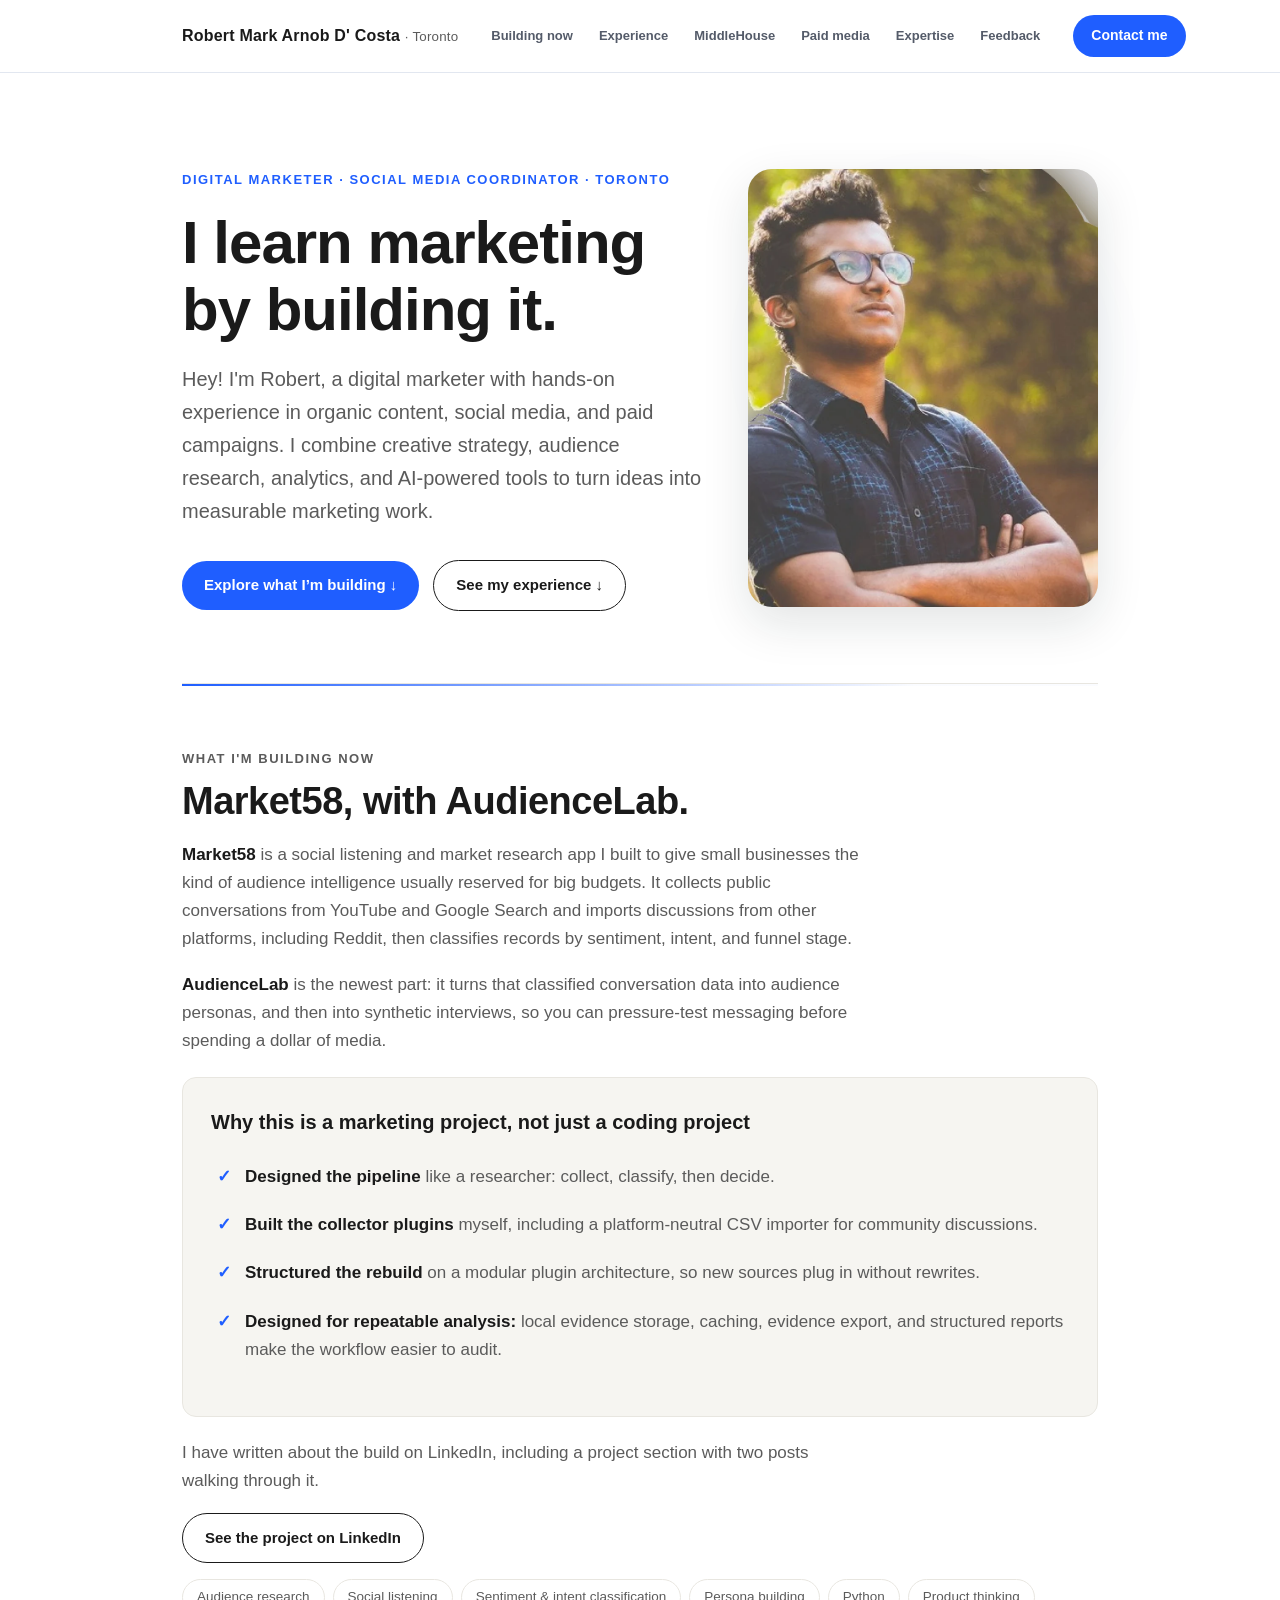
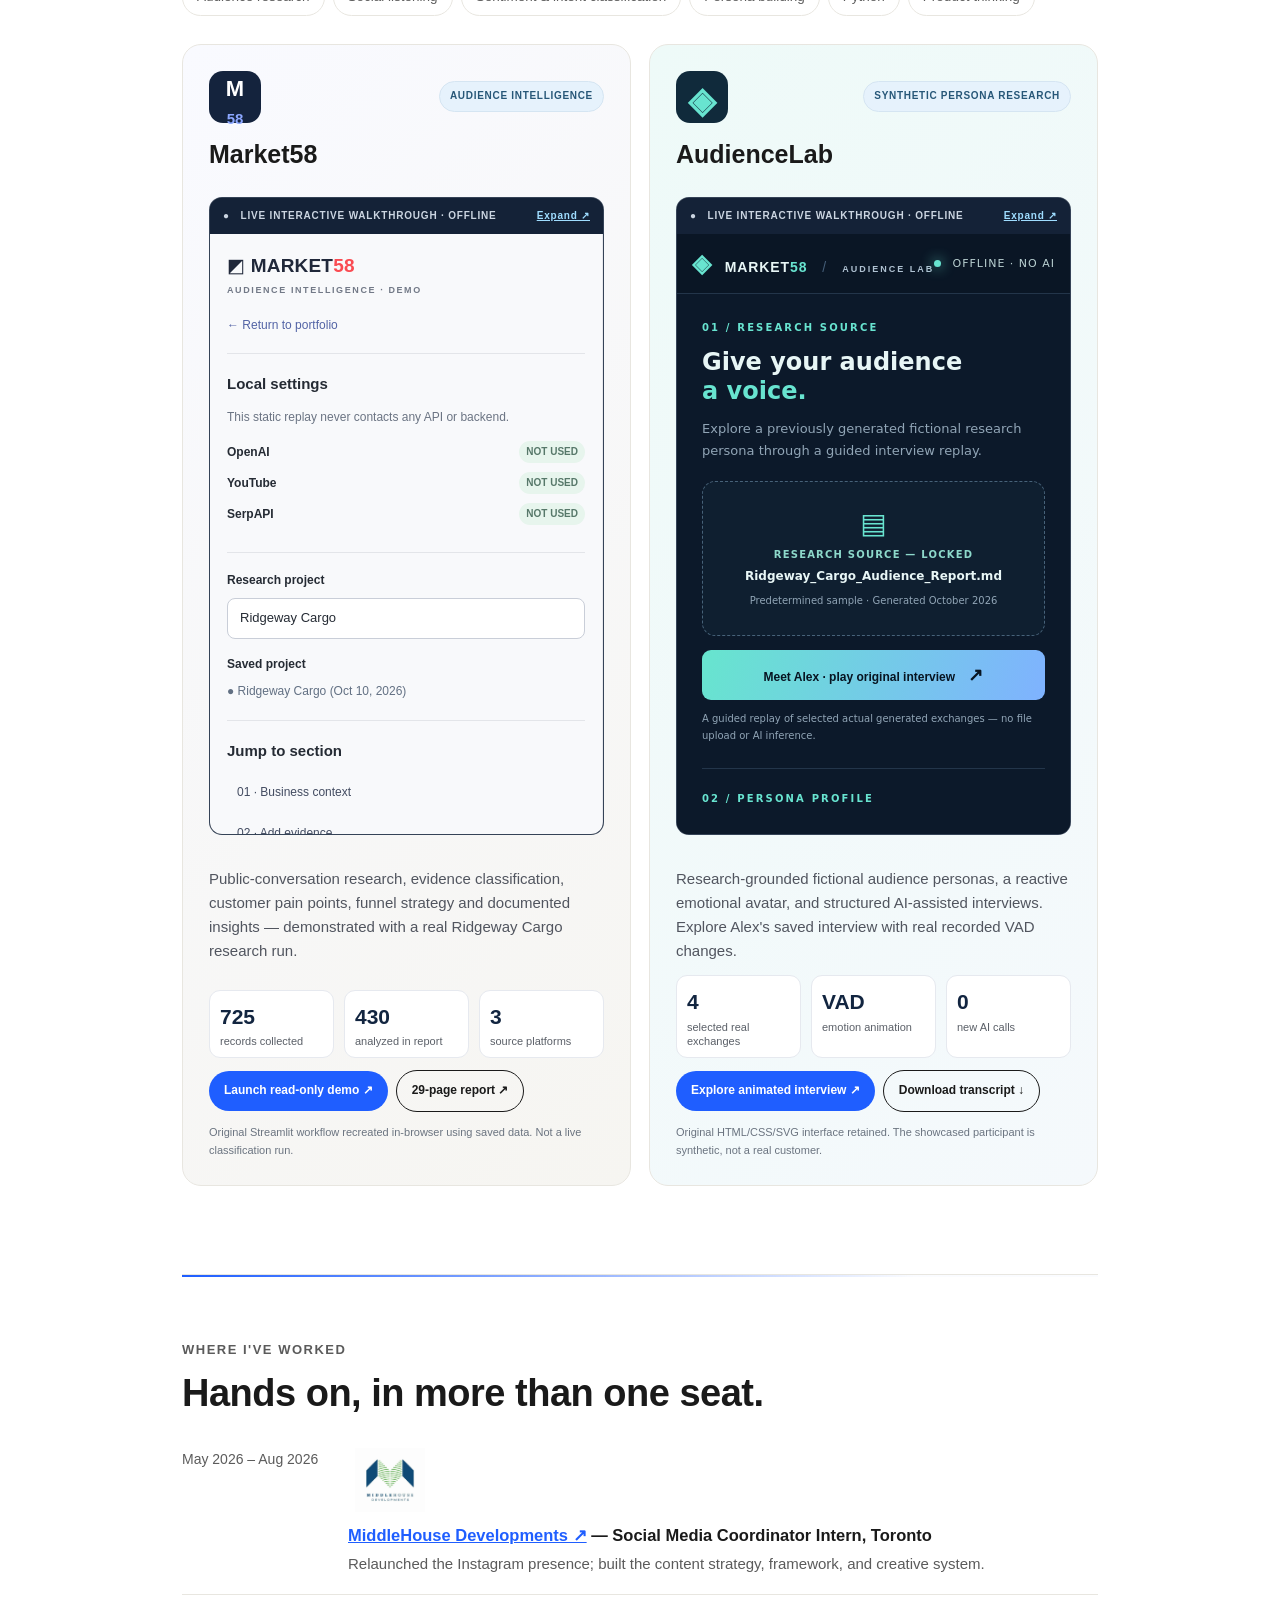
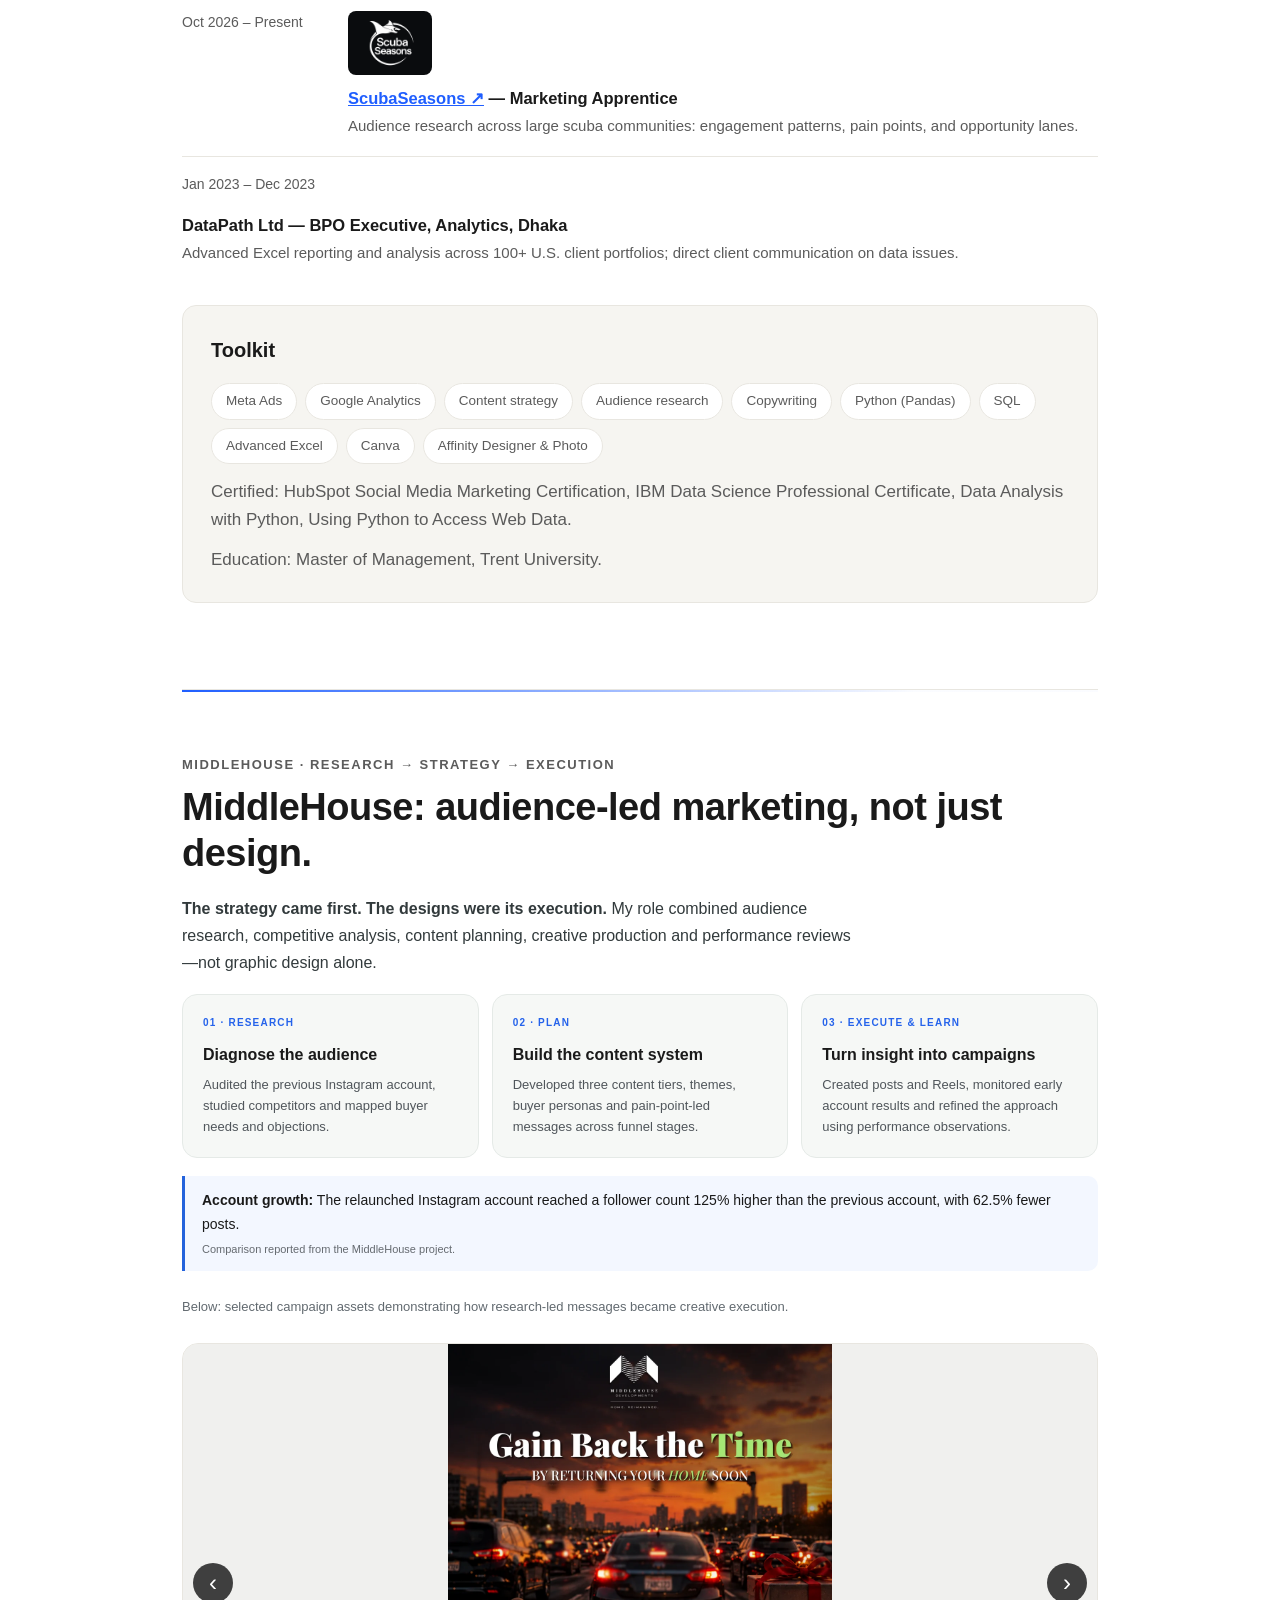
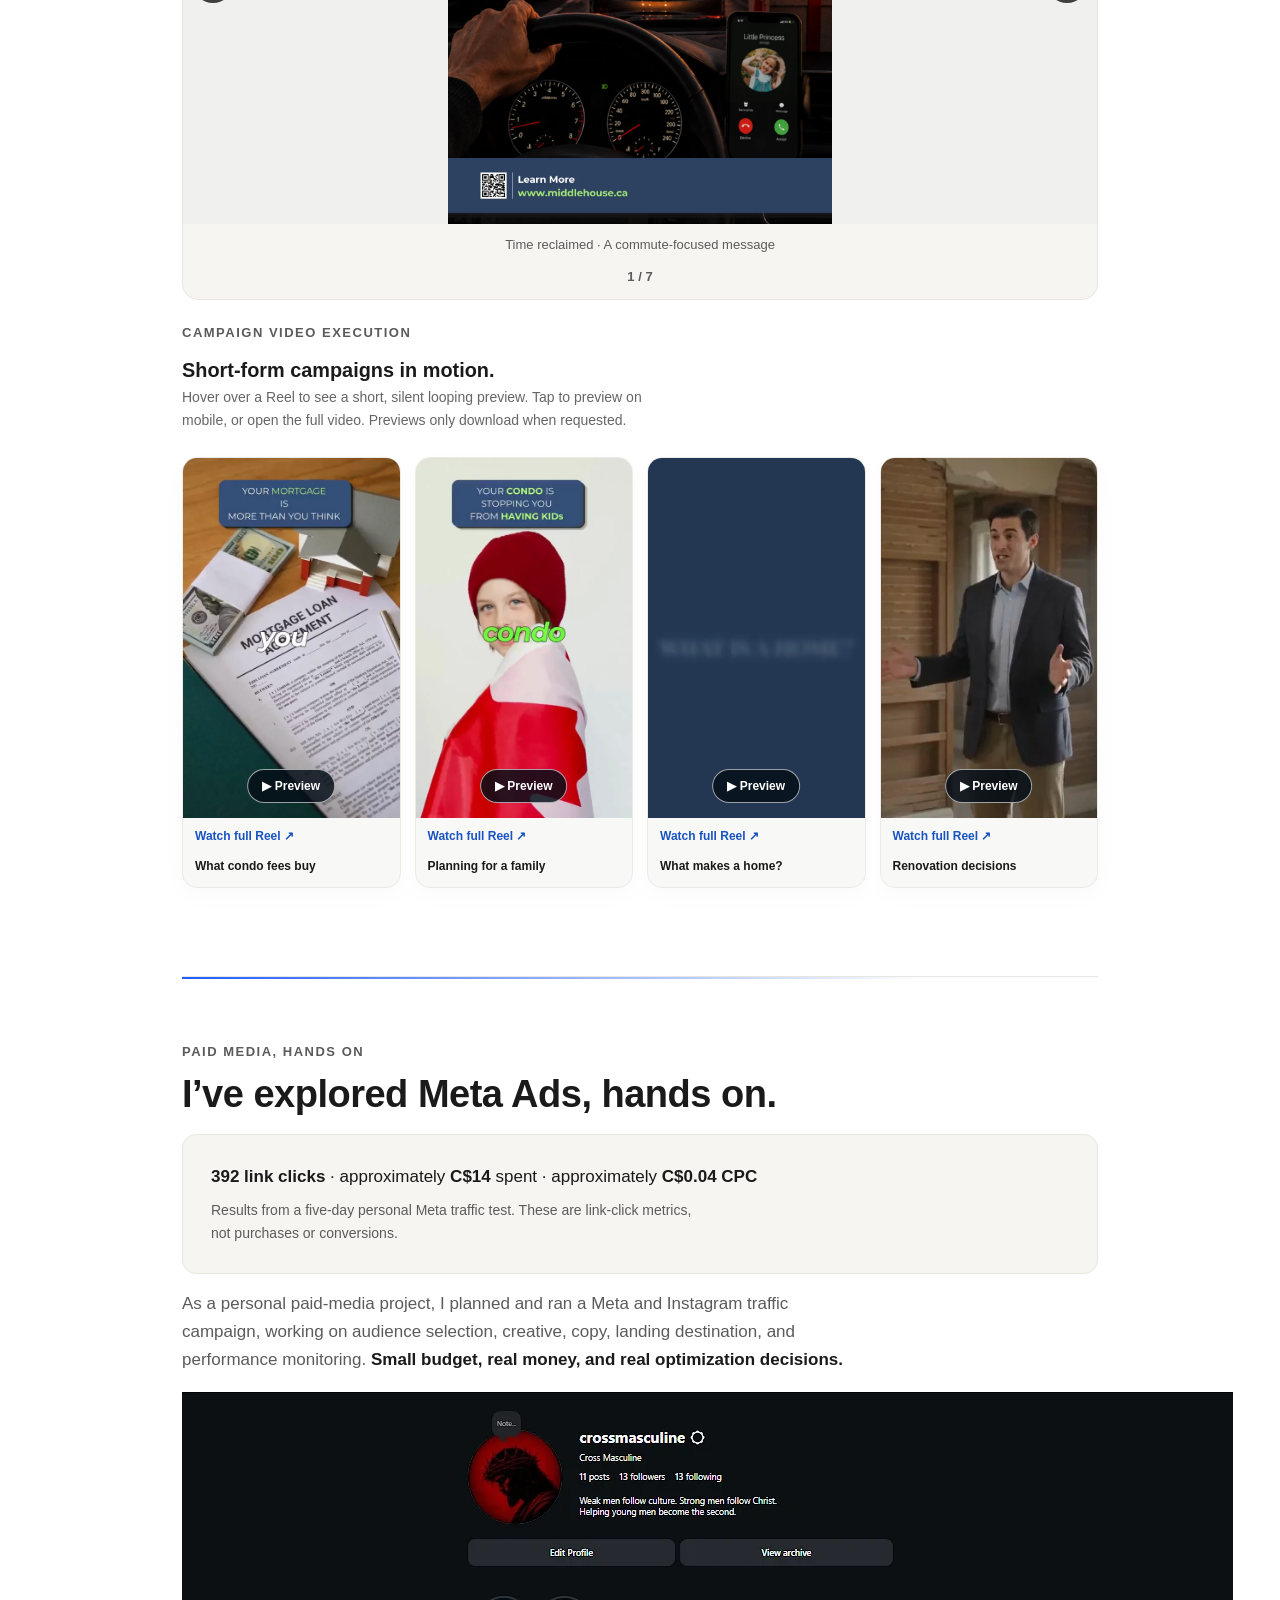
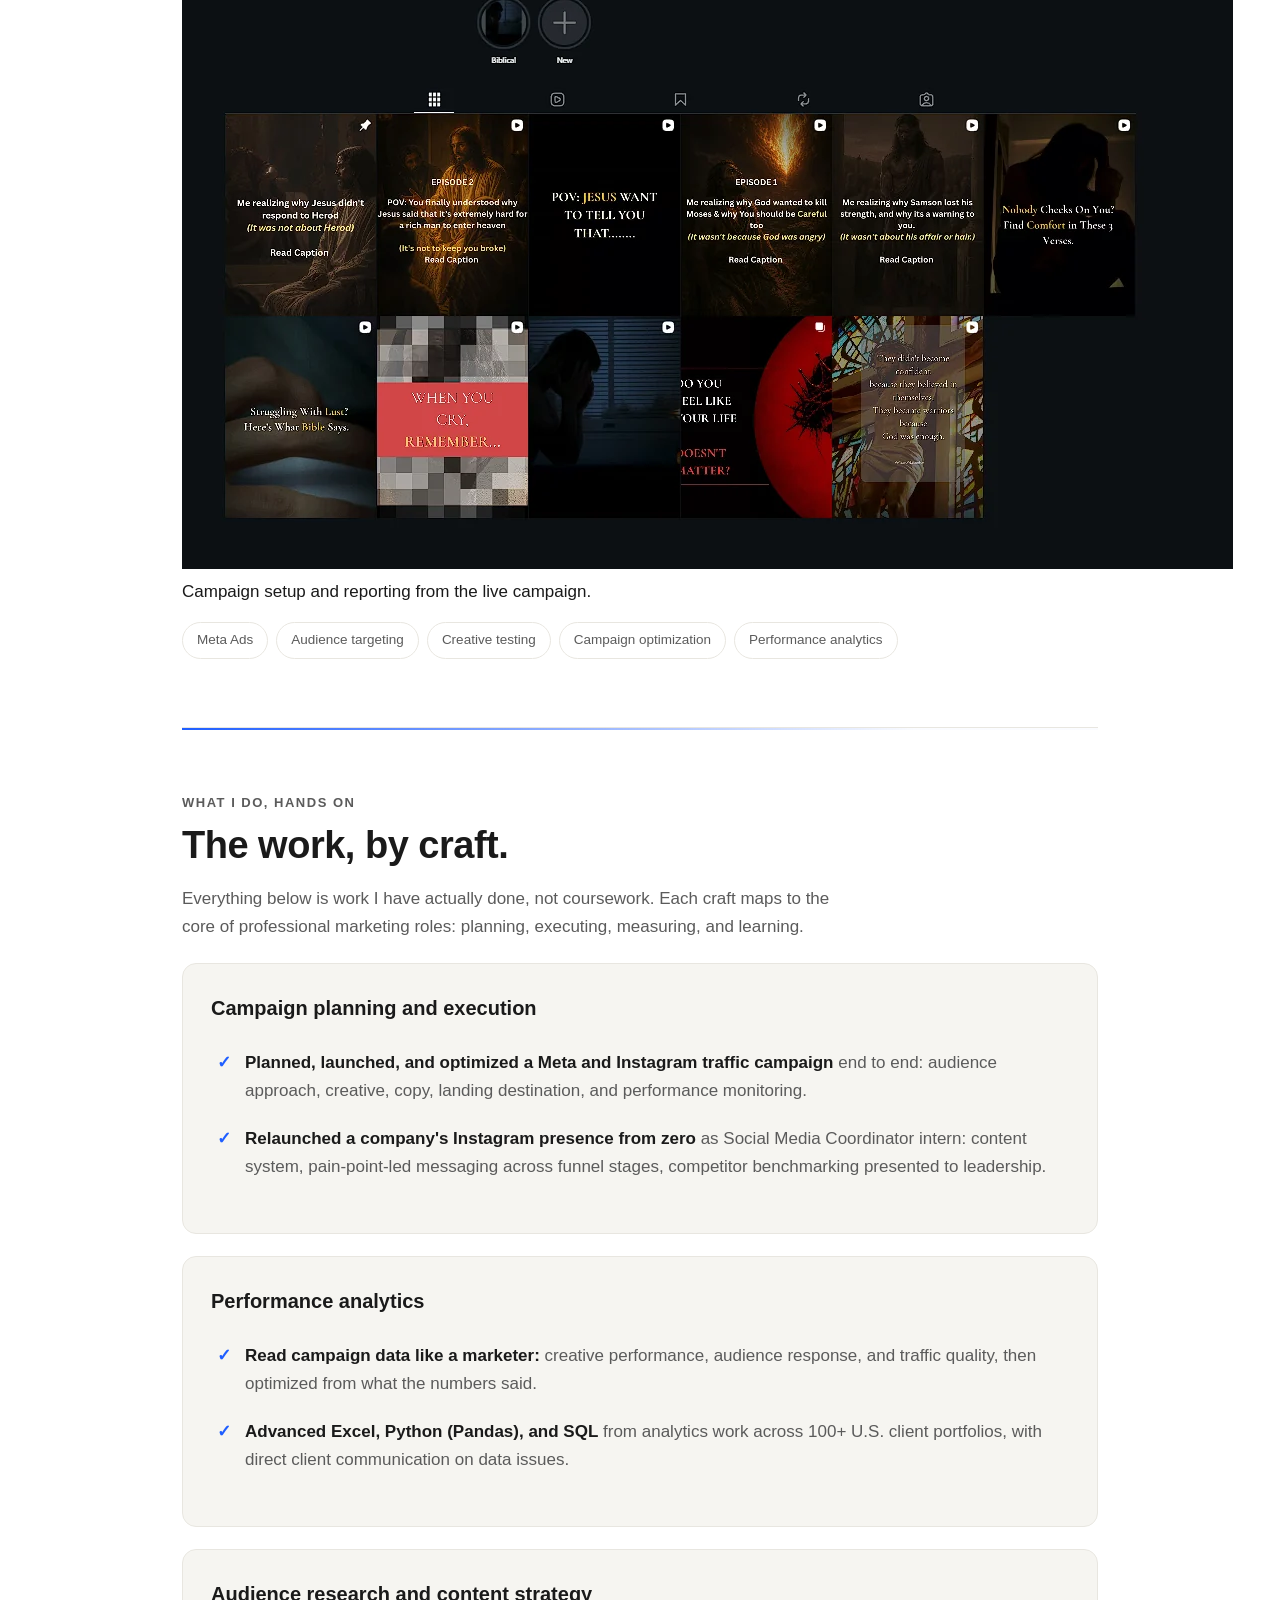
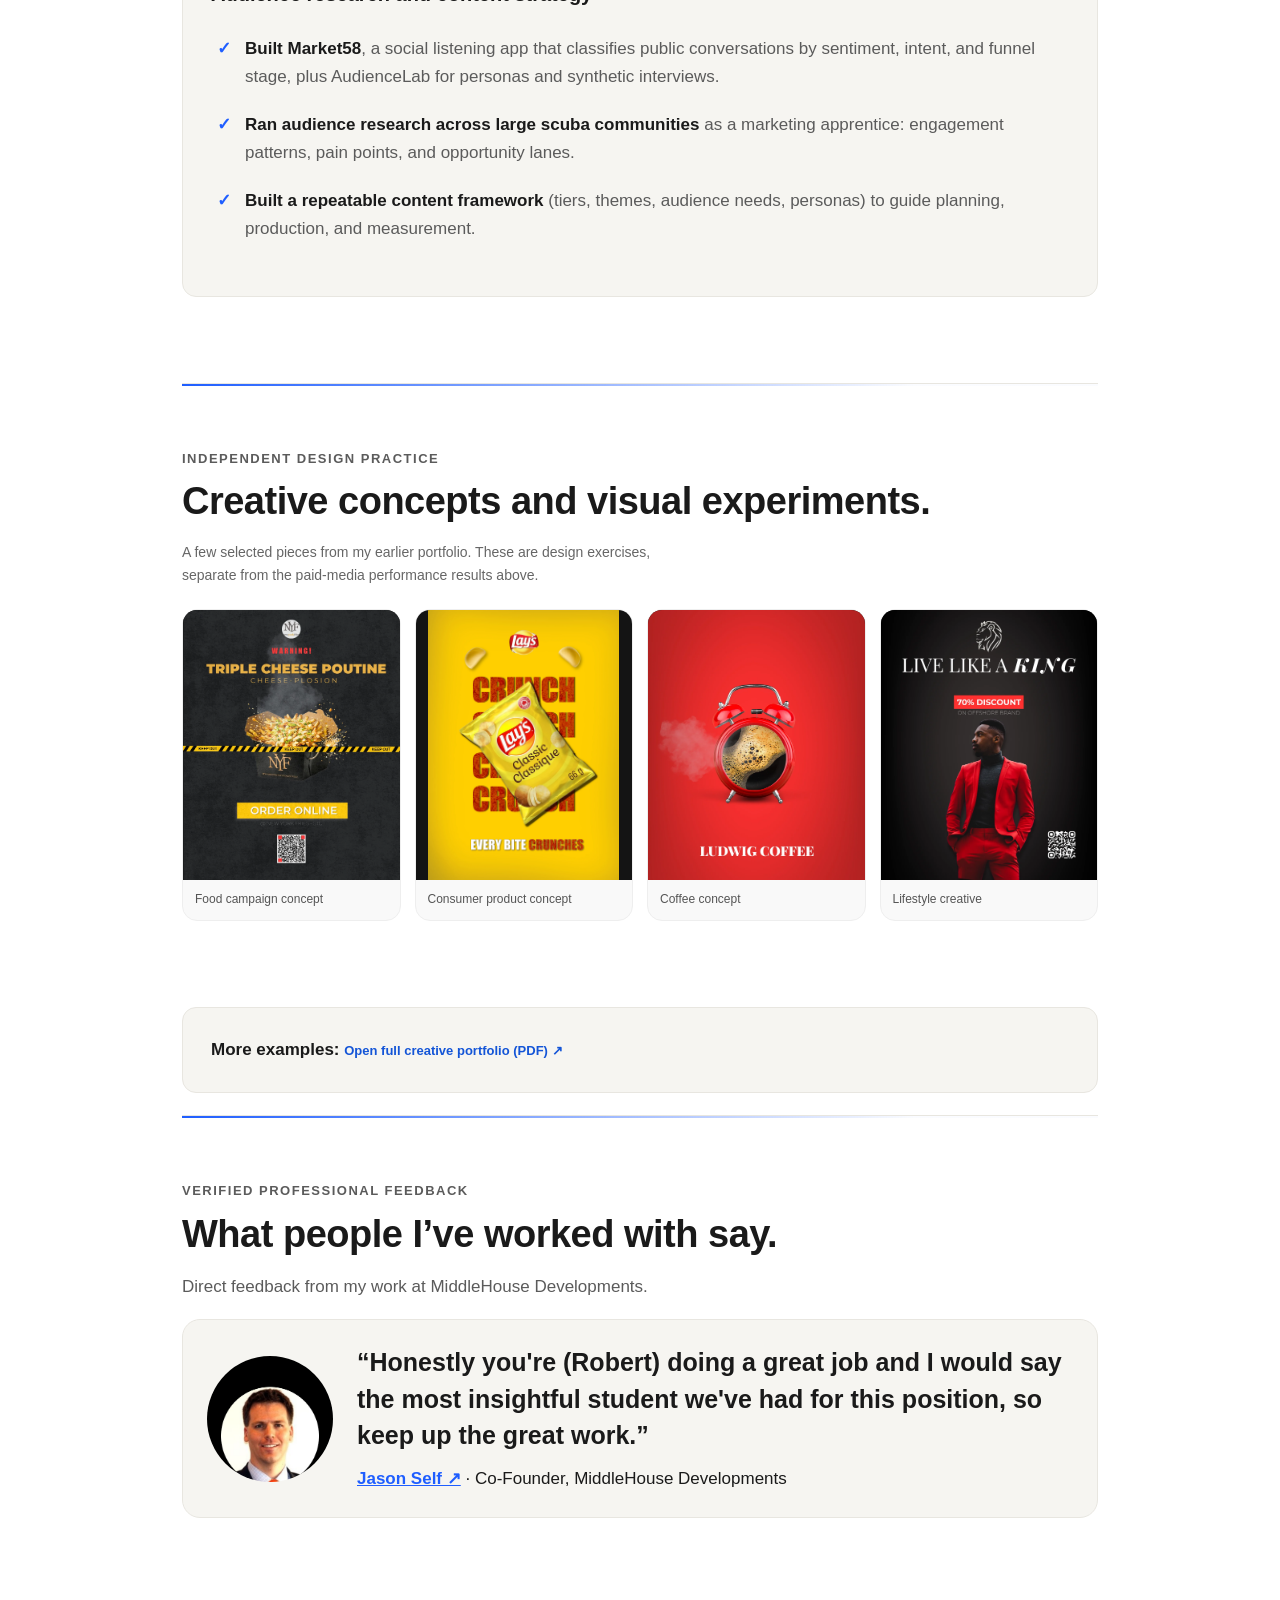
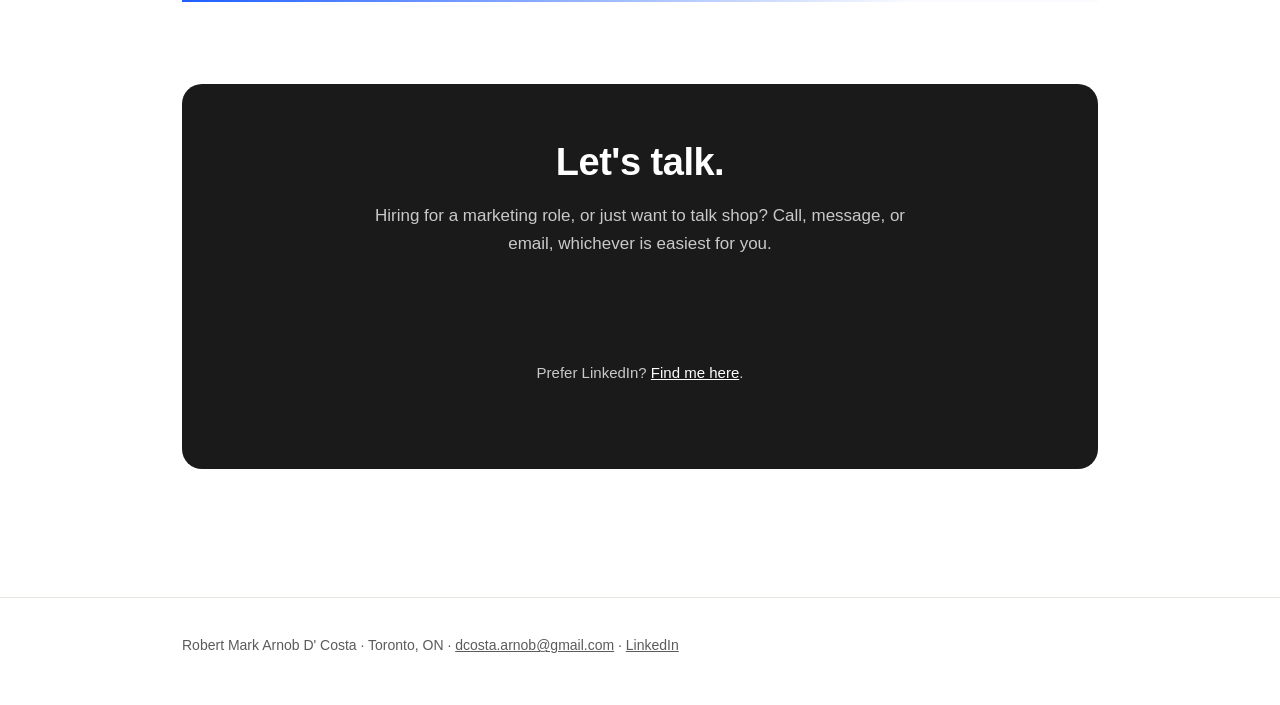
==== commit e58f8a70: "Remove feedback note from proof card Removed feedback note from the proof card section." ====
--- a/index.html
+++ b/index.html
@@ -334,7 +334,7 @@
 <div class="proof-card"><img loading="lazy" decoding="async" class="proof-avatar" src="images/jason-reference.jpg" alt="Jason Self portrait supplied for portfolio">
 <div><blockquote>“Honestly you're (Robert) doing a great job and I would say the most insightful student we've had for this position, so keep up the great work.”</blockquote>
 <p><strong><a href="https://www.linkedin.com/in/jason-h-self" target="_blank" rel="noopener noreferrer">Jason Self ↗</a></strong> · Co-Founder, MiddleHouse Developments</p>
-<p class="proof-note">Feedback shared June 5, 2026. Original email available upon request.</p></div></div>
+</div></div>
 
 </section>
 
